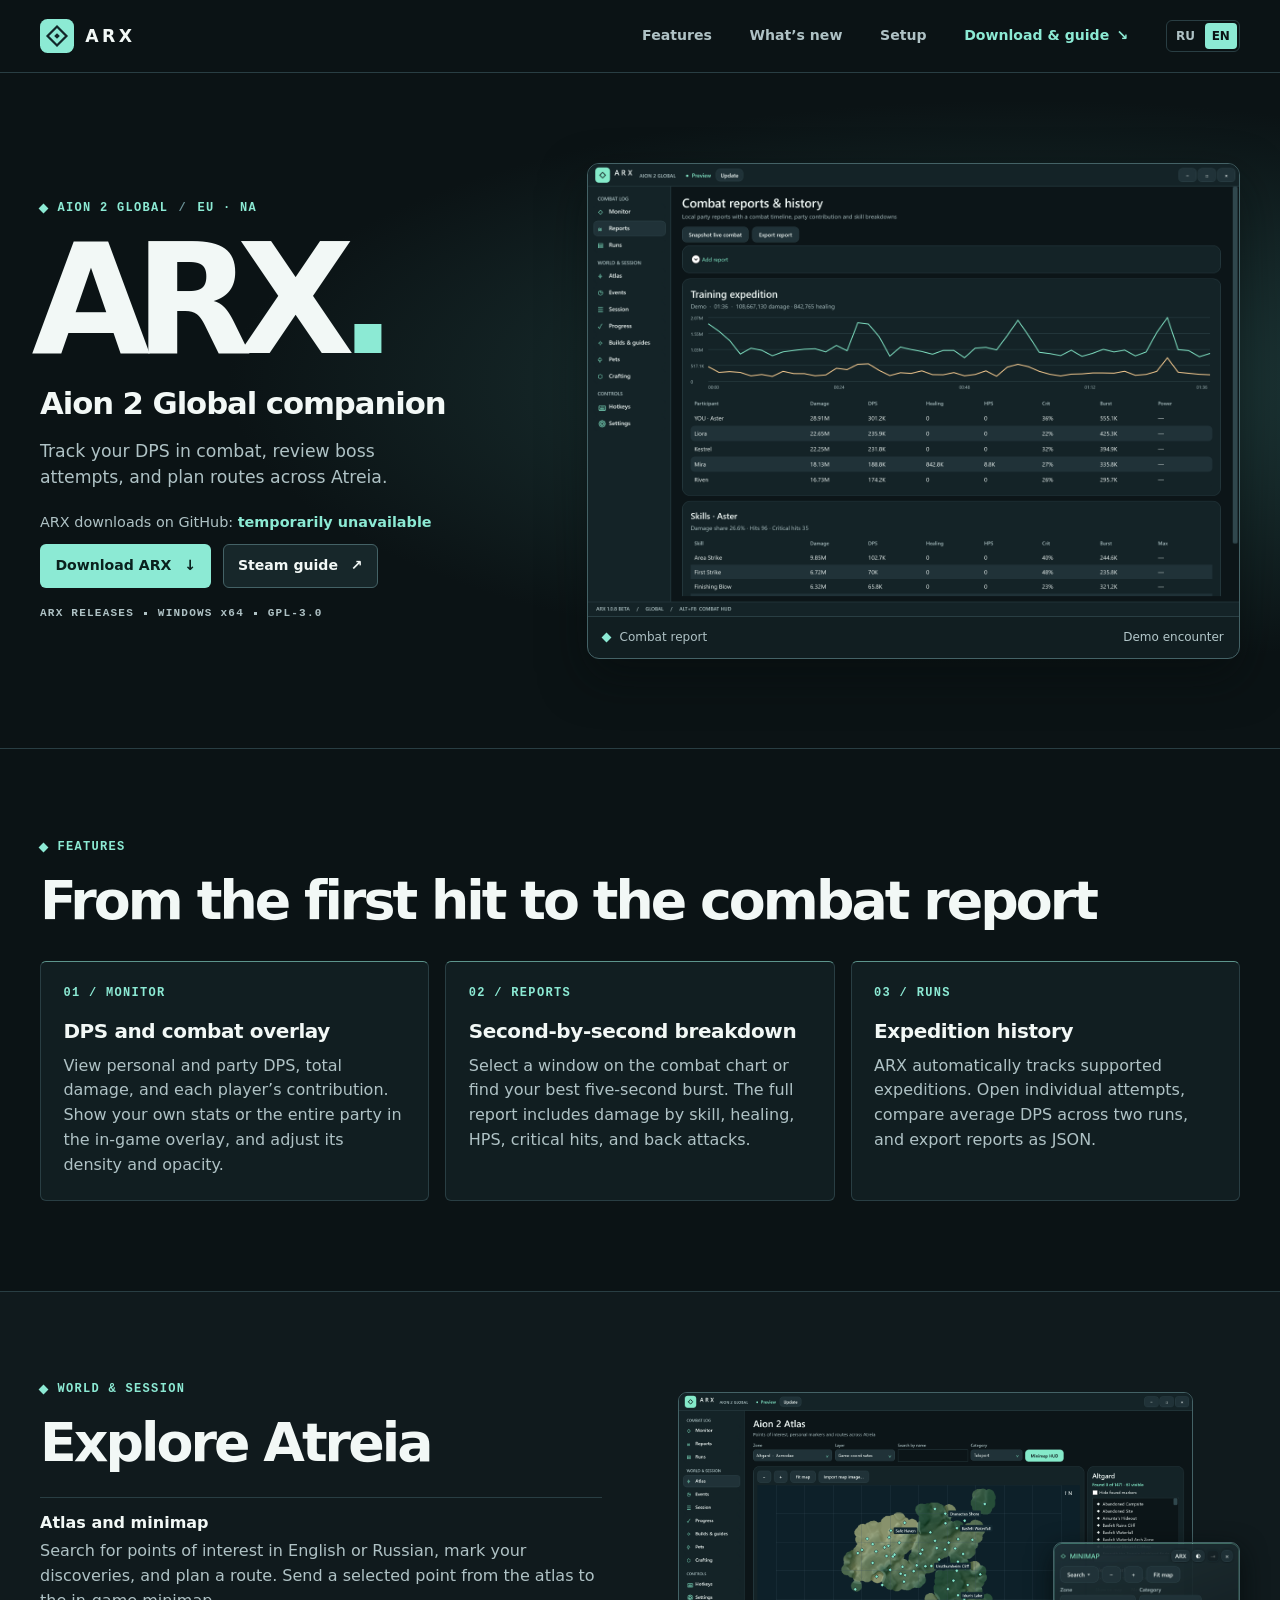
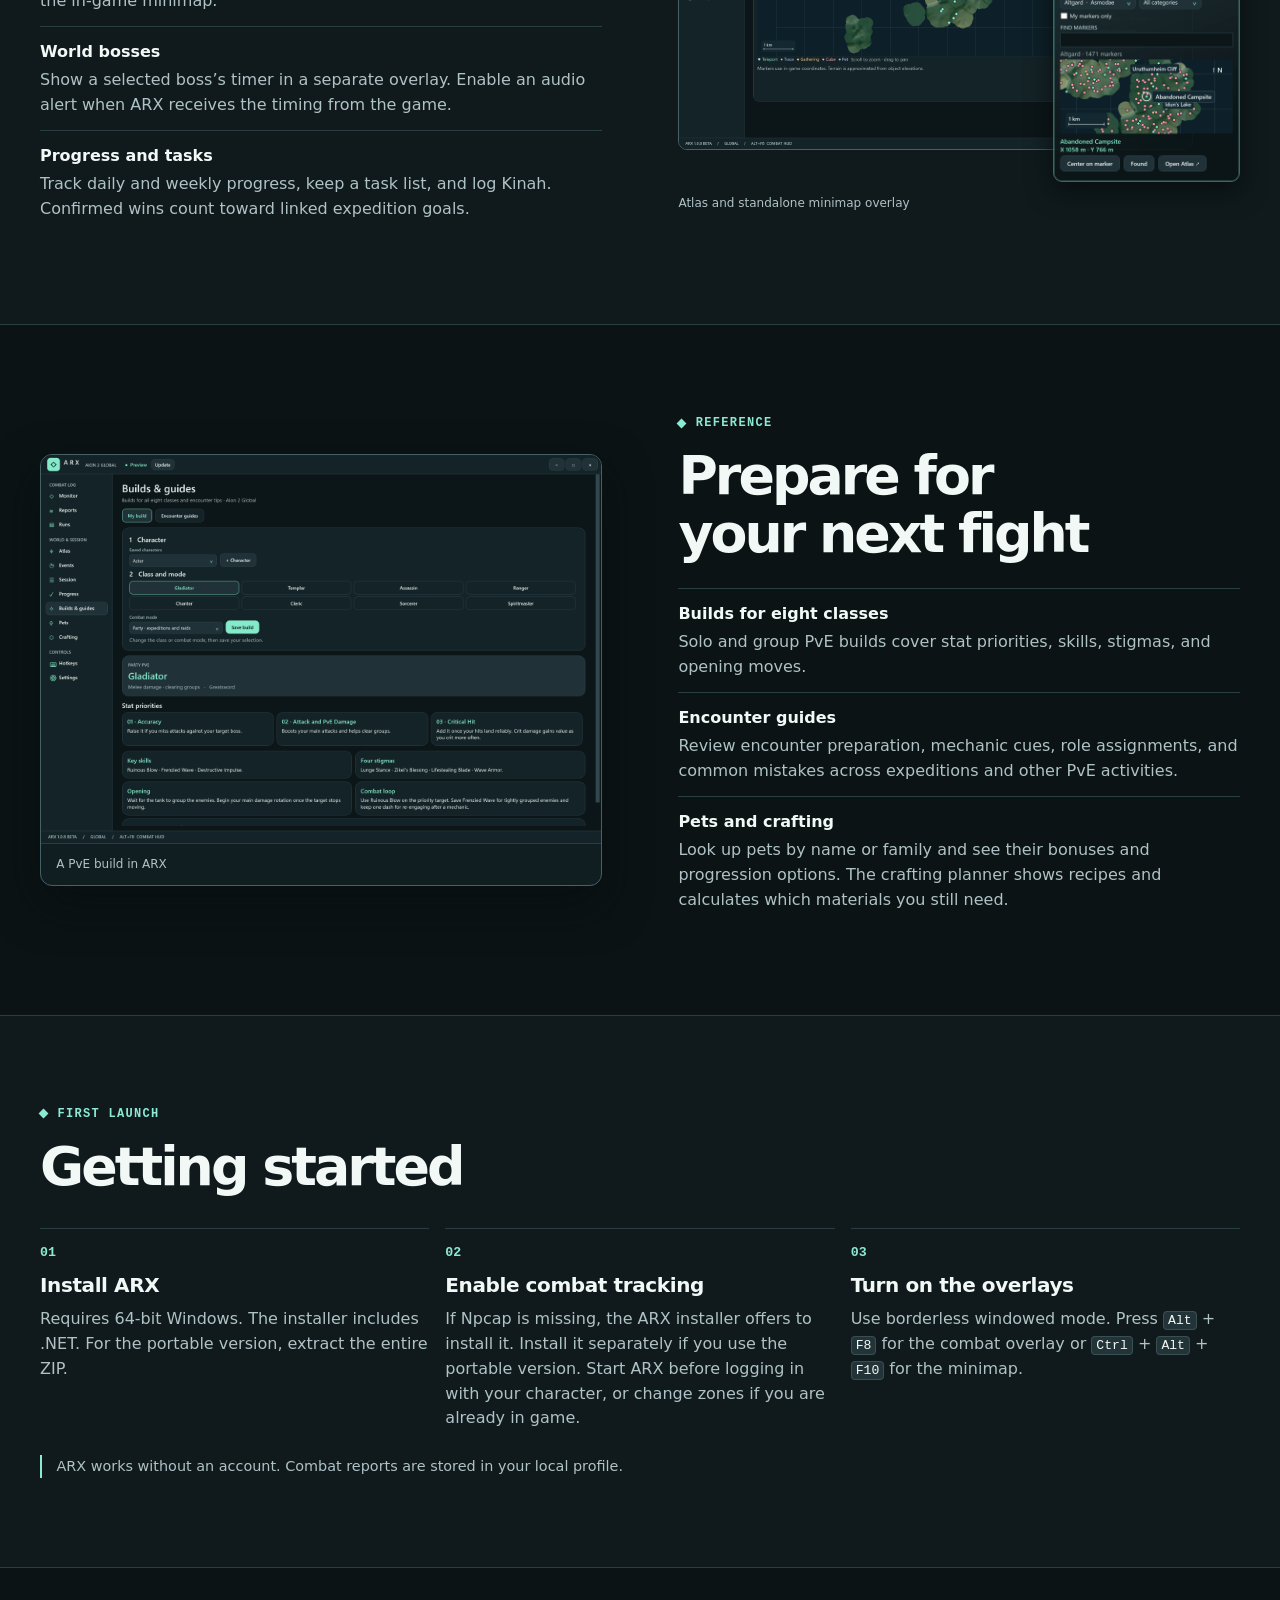
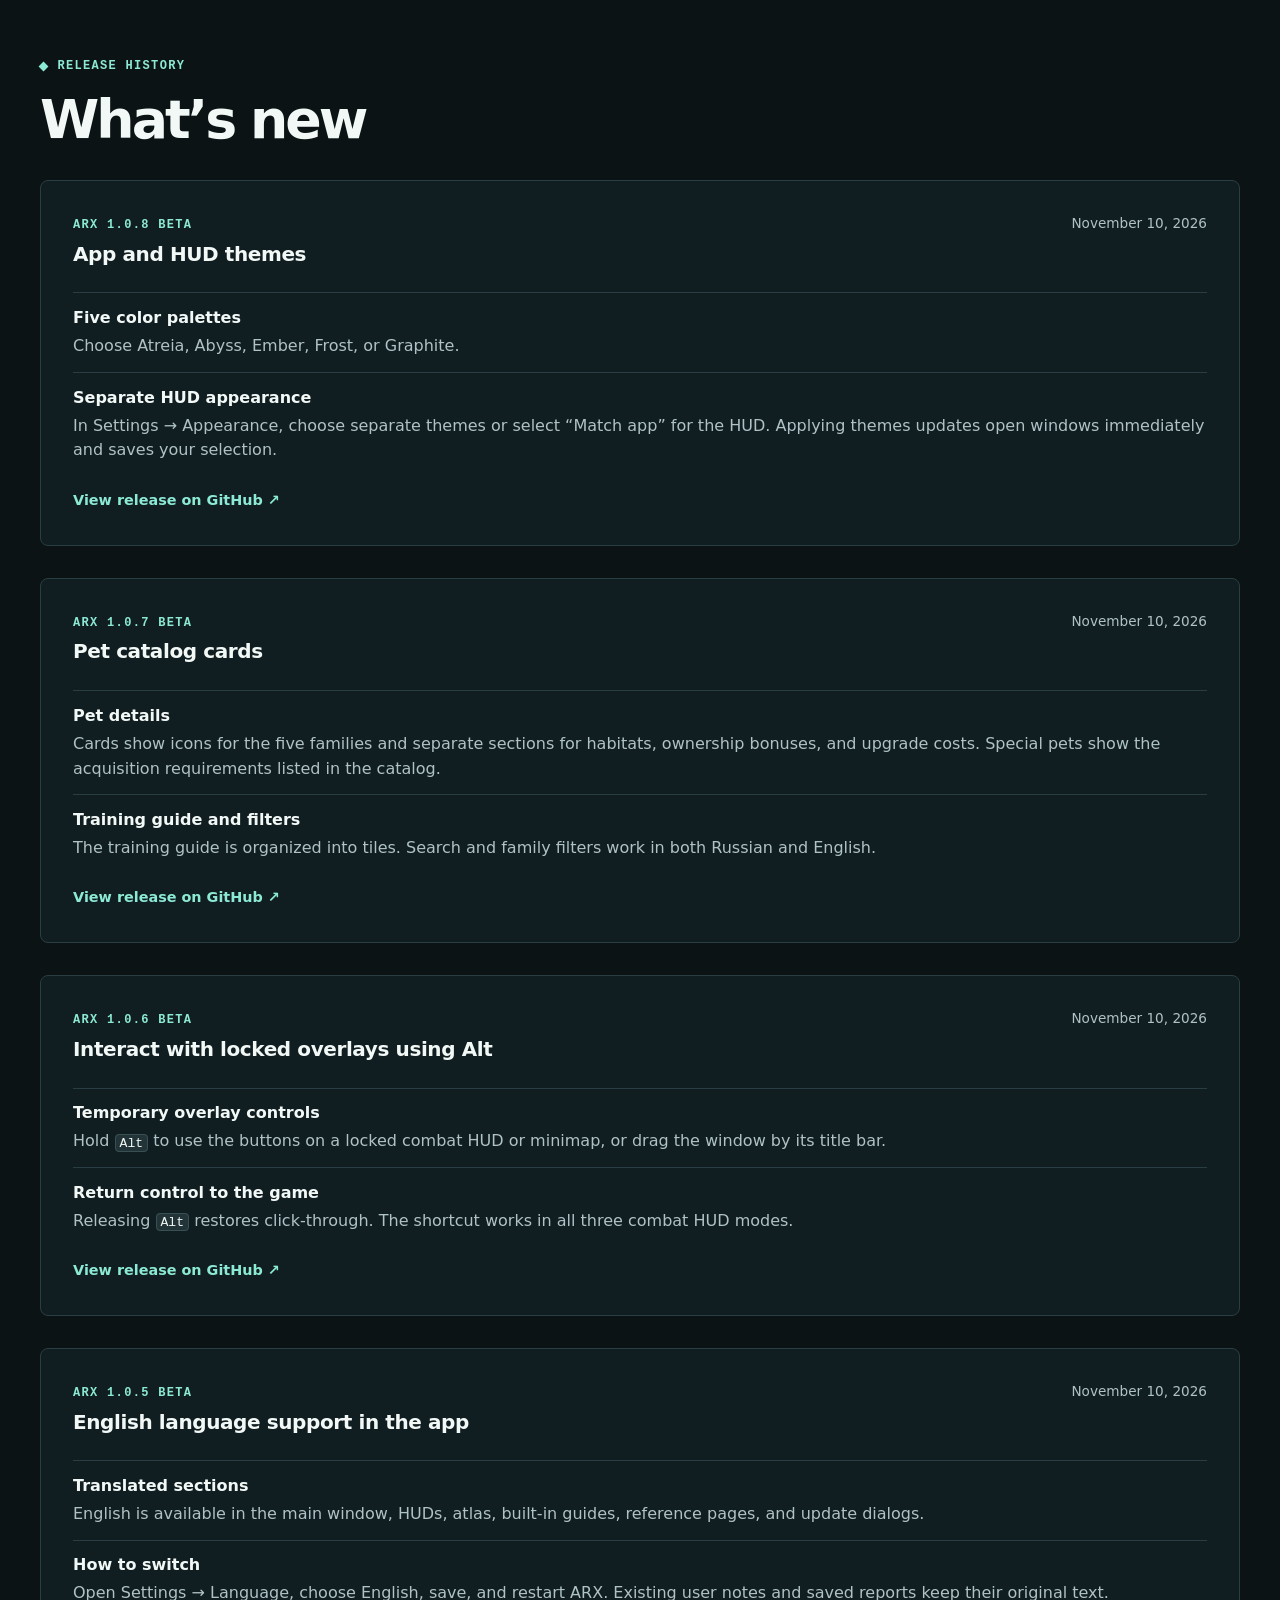
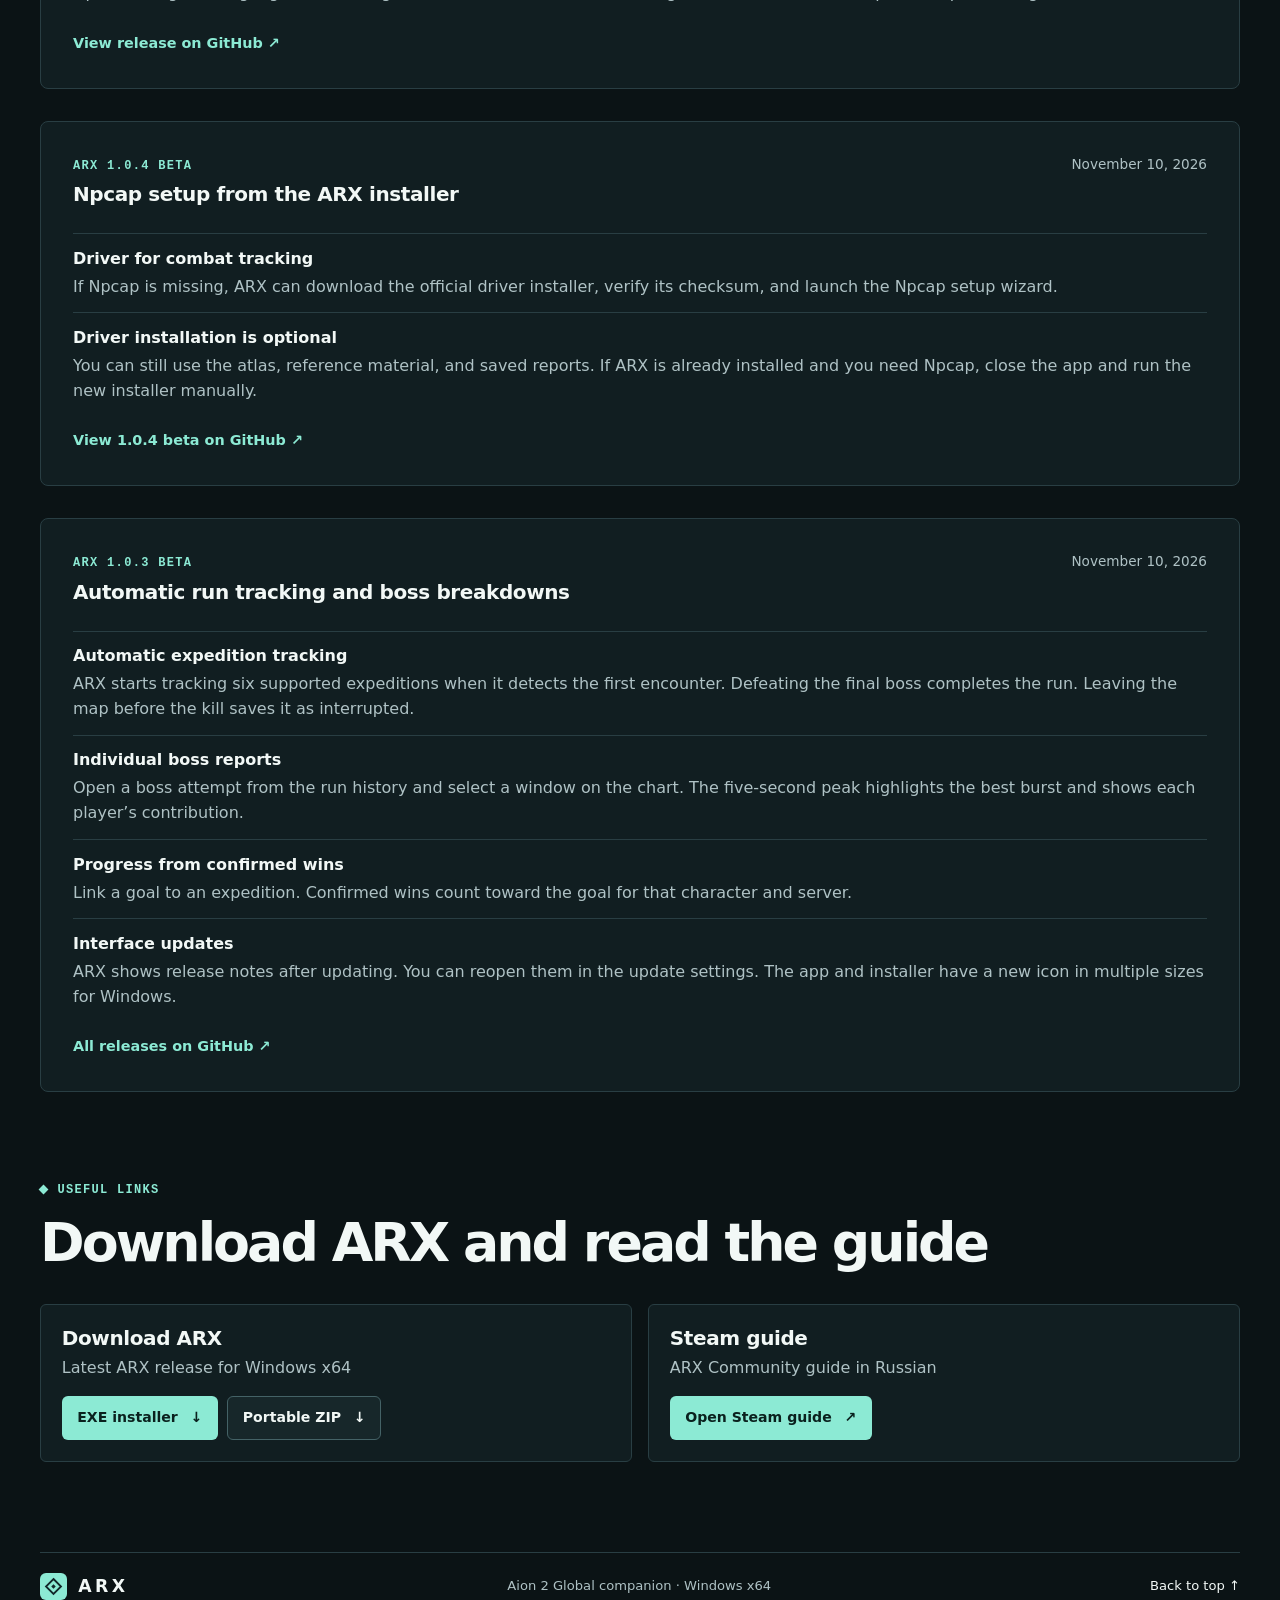
==== en.html @ 31dd521e "Use English ARX screenshots on the English site" ====
<!doctype html>
<html lang="en">
<head>
  <meta charset="utf-8">
  <meta name="viewport" content="width=device-width, initial-scale=1">
  <meta name="theme-color" content="#0b1315">
  <meta name="description" content="ARX is a Windows companion for Aion 2 Global with a DPS overlay, combat reports, expedition tracking, an atlas, boss timers, and character builds.">
  <title>ARX — Aion 2 Global Companion</title>
  <link rel="icon" href="assets/arx.svg" type="image/svg+xml">
  <link rel="alternate" hreflang="ru" href="./">
  <link rel="stylesheet" href="style.css?v=3">
  <script src="downloads.js?v=3" defer></script>
</head>
<body>
  <a class="skip-link" href="#main">Skip to content</a>
  <header class="site-header" id="top">
    <div class="wrap header-inner">
      <a class="brand" href="#top" aria-label="ARX home"><img src="assets/arx.svg" width="34" height="34" alt=""> ARX</a>
      <nav aria-label="Site navigation">
        <a href="#features">Features</a>
        <a href="#changelog">What’s new</a>
        <a href="#setup">Setup</a>
        <a class="nav-action" href="#links">Download &amp; guide <span aria-hidden="true">↘</span></a>
        <span class="language-switch" role="group" aria-label="Site language">
          <a href="./" hreflang="ru" lang="ru" aria-label="Русский">RU</a>
          <span aria-current="page">EN</span>
        </span>
      </nav>
    </div>
  </header>
  <main id="main">
    <section class="hero" aria-labelledby="hero-title">
      <div class="wrap hero-grid">
        <div>
          <p class="eyebrow"><span class="dot"></span> AION 2 GLOBAL <span class="slash">/</span> EU · NA</p>
          <h1 id="hero-title">ARX<span>.</span></h1>
          <p class="hero-subtitle">Aion 2 Global companion</p>
          <p class="hero-text">Track your DPS in combat, review boss attempts, and plan routes across Atreia.</p>
          <p class="download-count">ARX downloads on GitHub: <output id="download-count" data-unavailable="temporarily unavailable">checking…</output></p>
          <div class="actions">
            <a class="button primary" href="https://github.com/Kadjiru/ATX/releases" data-download="preferred">Download ARX <span aria-hidden="true">↓</span></a>
            <a class="button secondary" href="https://steamcommunity.com/sharedfiles/filedetails/?id=3837440685">Steam guide <span aria-hidden="true">↗</span></a>
          </div>
          <p class="platform"><strong id="hero-release">ARX RELEASES</strong> <span></span> WINDOWS x64 <span></span> GPL-3.0</p>
        </div>
        <figure class="hero-shot">
          <img src="assets/analysis-en.png" width="2880" height="2000" alt="ARX combat report with a damage timeline, party statistics, and skill breakdown.">
          <figcaption><span class="dot"></span> Combat report <span class="caption-note">Demo encounter</span></figcaption>
        </figure>
      </div>
    </section>
    <section class="features wrap" id="features" aria-labelledby="features-title">
      <p class="eyebrow"><span class="dot"></span> FEATURES</p>
      <h2 id="features-title">From the first hit to the combat report</h2>
      <div class="feature-grid">
        <article>
          <p class="feature-index">01 / MONITOR</p>
          <h3>DPS and combat overlay</h3>
          <p>View personal and party DPS, total damage, and each player’s contribution. Show your own stats or the entire party in the in-game overlay, and adjust its density and opacity.</p>
        </article>
        <article>
          <p class="feature-index">02 / REPORTS</p>
          <h3>Second-by-second breakdown</h3>
          <p>Select a window on the combat chart or find your best five-second burst. The full report includes damage by skill, healing, HPS, critical hits, and back attacks.</p>
        </article>
        <article>
          <p class="feature-index">03 / RUNS</p>
          <h3>Expedition history</h3>
          <p>ARX automatically tracks supported expeditions. Open individual attempts, compare average DPS across two runs, and export reports as JSON.</p>
        </article>
      </div>
    </section>
    <section class="world" aria-labelledby="world-title">
      <div class="wrap split">
        <div class="world-copy">
          <p class="eyebrow"><span class="dot"></span> WORLD &amp; SESSION</p>
          <h2 id="world-title">Explore Atreia</h2>
          <dl class="detail-list">
            <div><dt>Atlas and minimap</dt><dd>Search for points of interest in English or Russian, mark your discoveries, and plan a route. Send a selected point from the atlas to the in-game minimap.</dd></div>
            <div><dt>World bosses</dt><dd>Show a selected boss’s timer in a separate overlay. Enable an audio alert when ARX receives the timing from the game.</dd></div>
            <div><dt>Progress and tasks</dt><dd>Track daily and weekly progress, keep a task list, and log Kinah. Confirmed wins count toward linked expedition goals.</dd></div>
          </dl>
        </div>
        <figure class="map-shots">
          <img class="atlas" src="assets/atlas-en.png" width="2880" height="2000" loading="lazy" alt="The ARX atlas with teleport markers in Altgard">
          <img class="minimap" src="assets/minimap-en.png" width="776" height="1000" loading="lazy" alt="The minimap overlay with the Abandoned Campsite selected in Altgard">
          <figcaption>Atlas and standalone minimap overlay</figcaption>
        </figure>
      </div>
    </section>
    <section class="wrap split reference" aria-labelledby="reference-title">
      <figure class="reference-shot">
        <img src="assets/builds-en.png" width="2880" height="2000" loading="lazy" alt="A Gladiator PvE build in ARX showing stat priorities, skills, and stigmas">
        <figcaption>A PvE build in ARX</figcaption>
      </figure>
      <div>
        <p class="eyebrow"><span class="dot"></span> REFERENCE</p>
        <h2 id="reference-title">Prepare for your next fight</h2>
        <dl class="detail-list">
          <div><dt>Builds for eight classes</dt><dd>Solo and group PvE builds cover stat priorities, skills, stigmas, and opening moves.</dd></div>
          <div><dt>Encounter guides</dt><dd>Review encounter preparation, mechanic cues, role assignments, and common mistakes across expeditions and other PvE activities.</dd></div>
          <div><dt>Pets and crafting</dt><dd>Look up pets by name or family and see their bonuses and progression options. The crafting planner shows recipes and calculates which materials you still need.</dd></div>
        </dl>
      </div>
    </section>
    <section class="setup" id="setup" aria-labelledby="setup-title">
      <div class="wrap">
        <p class="eyebrow"><span class="dot"></span> FIRST LAUNCH</p>
        <h2 id="setup-title">Getting started</h2>
        <ol class="setup-list">
          <li><h3>Install ARX</h3><p>Requires 64-bit Windows. The installer includes .NET. For the portable version, extract the entire ZIP.</p></li>
          <li><h3>Enable combat tracking</h3><p>If Npcap is missing, the ARX installer offers to install it. Install it separately if you use the portable version. Start ARX before logging in with your character, or change zones if you are already in game.</p></li>
          <li><h3>Turn on the overlays</h3><p>Use borderless windowed mode. Press <kbd>Alt</kbd> + <kbd>F8</kbd> for the combat overlay or <kbd>Ctrl</kbd> + <kbd>Alt</kbd> + <kbd>F10</kbd> for the minimap.</p></li>
        </ol>
        <p class="setup-note">ARX works without an account. Combat reports are stored in your local profile.</p>
      </div>
    </section>
    <section class="wrap changelog" id="changelog" aria-labelledby="changelog-title">
      <p class="eyebrow"><span class="dot"></span> RELEASE HISTORY</p>
      <h2 id="changelog-title">What’s new</h2>
      <article class="release" id="release-1-0-8">
        <header class="release-header">
          <div>
            <p class="feature-index">ARX 1.0.8 BETA</p>
            <h3>App and HUD themes</h3>
          </div>
          <time datetime="2026-11-10">November 10, 2026</time>
        </header>
        <dl class="detail-list">
          <div><dt>Five color palettes</dt><dd>Choose Atreia, Abyss, Ember, Frost, or Graphite.</dd></div>
          <div><dt>Separate HUD appearance</dt><dd>In Settings → Appearance, choose separate themes or select “Match app” for the HUD. Applying themes updates open windows immediately and saves your selection.</dd></div>
        </dl>
        <a class="release-link" href="https://github.com/Kadjiru/ATX/releases/tag/v1.0.8-beta">View release on GitHub <span aria-hidden="true">↗</span></a>
      </article>
      <article class="release" id="release-1-0-7">
        <header class="release-header">
          <div>
            <p class="feature-index">ARX 1.0.7 BETA</p>
            <h3>Pet catalog cards</h3>
          </div>
          <time datetime="2026-11-10">November 10, 2026</time>
        </header>
        <dl class="detail-list">
          <div><dt>Pet details</dt><dd>Cards show icons for the five families and separate sections for habitats, ownership bonuses, and upgrade costs. Special pets show the acquisition requirements listed in the catalog.</dd></div>
          <div><dt>Training guide and filters</dt><dd>The training guide is organized into tiles. Search and family filters work in both Russian and English.</dd></div>
        </dl>
        <a class="release-link" href="https://github.com/Kadjiru/ATX/releases/tag/v1.0.7-beta">View release on GitHub <span aria-hidden="true">↗</span></a>
      </article>
      <article class="release" id="release-1-0-6">
        <header class="release-header">
          <div>
            <p class="feature-index">ARX 1.0.6 BETA</p>
            <h3>Interact with locked overlays using Alt</h3>
          </div>
          <time datetime="2026-11-10">November 10, 2026</time>
        </header>
        <dl class="detail-list">
          <div><dt>Temporary overlay controls</dt><dd>Hold <kbd>Alt</kbd> to use the buttons on a locked combat HUD or minimap, or drag the window by its title bar.</dd></div>
          <div><dt>Return control to the game</dt><dd>Releasing <kbd>Alt</kbd> restores click-through. The shortcut works in all three combat HUD modes.</dd></div>
        </dl>
        <a class="release-link" href="https://github.com/Kadjiru/ATX/releases/tag/v1.0.6-beta">View release on GitHub <span aria-hidden="true">↗</span></a>
      </article>
      <article class="release" id="release-1-0-5">
        <header class="release-header">
          <div>
            <p class="feature-index">ARX 1.0.5 BETA</p>
            <h3>English language support in the app</h3>
          </div>
          <time datetime="2026-11-10">November 10, 2026</time>
        </header>
        <dl class="detail-list">
          <div><dt>Translated sections</dt><dd>English is available in the main window, HUDs, atlas, built-in guides, reference pages, and update dialogs.</dd></div>
          <div><dt>How to switch</dt><dd>Open Settings → Language, choose English, save, and restart ARX. Existing user notes and saved reports keep their original text.</dd></div>
        </dl>
        <a class="release-link" href="https://github.com/Kadjiru/ATX/releases/tag/v1.0.5-beta">View release on GitHub <span aria-hidden="true">↗</span></a>
      </article>
      <article class="release" id="release-1-0-4">
        <header class="release-header">
          <div>
            <p class="feature-index">ARX 1.0.4 BETA</p>
            <h3>Npcap setup from the ARX installer</h3>
          </div>
          <time datetime="2026-11-10">November 10, 2026</time>
        </header>
        <dl class="detail-list">
          <div><dt>Driver for combat tracking</dt><dd>If Npcap is missing, ARX can download the official driver installer, verify its checksum, and launch the Npcap setup wizard.</dd></div>
          <div><dt>Driver installation is optional</dt><dd>You can still use the atlas, reference material, and saved reports. If ARX is already installed and you need Npcap, close the app and run the new installer manually.</dd></div>
        </dl>
        <a class="release-link" href="https://github.com/Kadjiru/ATX/releases/tag/v1.0.4-beta">View 1.0.4 beta on GitHub <span aria-hidden="true">↗</span></a>
      </article>
      <article class="release">
        <header class="release-header">
          <div>
            <p class="feature-index">ARX 1.0.3 BETA</p>
            <h3>Automatic run tracking and boss breakdowns</h3>
          </div>
          <time datetime="2026-11-10">November 10, 2026</time>
        </header>
        <dl class="detail-list">
          <div><dt>Automatic expedition tracking</dt><dd>ARX starts tracking six supported expeditions when it detects the first encounter. Defeating the final boss completes the run. Leaving the map before the kill saves it as interrupted.</dd></div>
          <div><dt>Individual boss reports</dt><dd>Open a boss attempt from the run history and select a window on the chart. The five-second peak highlights the best burst and shows each player’s contribution.</dd></div>
          <div><dt>Progress from confirmed wins</dt><dd>Link a goal to an expedition. Confirmed wins count toward the goal for that character and server.</dd></div>
          <div><dt>Interface updates</dt><dd>ARX shows release notes after updating. You can reopen them in the update settings. The app and installer have a new icon in multiple sizes for Windows.</dd></div>
        </dl>
        <a class="release-link" href="https://github.com/Kadjiru/ATX/releases">All releases on GitHub <span aria-hidden="true">↗</span></a>
      </article>
    </section>
    <section class="wrap downloads" id="links" aria-labelledby="links-title">
      <p class="eyebrow"><span class="dot"></span> USEFUL LINKS</p>
      <h2 id="links-title">Download ARX and read the guide</h2>
      <div class="download-grid">
        <article id="download">
          <div><h3>Download ARX</h3><p><span id="download-release">Latest ARX release</span> for Windows x64</p></div>
          <div class="download-actions">
            <a class="button primary" href="https://github.com/Kadjiru/ATX/releases" data-download="installer">EXE installer <span aria-hidden="true">↓</span></a>
            <a class="button secondary" href="https://github.com/Kadjiru/ATX/releases" data-download="portable">Portable ZIP <span aria-hidden="true">↓</span></a>
          </div>
        </article>
        <article id="steam">
          <div><h3>Steam guide</h3><p>ARX Community guide in Russian</p></div>
          <a class="button primary" href="https://steamcommunity.com/sharedfiles/filedetails/?id=3837440685">Open Steam guide <span aria-hidden="true">↗</span></a>
        </article>
      </div>
    </section>
  </main>
  <footer class="wrap footer">
    <a class="brand" href="#top" aria-label="ARX home"><img src="assets/arx.svg" width="27" height="27" alt=""> ARX</a>
    <p>Aion 2 Global companion · Windows x64</p>
    <a href="#top">Back to top ↑</a>
  </footer>
</body>
</html>
---- style.css ----
:root {
  color-scheme: dark;
  --bg: #0b1315;
  --panel: #111e21;
  --line: #293e43;
  --muted: #afc2c5;
  --text: #f2f8f6;
  --mint: #8cead4;
  --amber: #f5d38f;
  font-family: "Segoe UI", system-ui, sans-serif;
}
*, *::before, *::after { box-sizing: border-box; }
body { margin: 0; background: var(--bg); color: var(--text); font-size: 16px; line-height: 1.55; }
a { color: inherit; text-decoration: none; }
a:focus-visible { outline: 2px solid var(--amber); outline-offset: 5px; }
img { display: block; max-width: 100%; height: auto; }
h1, h2, h3, p, figure, dl, dd { margin: 0; }
h2 { font-size: clamp(2rem, 4.2vw, 3.65rem); font-weight: 720; letter-spacing: -.055em; line-height: 1.07; text-wrap: balance; }
h3 { font-size: 1.25rem; line-height: 1.25; letter-spacing: -.02em; }
.wrap { width: min(100% - 64px, 1200px); margin-inline: auto; }
.skip-link { position: absolute; top: 0; left: 1rem; background: var(--mint); color: var(--bg); padding: .5rem 1rem; transform: translateY(-150%); z-index: 2; }
.skip-link:focus { transform: translateY(0); }
.site-header { border-bottom: 1px solid var(--line); }
.header-inner, .footer { display: flex; justify-content: space-between; align-items: center; gap: 1.25rem; }
.header-inner { min-height: 72px; }
.brand { display: inline-flex; align-items: center; gap: .7rem; font-size: 1.08rem; font-weight: 750; letter-spacing: .2em; }
nav { display: flex; align-items: center; gap: clamp(.7rem, 3vw, 2.35rem); color: var(--muted); font-size: .88rem; font-weight: 600; }
nav a:hover, .footer a:hover { color: var(--mint); }
.nav-action { color: var(--mint); }
.nav-action span { margin-left: .15rem; }
.language-switch { display: inline-flex; align-items: center; gap: .2rem; padding: .15rem; border: 1px solid var(--line); border-radius: 6px; font-size: .75rem; }
.language-switch > * { padding: .22rem .42rem; border-radius: 4px; }
.language-switch [aria-current] { background: var(--mint); color: var(--bg); }
.hero { padding: clamp(3rem, 7vw, 6.8rem) 0; overflow: hidden; border-bottom: 1px solid var(--line); background: radial-gradient(ellipse at 80% 46%, #203d3d 0%, transparent 55%); }
.hero-grid { display: grid; grid-template-columns: .85fr 1.15fr; gap: clamp(1.8rem, 5vw, 5.5rem); align-items: center; }
.eyebrow, .platform, .feature-index { display: flex; align-items: center; gap: .65rem; color: var(--mint); font: 600 .75rem/1.4 ui-monospace, Consolas, monospace; letter-spacing: .11em; }
.eyebrow { margin-bottom: 1rem; }
.dot { width: 7px; height: 7px; flex: 0 0 7px; background: var(--mint); transform: rotate(45deg); }
.slash { color: #6b9297; }
.hero h1 { margin-left: -.055em; font-size: clamp(5.6rem, 12vw, 10.5rem); line-height: .87; font-weight: 850; letter-spacing: -.105em; }
.hero h1 span { color: var(--mint); }
.hero-subtitle { margin-top: 1.2rem; font-size: clamp(1.34rem, 2.4vw, 2.05rem); font-weight: 680; line-height: 1.16; letter-spacing: -.035em; }
.hero-text { max-width: 35ch; margin-top: 1rem; color: var(--muted); font-size: 1.08rem; }
.actions { display: flex; gap: .7rem; flex-wrap: wrap; margin-top: .65rem; }
.button { display: inline-flex; justify-content: center; align-items: center; gap: .8rem; width: fit-content; min-height: 44px; padding: .6rem .9rem; border: 1px solid transparent; border-radius: 6px; font-size: .88rem; font-weight: 720; }
.primary { background: var(--mint); color: #0a211e; }
.primary:hover { background: #b2f5e5; }
.secondary { border-color: #446266; background: #17272a; }
.secondary:hover { border-color: var(--mint); }
.platform { flex-wrap: wrap; margin-top: 1.1rem; color: var(--muted); font-size: .69rem; }
.platform span { width: 3px; height: 3px; background: var(--muted); }
.hero-shot, .reference-shot { overflow: hidden; border: 1px solid #446266; border-radius: 12px; background: var(--panel); box-shadow: 0 18px 45px #050b0b80; }
.hero-shot img, .reference-shot img { width: 100%; }
figcaption { display: flex; align-items: center; gap: .6rem; padding: .7rem .95rem; color: var(--muted); font-size: .75rem; }
.hero-shot figcaption, .reference-shot figcaption { border-top: 1px solid var(--line); }
.caption-note { margin-left: auto; color: #b3c7ca; text-align: right; }
.features, .downloads, .reference, .setup, .world { padding-block: clamp(3.3rem, 7vw, 6rem); }
.feature-grid, .setup-list { display: grid; grid-template-columns: repeat(3, minmax(0, 1fr)); gap: 1rem; margin-top: 2rem; }
.feature-grid article { border: 1px solid var(--line); border-top-color: #5d958c; padding: 1.4rem; background: var(--panel); border-radius: 6px; }
.feature-index { margin-bottom: 1.1rem; }
.feature-grid h3, .setup-list h3 { margin-bottom: .6rem; }
.feature-grid article > p:last-child, .detail-list dd, .setup p:not(.eyebrow), .download-grid p, .footer p { color: var(--muted); }
.world, .setup { background: #101a1d; border-block: 1px solid var(--line); }
.split { display: grid; grid-template-columns: 1fr 1fr; gap: clamp(2rem, 6vw, 5.25rem); align-items: center; }
.detail-list { margin-top: 1.6rem; }
.detail-list div { padding: .8rem 0; border-top: 1px solid var(--line); }
.detail-list dt { margin-bottom: .2rem; font-weight: 700; }
.map-shots { display: grid; grid-template-columns: repeat(12, minmax(0, 1fr)); align-items: end; }
.atlas, .minimap { grid-row: 1; width: 100%; border: 1px solid #446266; border-radius: 9px; }
.atlas { grid-column: 1 / 12; margin-bottom: 2rem; }
.minimap { grid-column: 9 / -1; z-index: 1; box-shadow: 0 9px 26px #050b0bd0; }
.map-shots figcaption { grid-column: 1 / -1; padding-inline: 0; }
.setup-list { list-style: none; padding: 0; counter-reset: setup; }
.setup-list li { border-top: 1px solid var(--line); padding-top: 1rem; }
.setup-list li::before { display: block; margin-bottom: .8rem; color: var(--mint); font: 600 .83rem Consolas, monospace; counter-increment: setup; content: "0" counter(setup); }
kbd { padding: .05rem .25rem; background: #233438; border: 1px solid #395053; border-radius: 4px; color: var(--text); font-size: .82em; }
.setup-note { border-left: 2px solid var(--mint); padding-left: .9rem; margin-top: 1.5rem; font-size: .9rem; }
.changelog { padding-top: clamp(3.3rem, 7vw, 6rem); }
.release { margin-top: 2rem; padding: clamp(1.1rem, 3vw, 2rem); border: 1px solid var(--line); border-radius: 8px; background: var(--panel); }
.release-header { display: flex; align-items: baseline; justify-content: space-between; flex-wrap: wrap; gap: .65rem 1rem; }
.release-header .feature-index { margin-bottom: .5rem; }
.release-header time { color: var(--muted); font-size: .85rem; }
.release-link { display: inline-block; margin-top: .8rem; color: var(--mint); font-size: .9rem; font-weight: 650; }
.release-link:hover { text-decoration: underline; }
.download-grid { display: grid; grid-template-columns: repeat(2, minmax(0, 1fr)); gap: 1rem; margin-top: 2rem; }
.download-grid article { display: flex; flex-direction: column; justify-content: space-between; align-items: flex-start; gap: 1rem; padding: 1.3rem; border: 1px solid var(--line); border-radius: 6px; background: var(--panel); }
.download-grid h3 { margin-bottom: .3rem; }
.download-actions { display: flex; flex-wrap: wrap; gap: .6rem; }
.download-count { margin-top: 1.25rem; color: var(--muted); font-size: .9rem; }
.download-count output { color: var(--mint); font-weight: 700; font-variant-numeric: tabular-nums; }
.footer { padding-block: 1.25rem; border-top: 1px solid var(--line); }
.footer p, .footer > a:last-child { font-size: .82rem; }
section[id], article[id] { scroll-margin-top: 1.25rem; }

@media (max-width: 900px) {
  .hero-grid { grid-template-columns: 1fr; }
  .hero-shot { max-width: 680px; }
  .hero-text { max-width: 50ch; }
}
@media (max-width: 680px) {
  .wrap { width: calc(100% - 36px); }
  .header-inner { flex-wrap: wrap; padding-block: .8rem; gap: .6rem 1rem; }
  nav { flex-wrap: wrap; }
  .split, .feature-grid, .setup-list, .download-grid { grid-template-columns: 1fr; }
  .reference > div { order: -1; }
  .footer { flex-wrap: wrap; }
  .footer p { order: 2; width: 100%; }
}
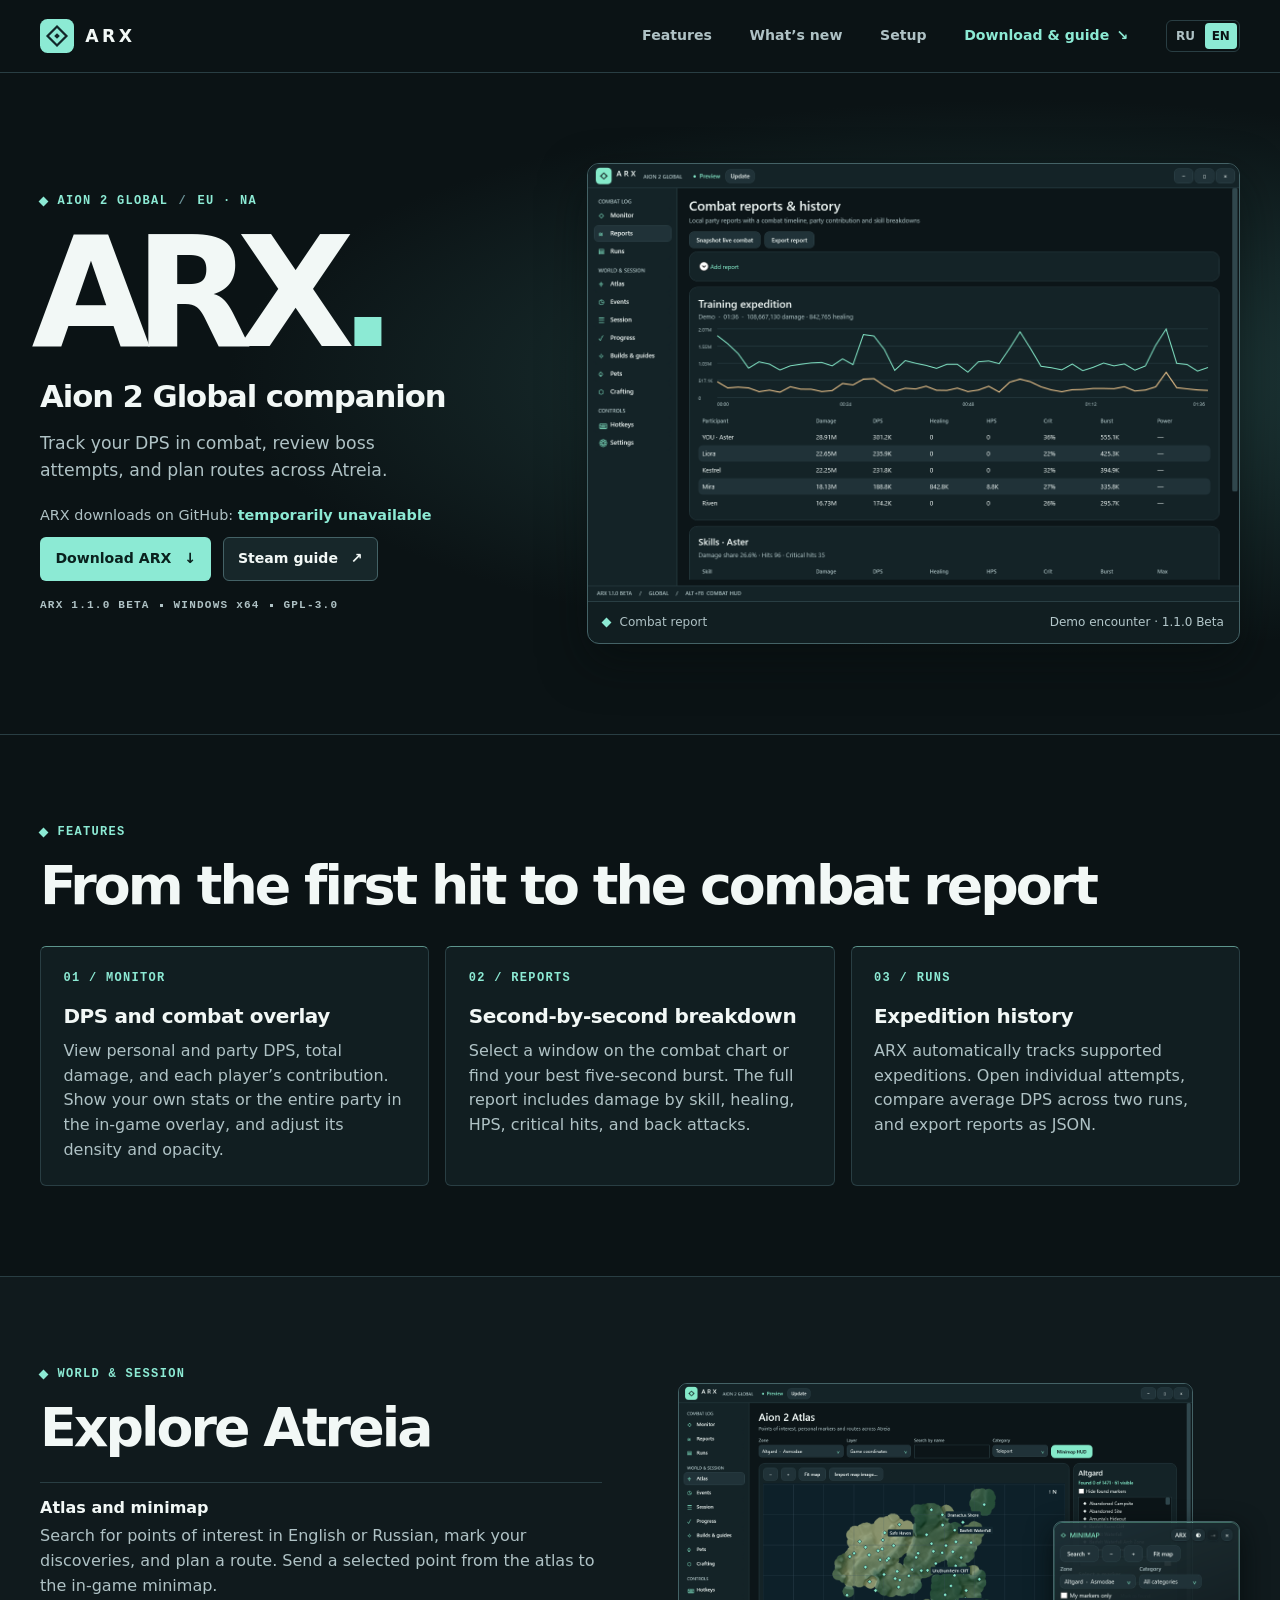
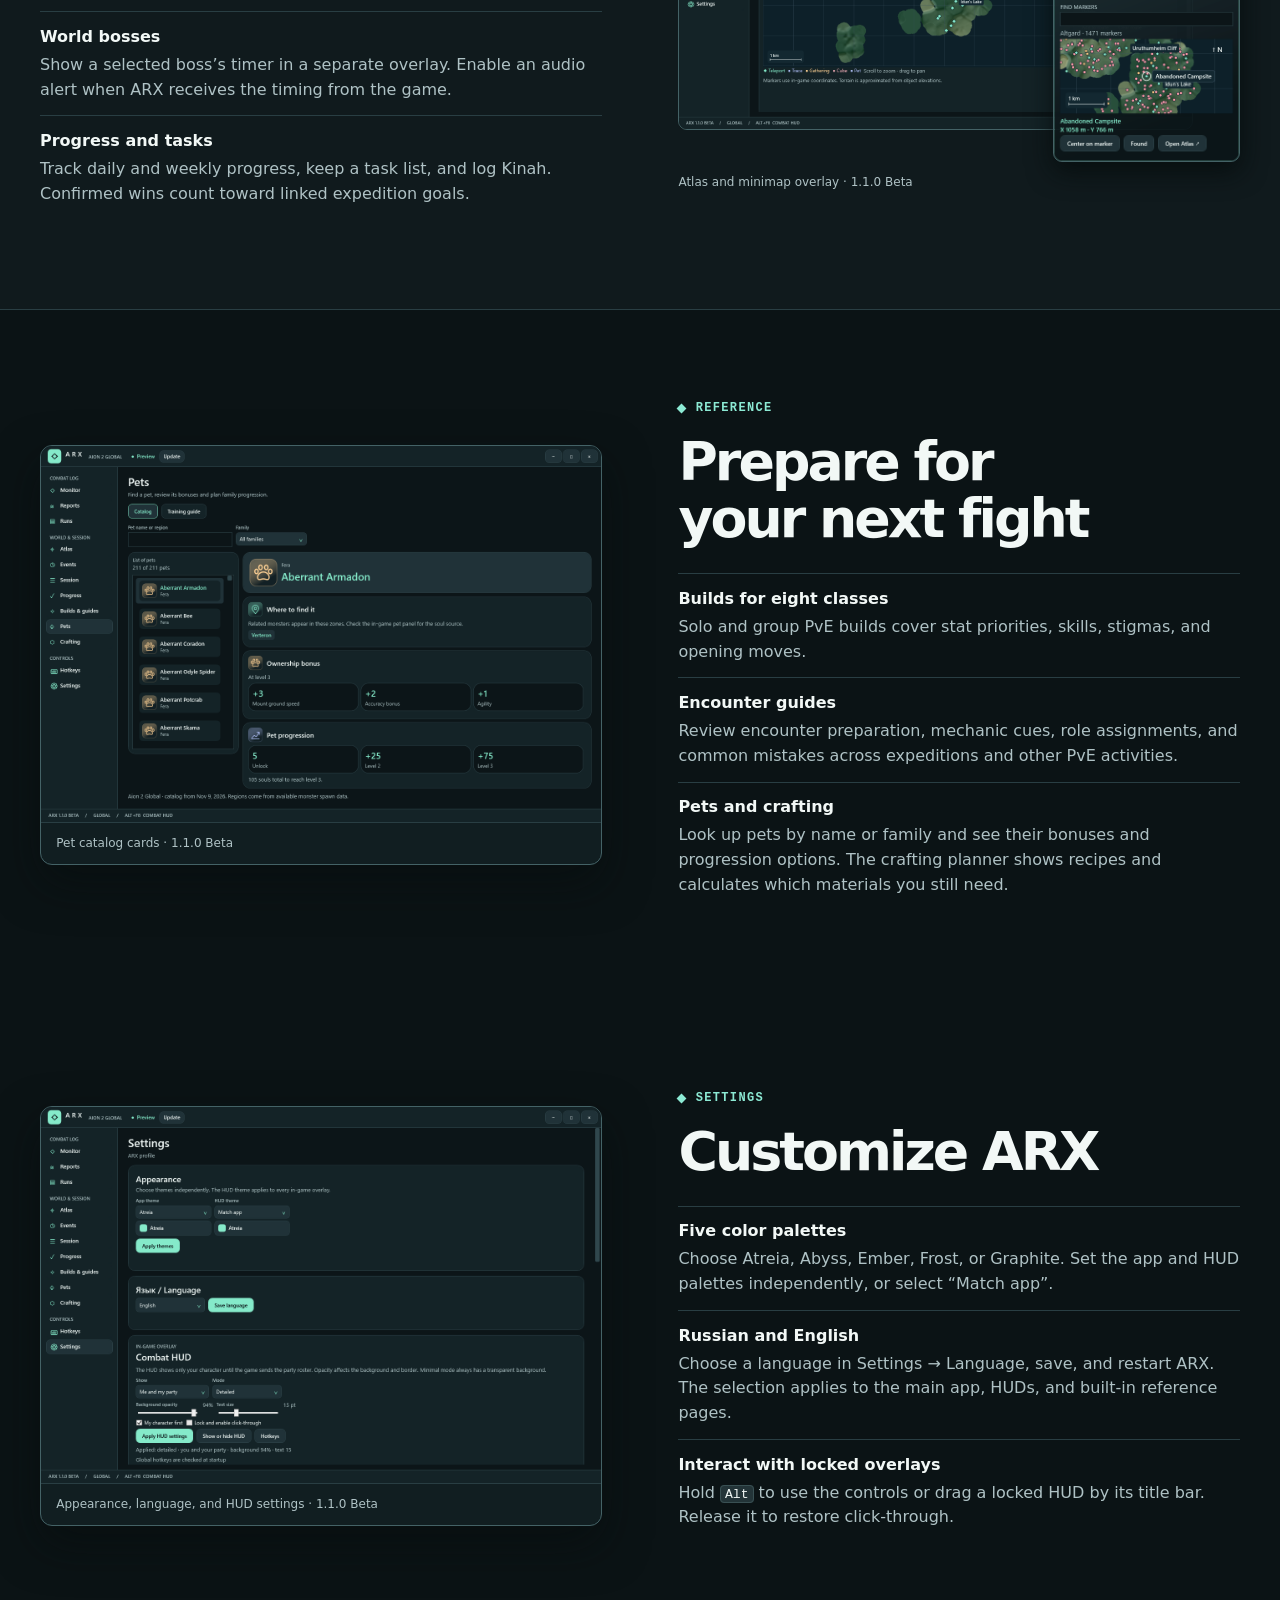
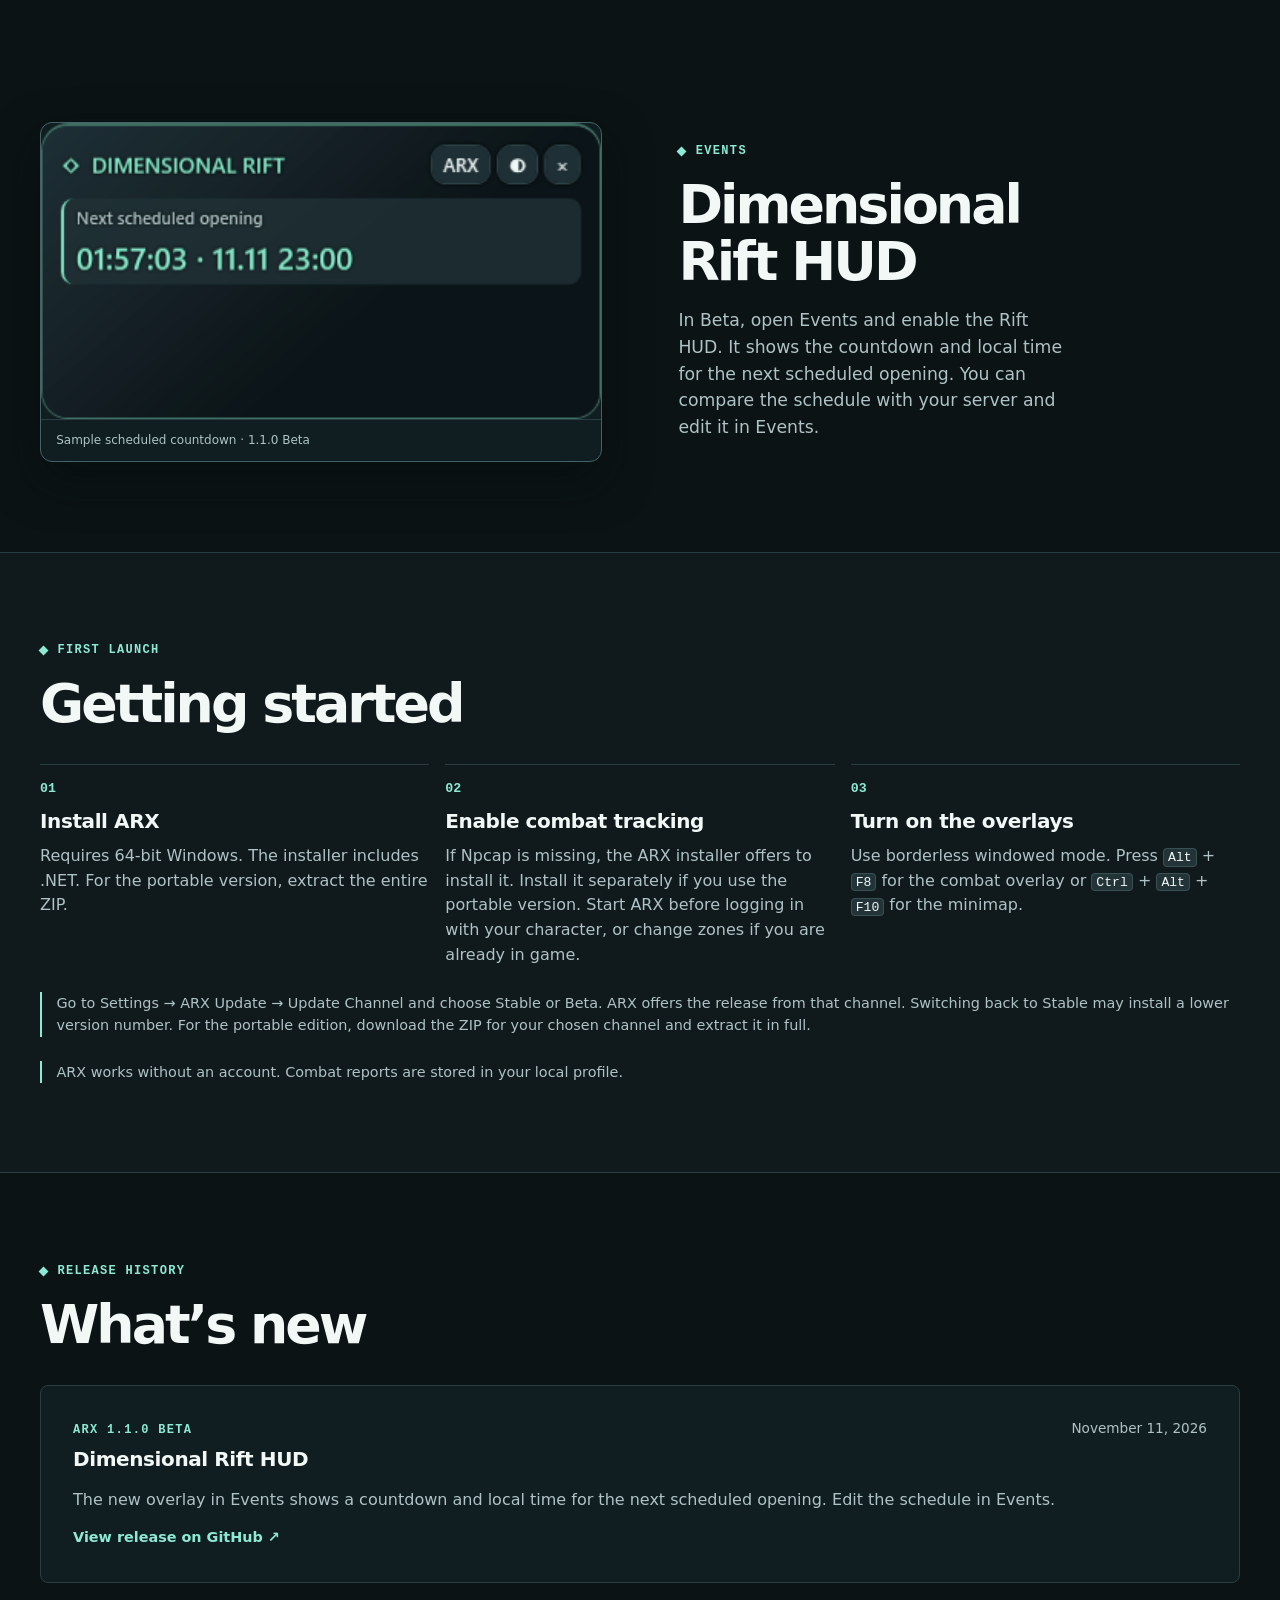
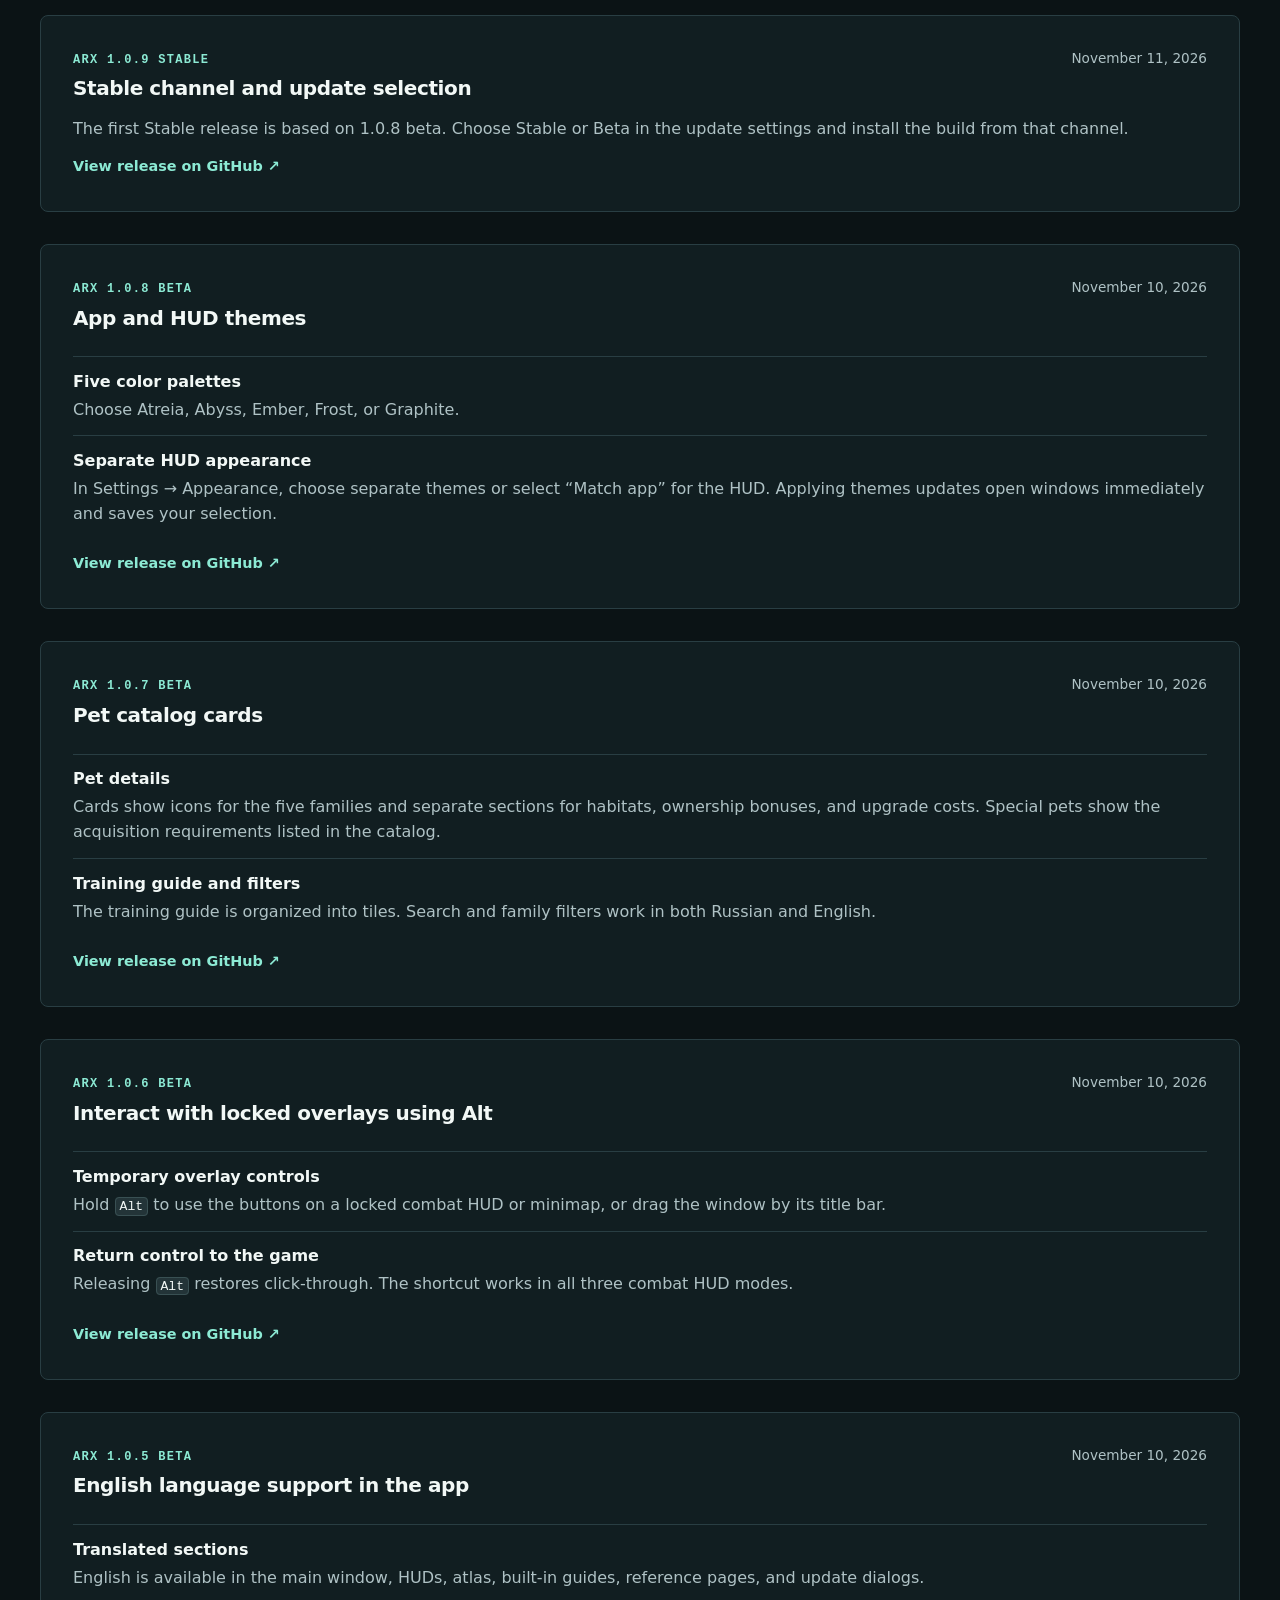
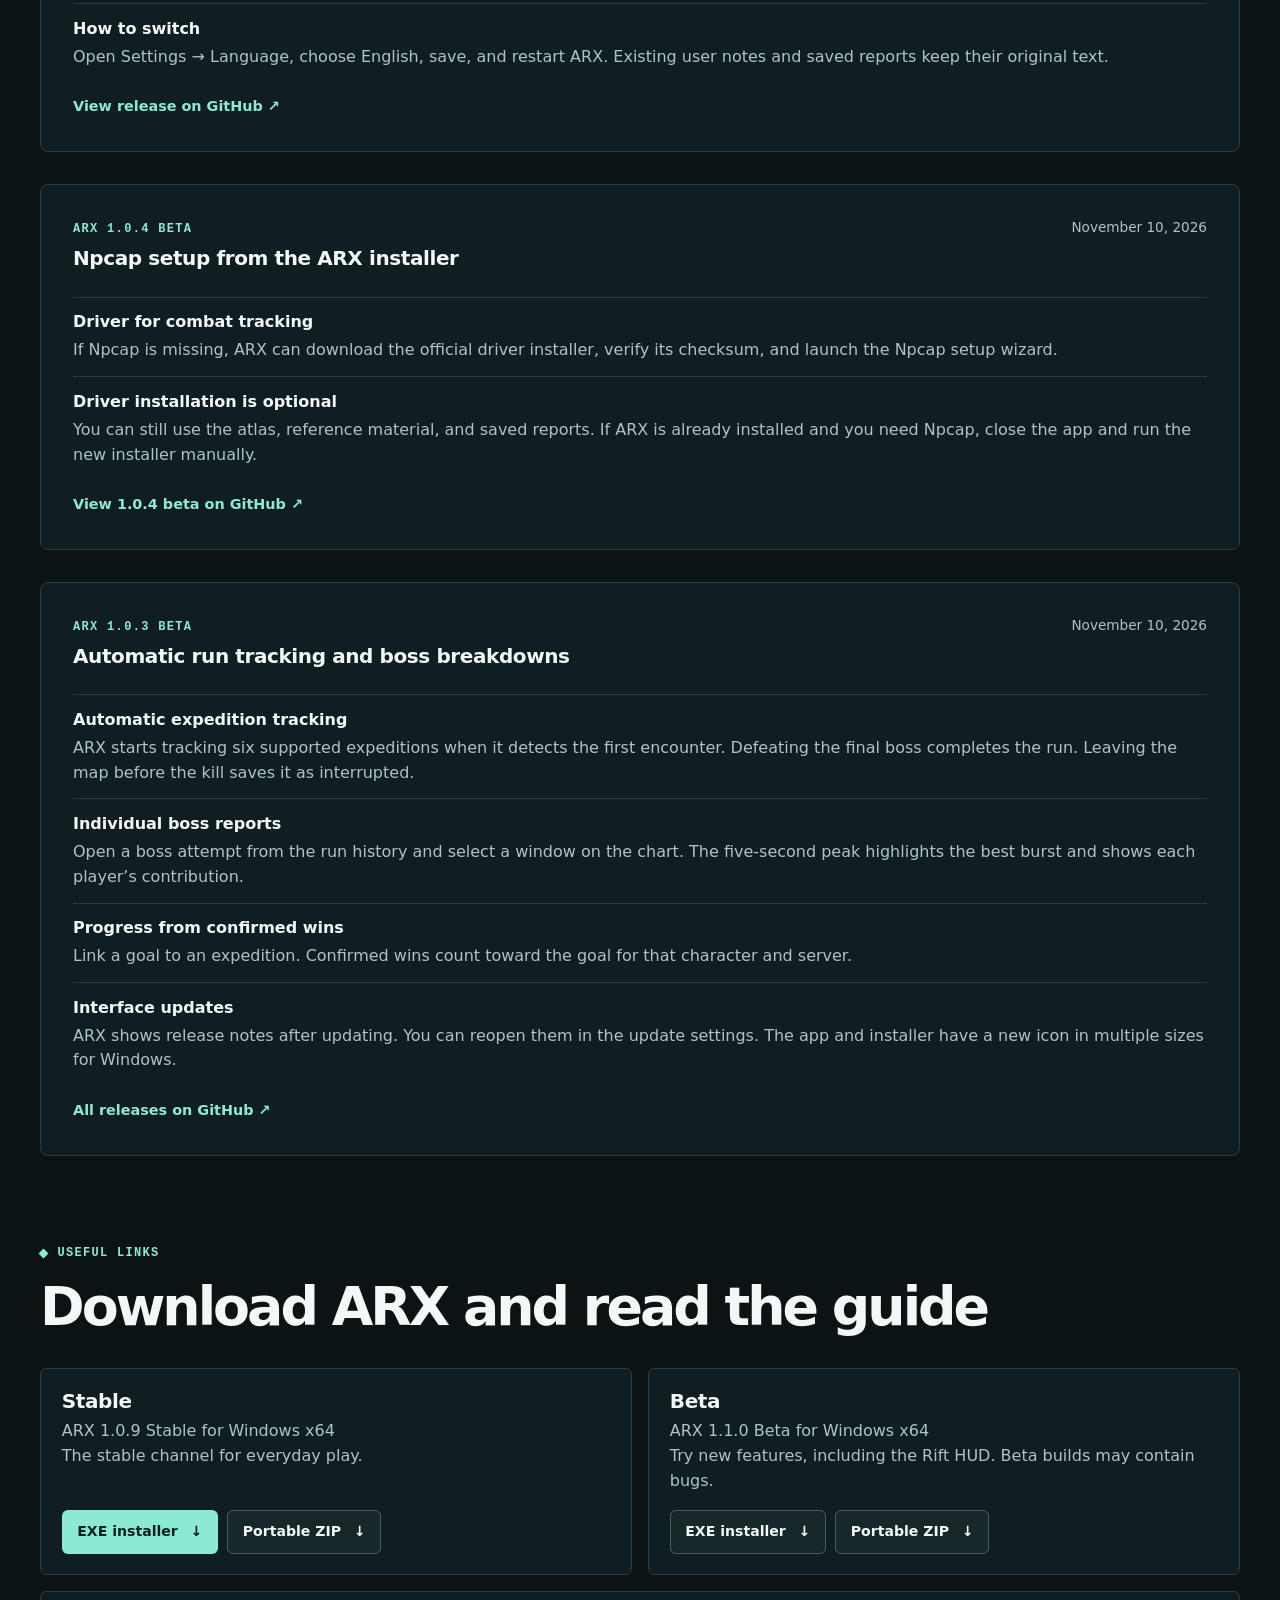
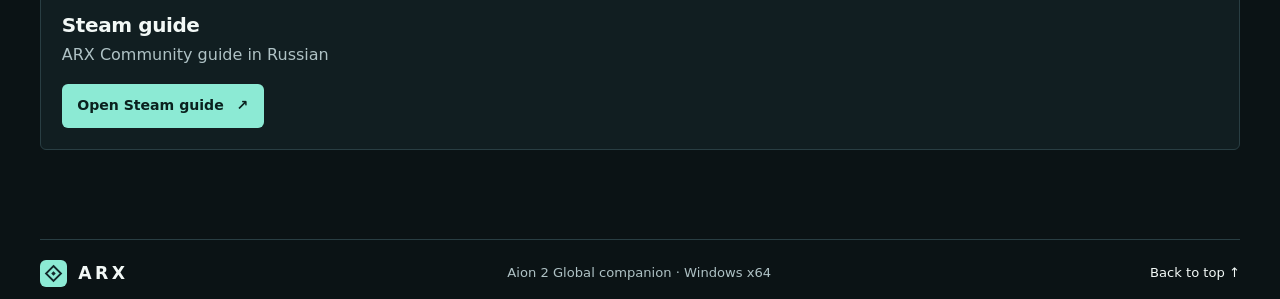
==== commit 43a25fc9: "Update ARX website for Stable 1.0.9 and Beta 1.1.0" ====
--- a/en.html
+++ b/en.html
@@ -8,8 +8,8 @@
   <title>ARX — Aion 2 Global Companion</title>
   <link rel="icon" href="assets/arx.svg" type="image/svg+xml">
   <link rel="alternate" hreflang="ru" href="./">
-  <link rel="stylesheet" href="style.css?v=3">
-  <script src="downloads.js?v=3" defer></script>
+  <link rel="stylesheet" href="style.css?v=4">
+  <script src="downloads.js?v=4" defer></script>
 </head>
 <body>
   <a class="skip-link" href="#main">Skip to content</a>
@@ -38,14 +38,14 @@
           <p class="hero-text">Track your DPS in combat, review boss attempts, and plan routes across Atreia.</p>
           <p class="download-count">ARX downloads on GitHub: <output id="download-count" data-unavailable="temporarily unavailable">checking…</output></p>
           <div class="actions">
-            <a class="button primary" href="https://github.com/Kadjiru/ATX/releases" data-download="preferred">Download ARX <span aria-hidden="true">↓</span></a>
+            <a class="button primary" href="https://github.com/Kadjiru/ATX/releases/download/v1.1.0-beta/ARX-Beta-Setup-1.1.0-beta.exe" data-channel="latest" data-download="preferred">Download ARX <span aria-hidden="true">↓</span></a>
             <a class="button secondary" href="https://steamcommunity.com/sharedfiles/filedetails/?id=3837440685">Steam guide <span aria-hidden="true">↗</span></a>
           </div>
-          <p class="platform"><strong id="hero-release">ARX RELEASES</strong> <span></span> WINDOWS x64 <span></span> GPL-3.0</p>
+          <p class="platform"><strong data-release-version="latest">ARX 1.1.0 BETA</strong> <span></span> WINDOWS x64 <span></span> GPL-3.0</p>
         </div>
         <figure class="hero-shot">
-          <img src="assets/analysis-en.png" width="2880" height="2000" alt="ARX combat report with a damage timeline, party statistics, and skill breakdown.">
-          <figcaption><span class="dot"></span> Combat report <span class="caption-note">Demo encounter</span></figcaption>
+          <img src="assets/analysis-110-en.png" width="1340" height="900" alt="ARX combat report with a damage timeline and party statistics">
+          <figcaption><span class="dot"></span> Combat report <span class="caption-note">Demo encounter · 1.1.0 Beta</span></figcaption>
         </figure>
       </div>
     </section>
@@ -82,16 +82,16 @@
           </dl>
         </div>
         <figure class="map-shots">
-          <img class="atlas" src="assets/atlas-en.png" width="2880" height="2000" loading="lazy" alt="The ARX atlas with teleport markers in Altgard">
-          <img class="minimap" src="assets/minimap-en.png" width="776" height="1000" loading="lazy" alt="The minimap overlay with the Abandoned Campsite selected in Altgard">
-          <figcaption>Atlas and standalone minimap overlay</figcaption>
+          <img class="atlas" src="assets/atlas-110-en.png" width="1340" height="900" loading="lazy" alt="The ARX atlas with teleport markers in Altgard">
+          <img class="minimap" src="assets/hud-atlas-110-en.png" width="388" height="500" loading="lazy" alt="The minimap overlay with a selected marker in Altgard">
+          <figcaption>Atlas and minimap overlay · 1.1.0 Beta</figcaption>
         </figure>
       </div>
     </section>
     <section class="wrap split reference" aria-labelledby="reference-title">
       <figure class="reference-shot">
-        <img src="assets/builds-en.png" width="2880" height="2000" loading="lazy" alt="A Gladiator PvE build in ARX showing stat priorities, skills, and stigmas">
-        <figcaption>A PvE build in ARX</figcaption>
+        <img src="assets/pets-110-en.png" width="1340" height="900" loading="lazy" alt="ARX pet card with habitats, ownership bonuses, and upgrade costs">
+        <figcaption>Pet catalog cards · 1.1.0 Beta</figcaption>
       </figure>
       <div>
         <p class="eyebrow"><span class="dot"></span> REFERENCE</p>
@@ -101,6 +101,32 @@
           <div><dt>Encounter guides</dt><dd>Review encounter preparation, mechanic cues, role assignments, and common mistakes across expeditions and other PvE activities.</dd></div>
           <div><dt>Pets and crafting</dt><dd>Look up pets by name or family and see their bonuses and progression options. The crafting planner shows recipes and calculates which materials you still need.</dd></div>
         </dl>
+      </div>
+    </section>
+    <section class="wrap split reference" aria-labelledby="appearance-title">
+      <figure class="reference-shot">
+        <img src="assets/settings-110-en.png" width="1340" height="900" loading="lazy" alt="ARX settings with appearance, language, and combat HUD controls">
+        <figcaption>Appearance, language, and HUD settings · 1.1.0 Beta</figcaption>
+      </figure>
+      <div>
+        <p class="eyebrow"><span class="dot"></span> SETTINGS</p>
+        <h2 id="appearance-title">Customize ARX</h2>
+        <dl class="detail-list">
+          <div><dt>Five color palettes</dt><dd>Choose Atreia, Abyss, Ember, Frost, or Graphite. Set the app and HUD palettes independently, or select “Match app”.</dd></div>
+          <div><dt>Russian and English</dt><dd>Choose a language in Settings → Language, save, and restart ARX. The selection applies to the main app, HUDs, and built-in reference pages.</dd></div>
+          <div><dt>Interact with locked overlays</dt><dd>Hold <kbd>Alt</kbd> to use the controls or drag a locked HUD by its title bar. Release it to restore click-through.</dd></div>
+        </dl>
+      </div>
+    </section>
+    <section class="wrap split reference" aria-labelledby="rift-title">
+      <figure class="reference-shot">
+        <img src="assets/hud-rift-110-en.png" width="365" height="193" loading="lazy" alt="Dimensional Rift HUD showing a sample countdown and opening time">
+        <figcaption>Sample scheduled countdown · 1.1.0 Beta</figcaption>
+      </figure>
+      <div>
+        <p class="eyebrow"><span class="dot"></span> EVENTS</p>
+        <h2 id="rift-title">Dimensional Rift HUD</h2>
+        <p class="hero-text">In Beta, open Events and enable the Rift HUD. It shows the countdown and local time for the next scheduled opening. You can compare the schedule with your server and edit it in Events.</p>
       </div>
     </section>
     <section class="setup" id="setup" aria-labelledby="setup-title">
@@ -112,12 +138,35 @@
           <li><h3>Enable combat tracking</h3><p>If Npcap is missing, the ARX installer offers to install it. Install it separately if you use the portable version. Start ARX before logging in with your character, or change zones if you are already in game.</p></li>
           <li><h3>Turn on the overlays</h3><p>Use borderless windowed mode. Press <kbd>Alt</kbd> + <kbd>F8</kbd> for the combat overlay or <kbd>Ctrl</kbd> + <kbd>Alt</kbd> + <kbd>F10</kbd> for the minimap.</p></li>
         </ol>
+        <p class="setup-note">Go to Settings → ARX Update → Update Channel and choose Stable or Beta. ARX offers the release from that channel. Switching back to Stable may install a lower version number. For the portable edition, download the ZIP for your chosen channel and extract it in full.</p>
         <p class="setup-note">ARX works without an account. Combat reports are stored in your local profile.</p>
       </div>
     </section>
     <section class="wrap changelog" id="changelog" aria-labelledby="changelog-title">
       <p class="eyebrow"><span class="dot"></span> RELEASE HISTORY</p>
       <h2 id="changelog-title">What’s new</h2>
+      <article class="release" id="release-1-1-0">
+        <header class="release-header">
+          <div>
+            <p class="feature-index">ARX 1.1.0 BETA</p>
+            <h3>Dimensional Rift HUD</h3>
+          </div>
+          <time datetime="2026-11-11">November 11, 2026</time>
+        </header>
+        <p>The new overlay in Events shows a countdown and local time for the next scheduled opening. Edit the schedule in Events.</p>
+        <a class="release-link" href="https://github.com/Kadjiru/ATX/releases/tag/v1.1.0-beta">View release on GitHub <span aria-hidden="true">↗</span></a>
+      </article>
+      <article class="release" id="release-1-0-9">
+        <header class="release-header">
+          <div>
+            <p class="feature-index">ARX 1.0.9 STABLE</p>
+            <h3>Stable channel and update selection</h3>
+          </div>
+          <time datetime="2026-11-11">November 11, 2026</time>
+        </header>
+        <p>The first Stable release is based on 1.0.8 beta. Choose Stable or Beta in the update settings and install the build from that channel.</p>
+        <a class="release-link" href="https://github.com/Kadjiru/ATX/releases/tag/v1.0.9">View release on GitHub <span aria-hidden="true">↗</span></a>
+      </article>
       <article class="release" id="release-1-0-8">
         <header class="release-header">
           <div>
@@ -210,10 +259,25 @@
       <h2 id="links-title">Download ARX and read the guide</h2>
       <div class="download-grid">
         <article id="download">
-          <div><h3>Download ARX</h3><p><span id="download-release">Latest ARX release</span> for Windows x64</p></div>
+          <div>
+            <h3>Stable</h3>
+            <p><span data-release-version="stable">ARX 1.0.9 Stable</span> for Windows x64</p>
+            <p>The stable channel for everyday play.</p>
+          </div>
           <div class="download-actions">
-            <a class="button primary" href="https://github.com/Kadjiru/ATX/releases" data-download="installer">EXE installer <span aria-hidden="true">↓</span></a>
-            <a class="button secondary" href="https://github.com/Kadjiru/ATX/releases" data-download="portable">Portable ZIP <span aria-hidden="true">↓</span></a>
+            <a class="button primary" href="https://github.com/Kadjiru/ATX/releases/download/v1.0.9/ARX-Setup-1.0.9.exe" data-channel="stable" data-download="installer">EXE installer <span aria-hidden="true">↓</span></a>
+            <a class="button secondary" href="https://github.com/Kadjiru/ATX/releases/download/v1.0.9/ARX-1.0.9-win-x64.zip" data-channel="stable" data-download="portable">Portable ZIP <span aria-hidden="true">↓</span></a>
+          </div>
+        </article>
+        <article>
+          <div>
+            <h3>Beta</h3>
+            <p><span data-release-version="beta">ARX 1.1.0 Beta</span> for Windows x64</p>
+            <p>Try new features, including the Rift HUD. Beta builds may contain bugs.</p>
+          </div>
+          <div class="download-actions">
+            <a class="button secondary" href="https://github.com/Kadjiru/ATX/releases/download/v1.1.0-beta/ARX-Beta-Setup-1.1.0-beta.exe" data-channel="beta" data-download="installer">EXE installer <span aria-hidden="true">↓</span></a>
+            <a class="button secondary" href="https://github.com/Kadjiru/ATX/releases/download/v1.1.0-beta/ARX-1.1.0-beta-win-x64.zip" data-channel="beta" data-download="portable">Portable ZIP <span aria-hidden="true">↓</span></a>
           </div>
         </article>
         <article id="steam">
--- a/style.css
+++ b/style.css
@@ -80,11 +80,13 @@
 .release-header { display: flex; align-items: baseline; justify-content: space-between; flex-wrap: wrap; gap: .65rem 1rem; }
 .release-header .feature-index { margin-bottom: .5rem; }
 .release-header time { color: var(--muted); font-size: .85rem; }
+.release > p { margin-top: 1rem; color: var(--muted); }
 .release-link { display: inline-block; margin-top: .8rem; color: var(--mint); font-size: .9rem; font-weight: 650; }
 .release-link:hover { text-decoration: underline; }
 .download-grid { display: grid; grid-template-columns: repeat(2, minmax(0, 1fr)); gap: 1rem; margin-top: 2rem; }
 .download-grid article { display: flex; flex-direction: column; justify-content: space-between; align-items: flex-start; gap: 1rem; padding: 1.3rem; border: 1px solid var(--line); border-radius: 6px; background: var(--panel); }
 .download-grid h3 { margin-bottom: .3rem; }
+#steam { grid-column: 1 / -1; }
 .download-actions { display: flex; flex-wrap: wrap; gap: .6rem; }
 .download-count { margin-top: 1.25rem; color: var(--muted); font-size: .9rem; }
 .download-count output { color: var(--mint); font-weight: 700; font-variant-numeric: tabular-nums; }
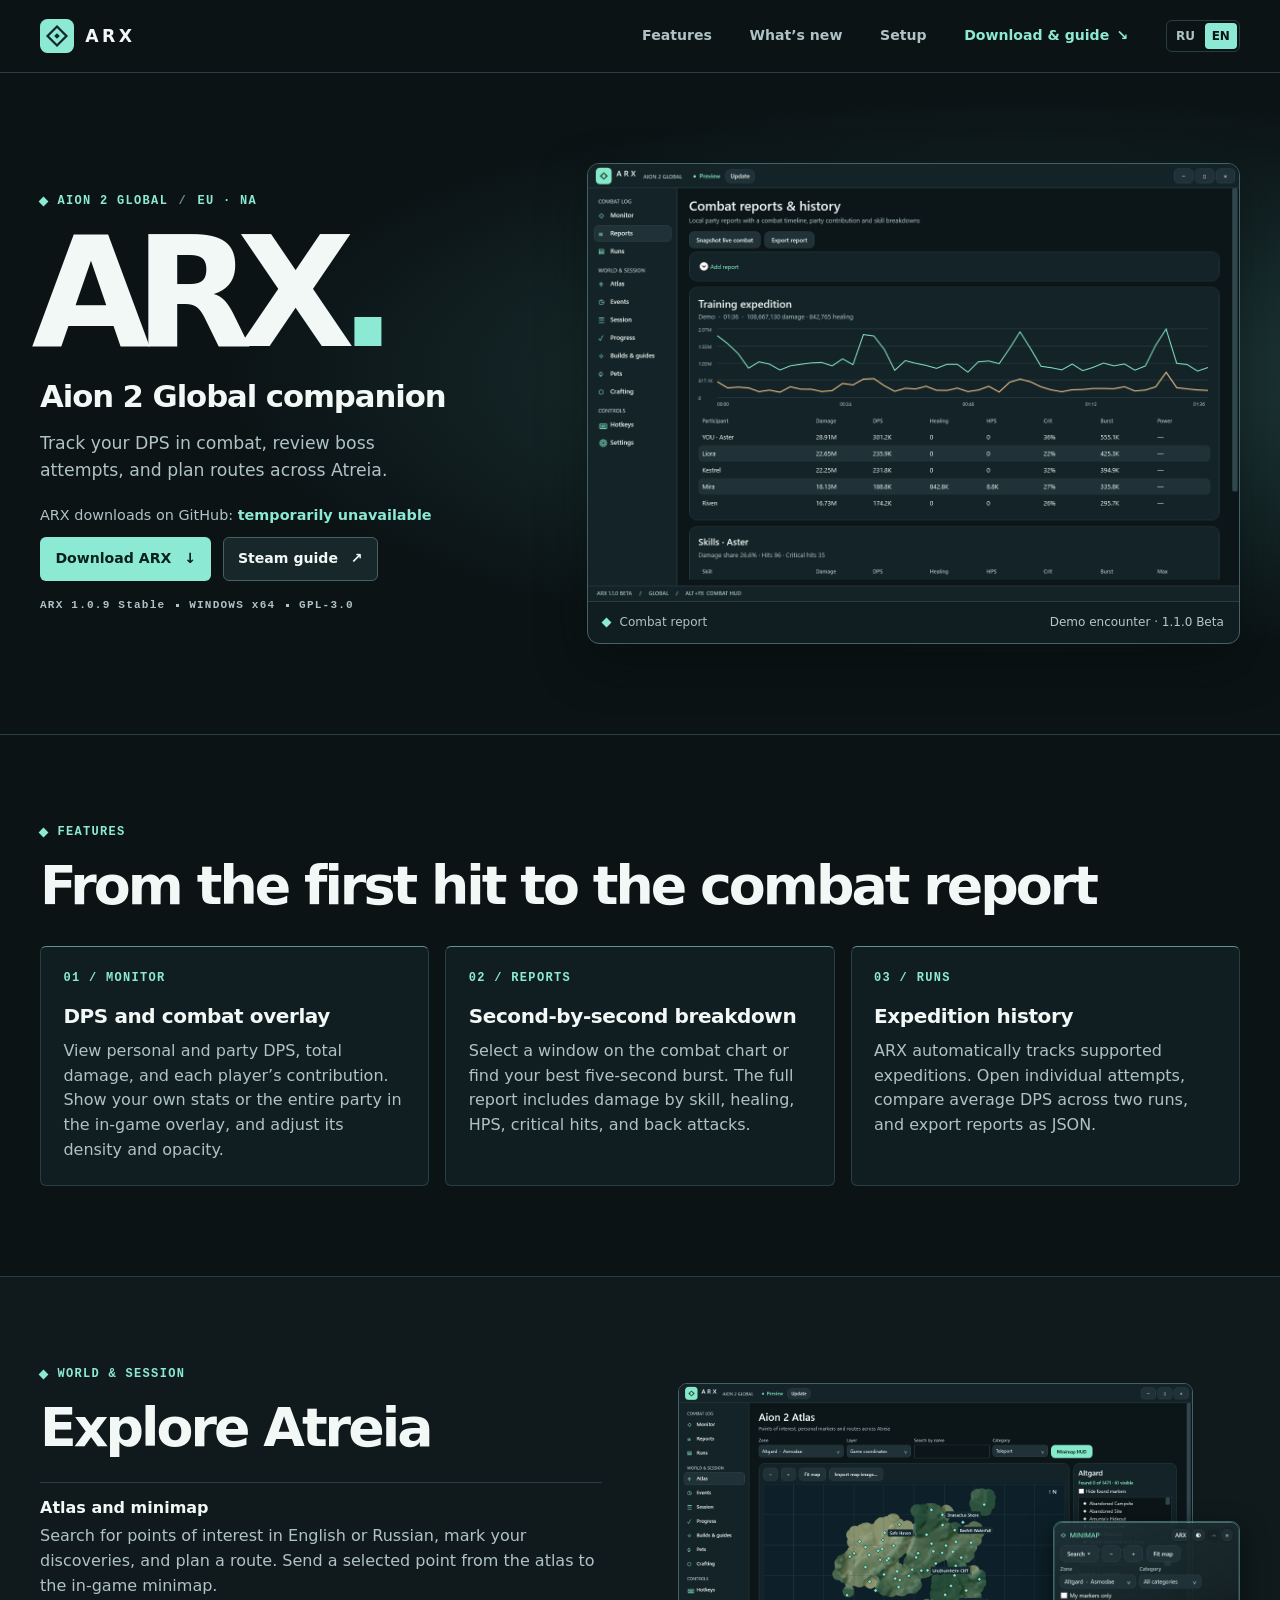
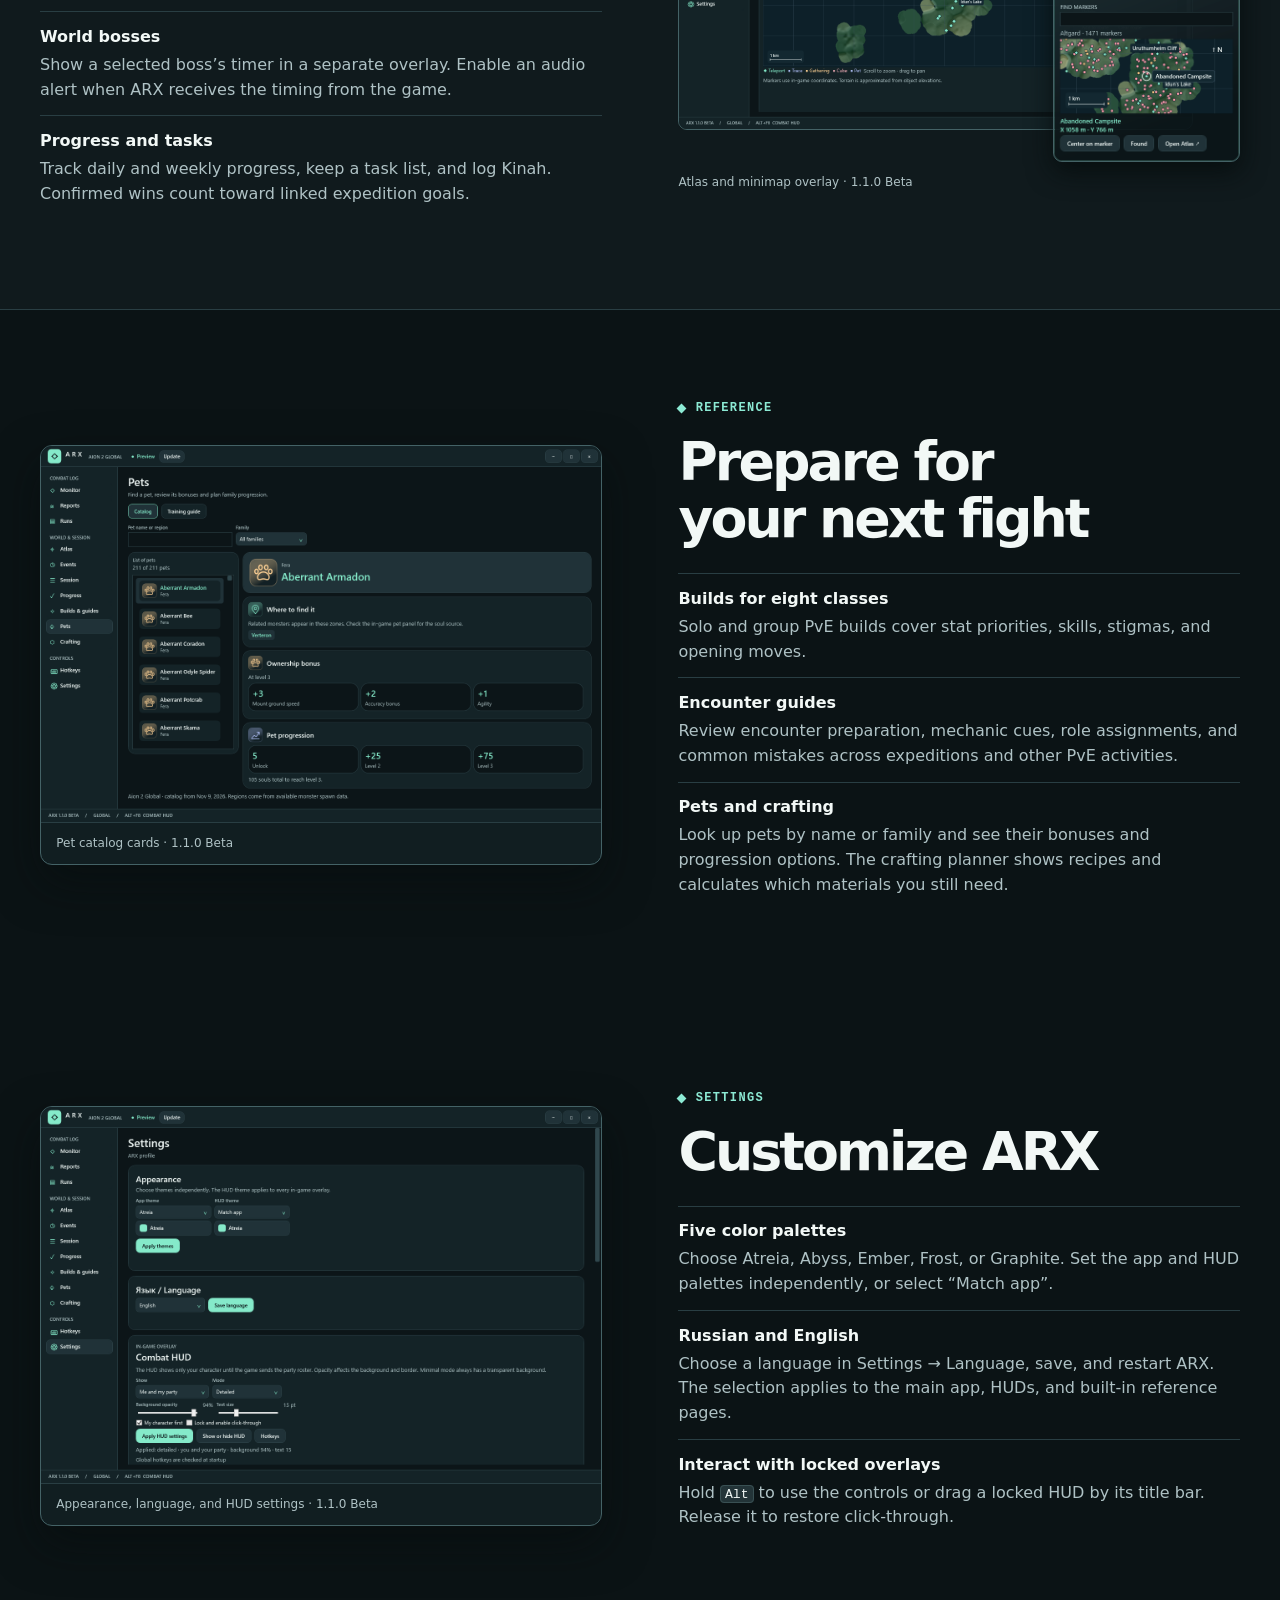
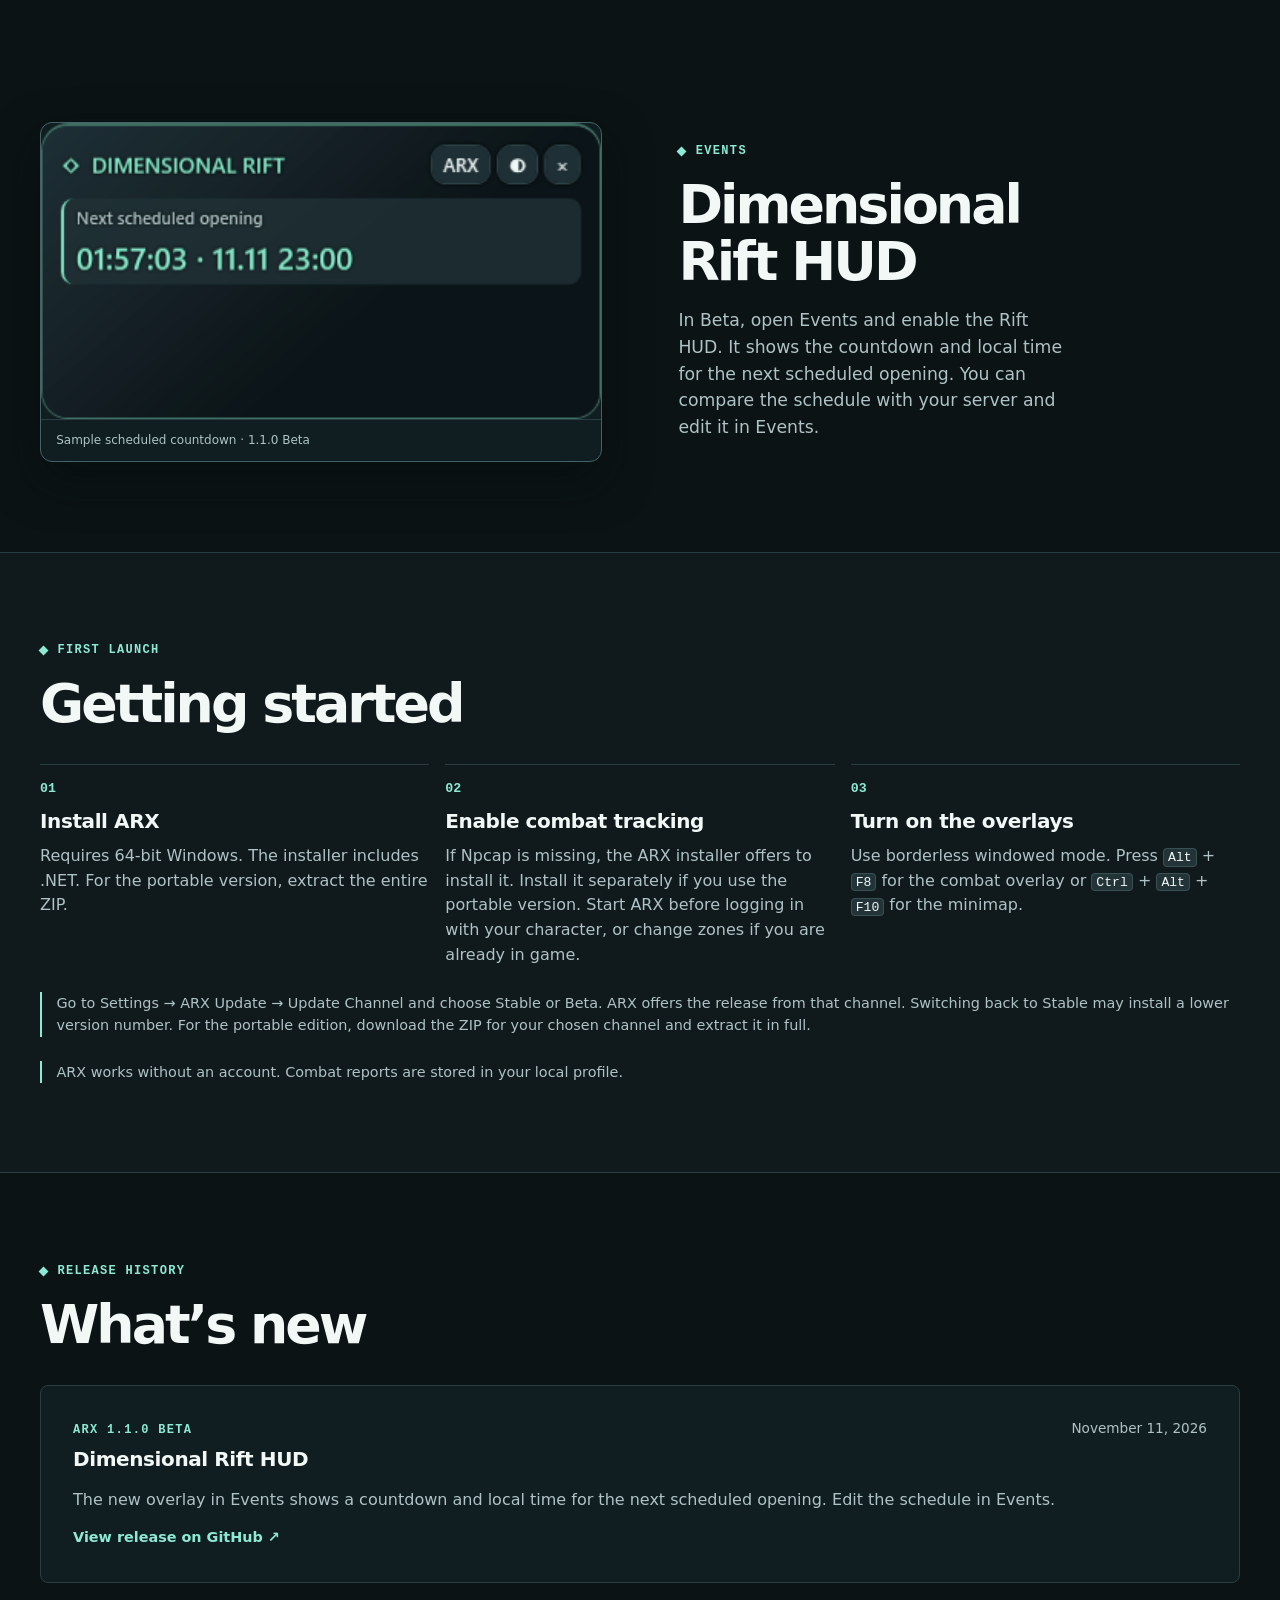
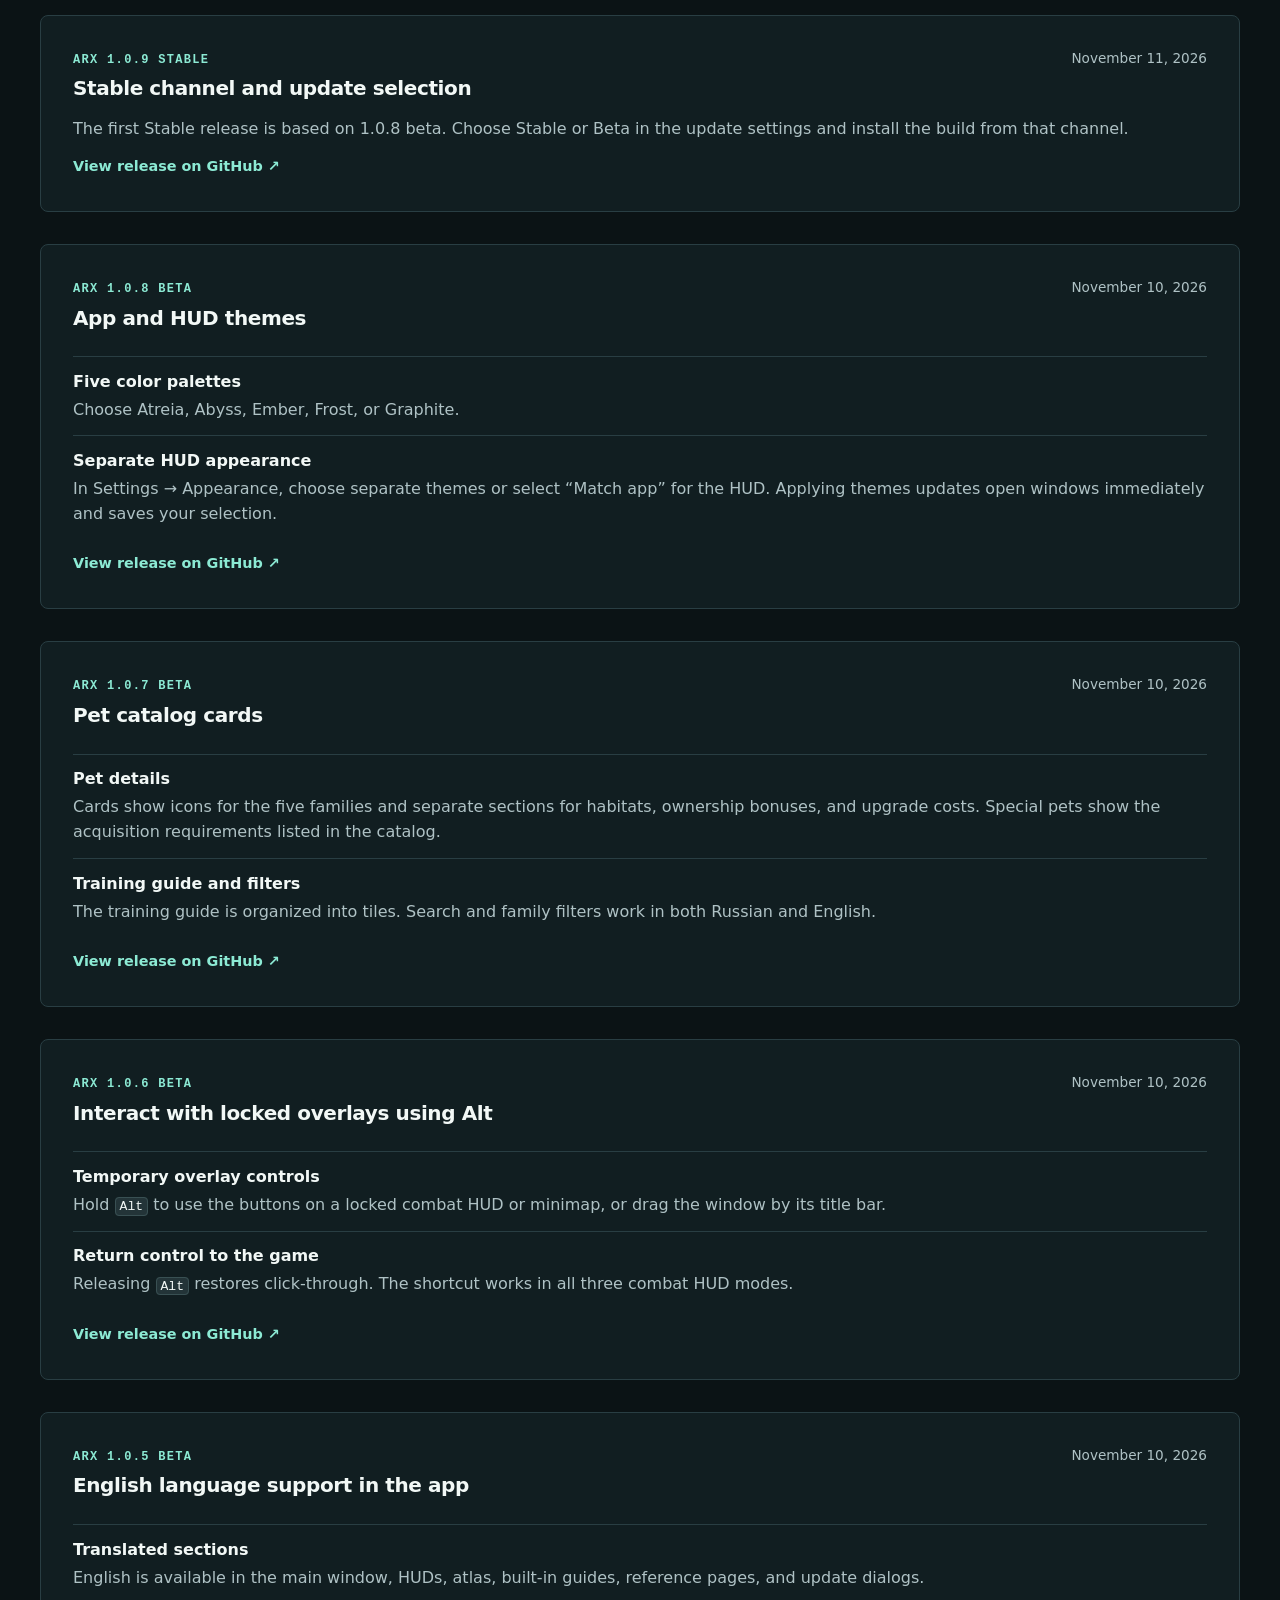
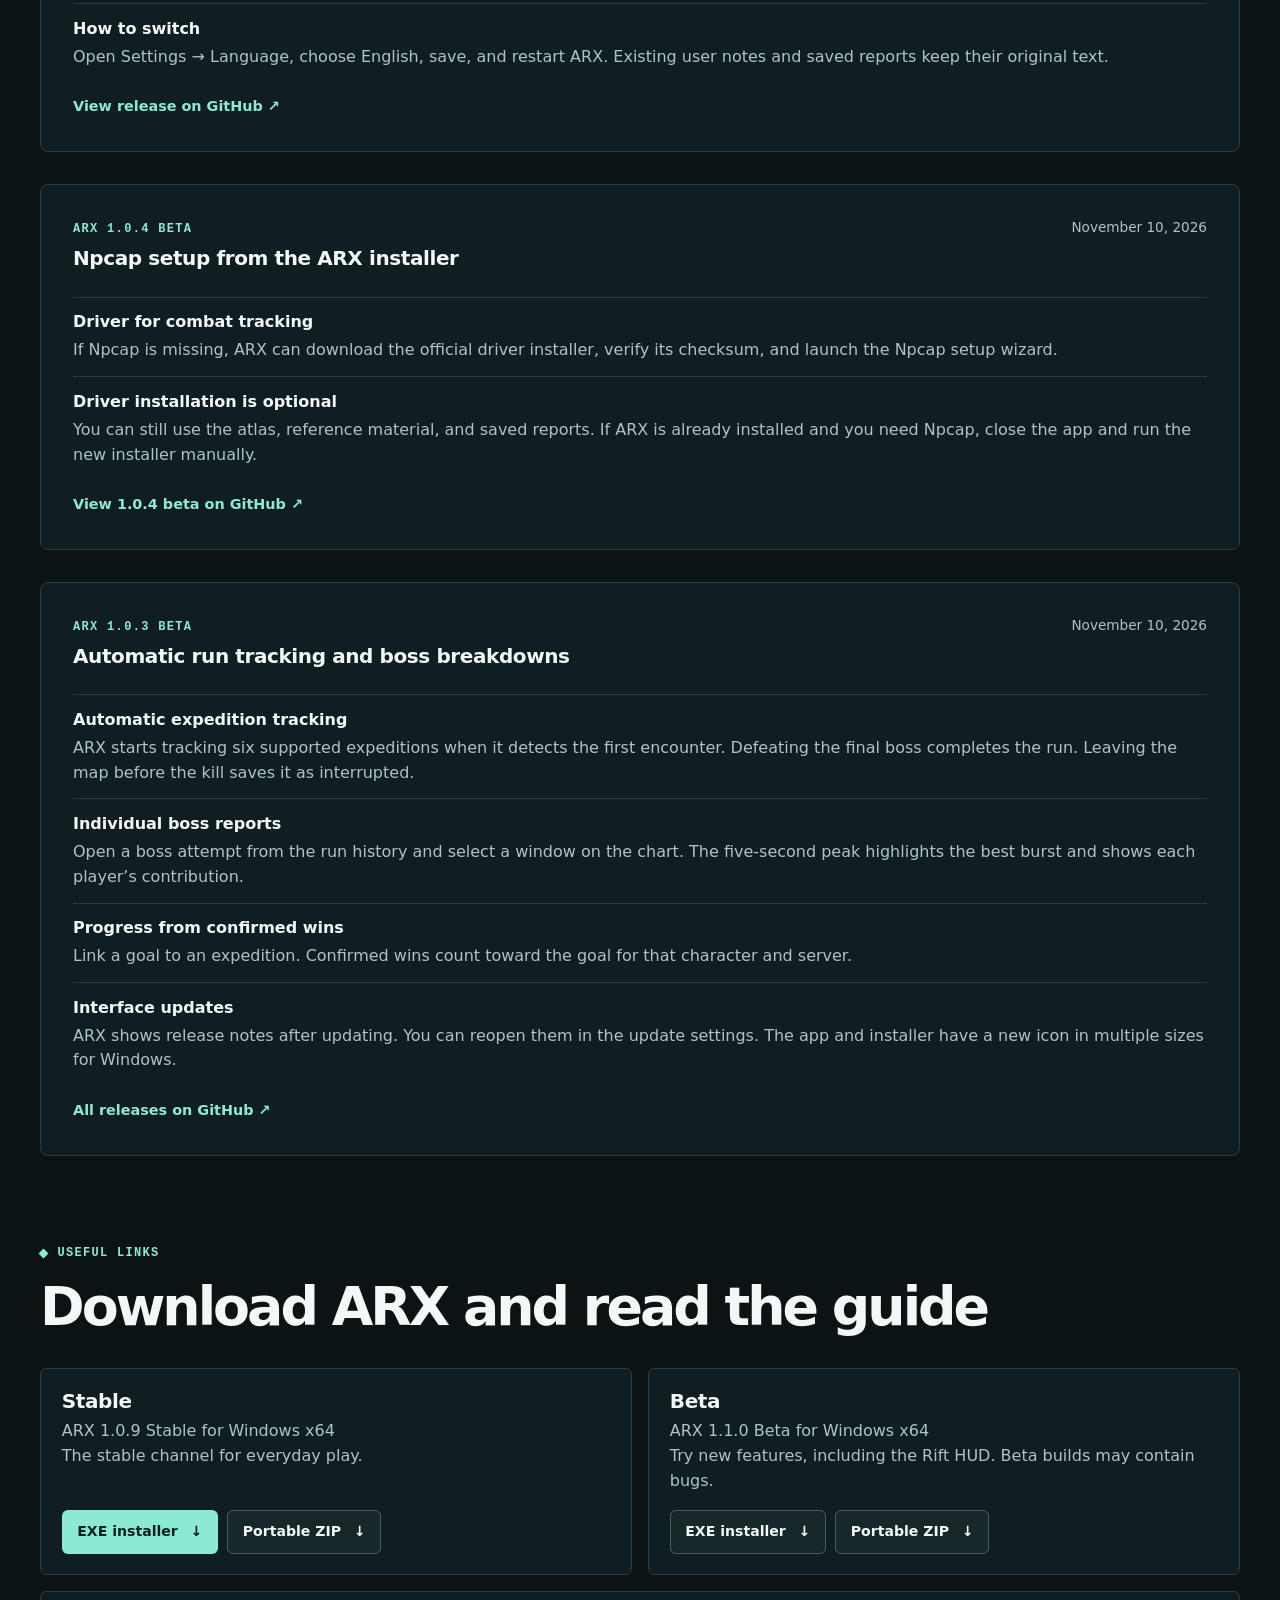
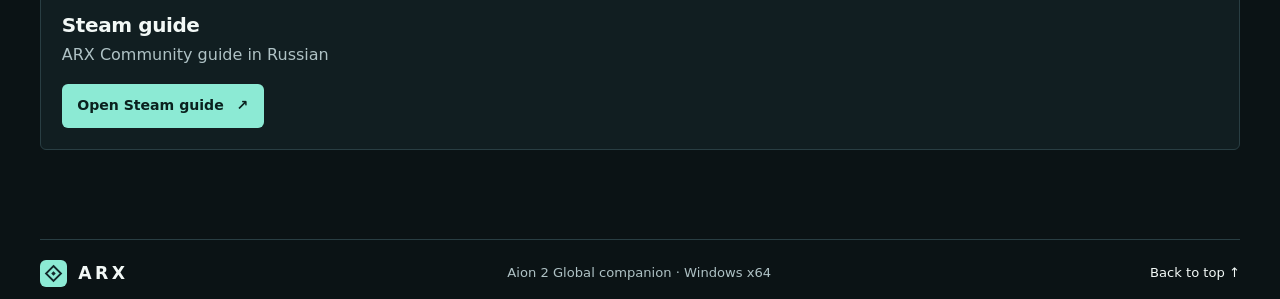
==== commit 7794d2b0: "Download Stable from the primary ARX button" ====
--- a/en.html
+++ b/en.html
@@ -9,7 +9,7 @@
   <link rel="icon" href="assets/arx.svg" type="image/svg+xml">
   <link rel="alternate" hreflang="ru" href="./">
   <link rel="stylesheet" href="style.css?v=4">
-  <script src="downloads.js?v=4" defer></script>
+  <script src="downloads.js?v=5" defer></script>
 </head>
 <body>
   <a class="skip-link" href="#main">Skip to content</a>
@@ -38,10 +38,10 @@
           <p class="hero-text">Track your DPS in combat, review boss attempts, and plan routes across Atreia.</p>
           <p class="download-count">ARX downloads on GitHub: <output id="download-count" data-unavailable="temporarily unavailable">checking…</output></p>
           <div class="actions">
-            <a class="button primary" href="https://github.com/Kadjiru/ATX/releases/download/v1.1.0-beta/ARX-Beta-Setup-1.1.0-beta.exe" data-channel="latest" data-download="preferred">Download ARX <span aria-hidden="true">↓</span></a>
+            <a class="button primary" href="https://github.com/Kadjiru/ATX/releases/download/v1.0.9/ARX-Setup-1.0.9.exe" data-channel="stable" data-download="installer">Download ARX <span aria-hidden="true">↓</span></a>
             <a class="button secondary" href="https://steamcommunity.com/sharedfiles/filedetails/?id=3837440685">Steam guide <span aria-hidden="true">↗</span></a>
           </div>
-          <p class="platform"><strong data-release-version="latest">ARX 1.1.0 BETA</strong> <span></span> WINDOWS x64 <span></span> GPL-3.0</p>
+          <p class="platform"><strong data-release-version="stable">ARX 1.0.9 Stable</strong> <span></span> WINDOWS x64 <span></span> GPL-3.0</p>
         </div>
         <figure class="hero-shot">
           <img src="assets/analysis-110-en.png" width="1340" height="900" alt="ARX combat report with a damage timeline and party statistics">
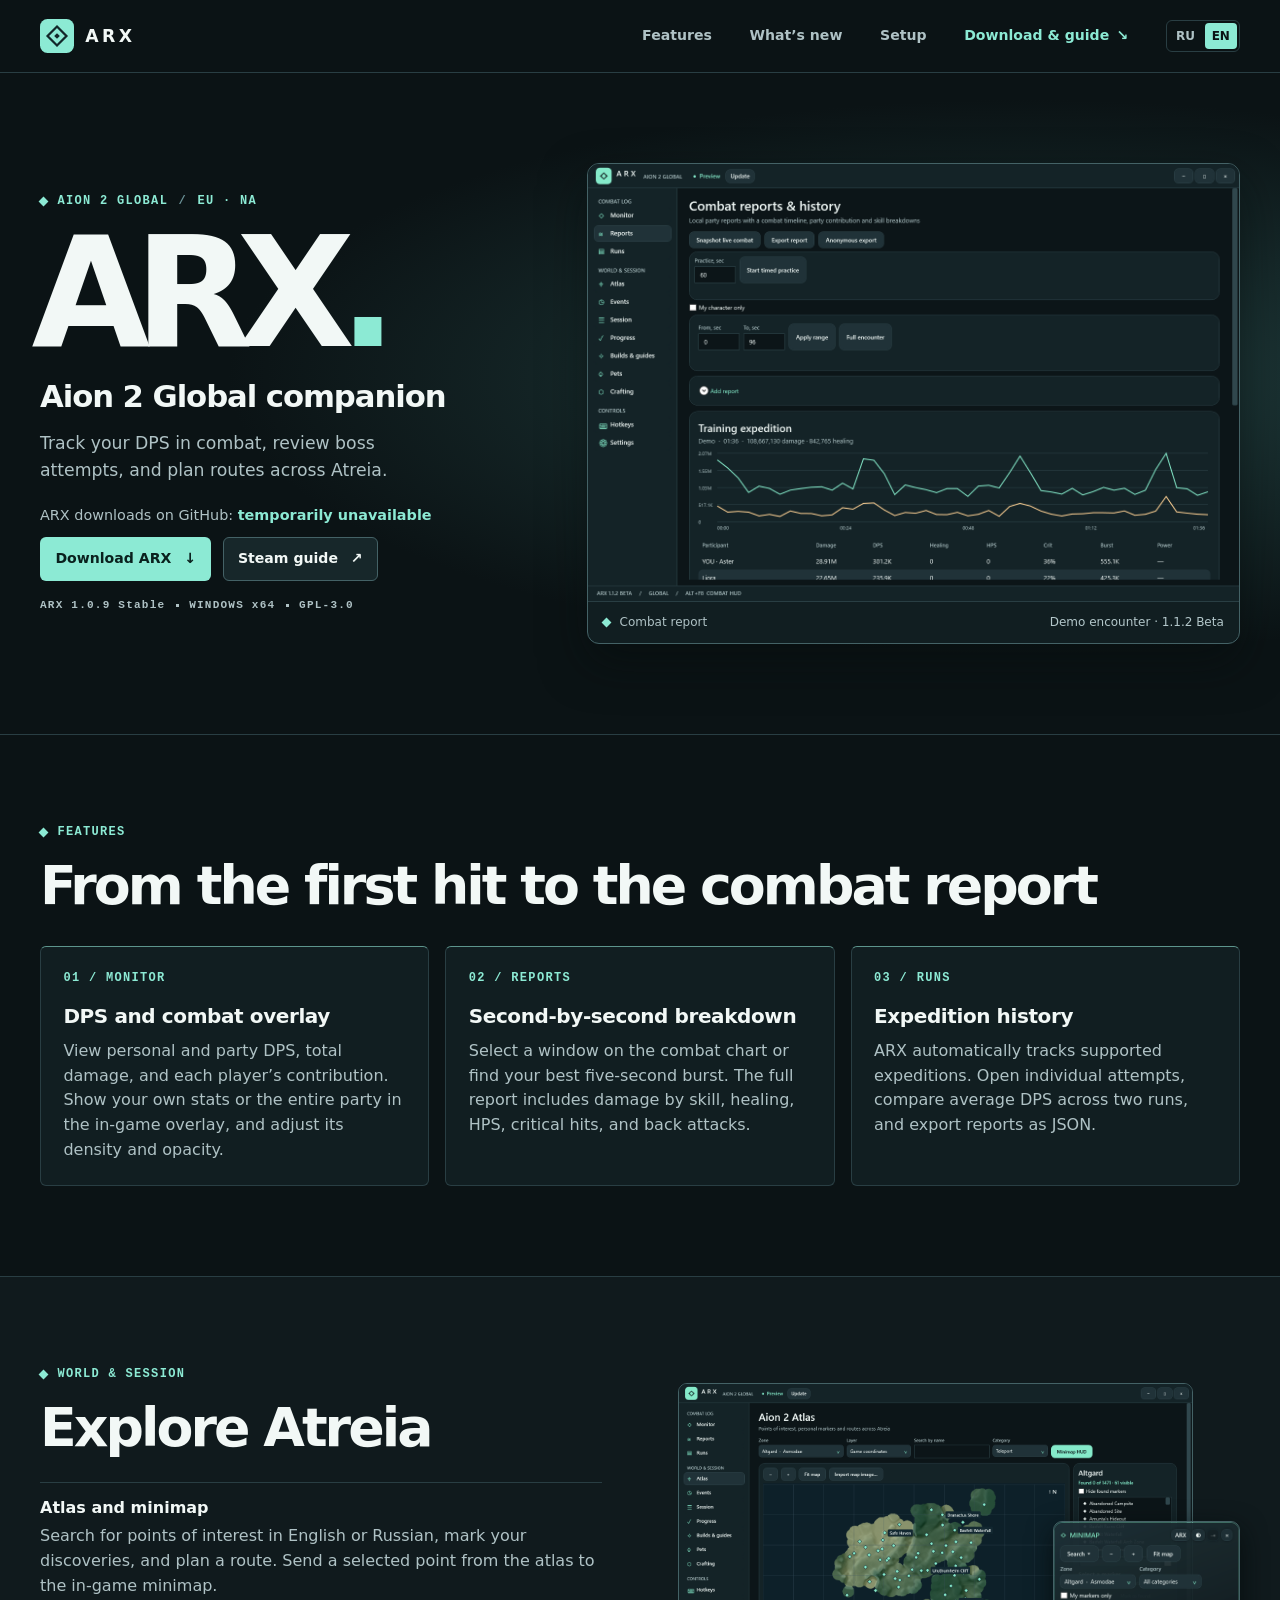
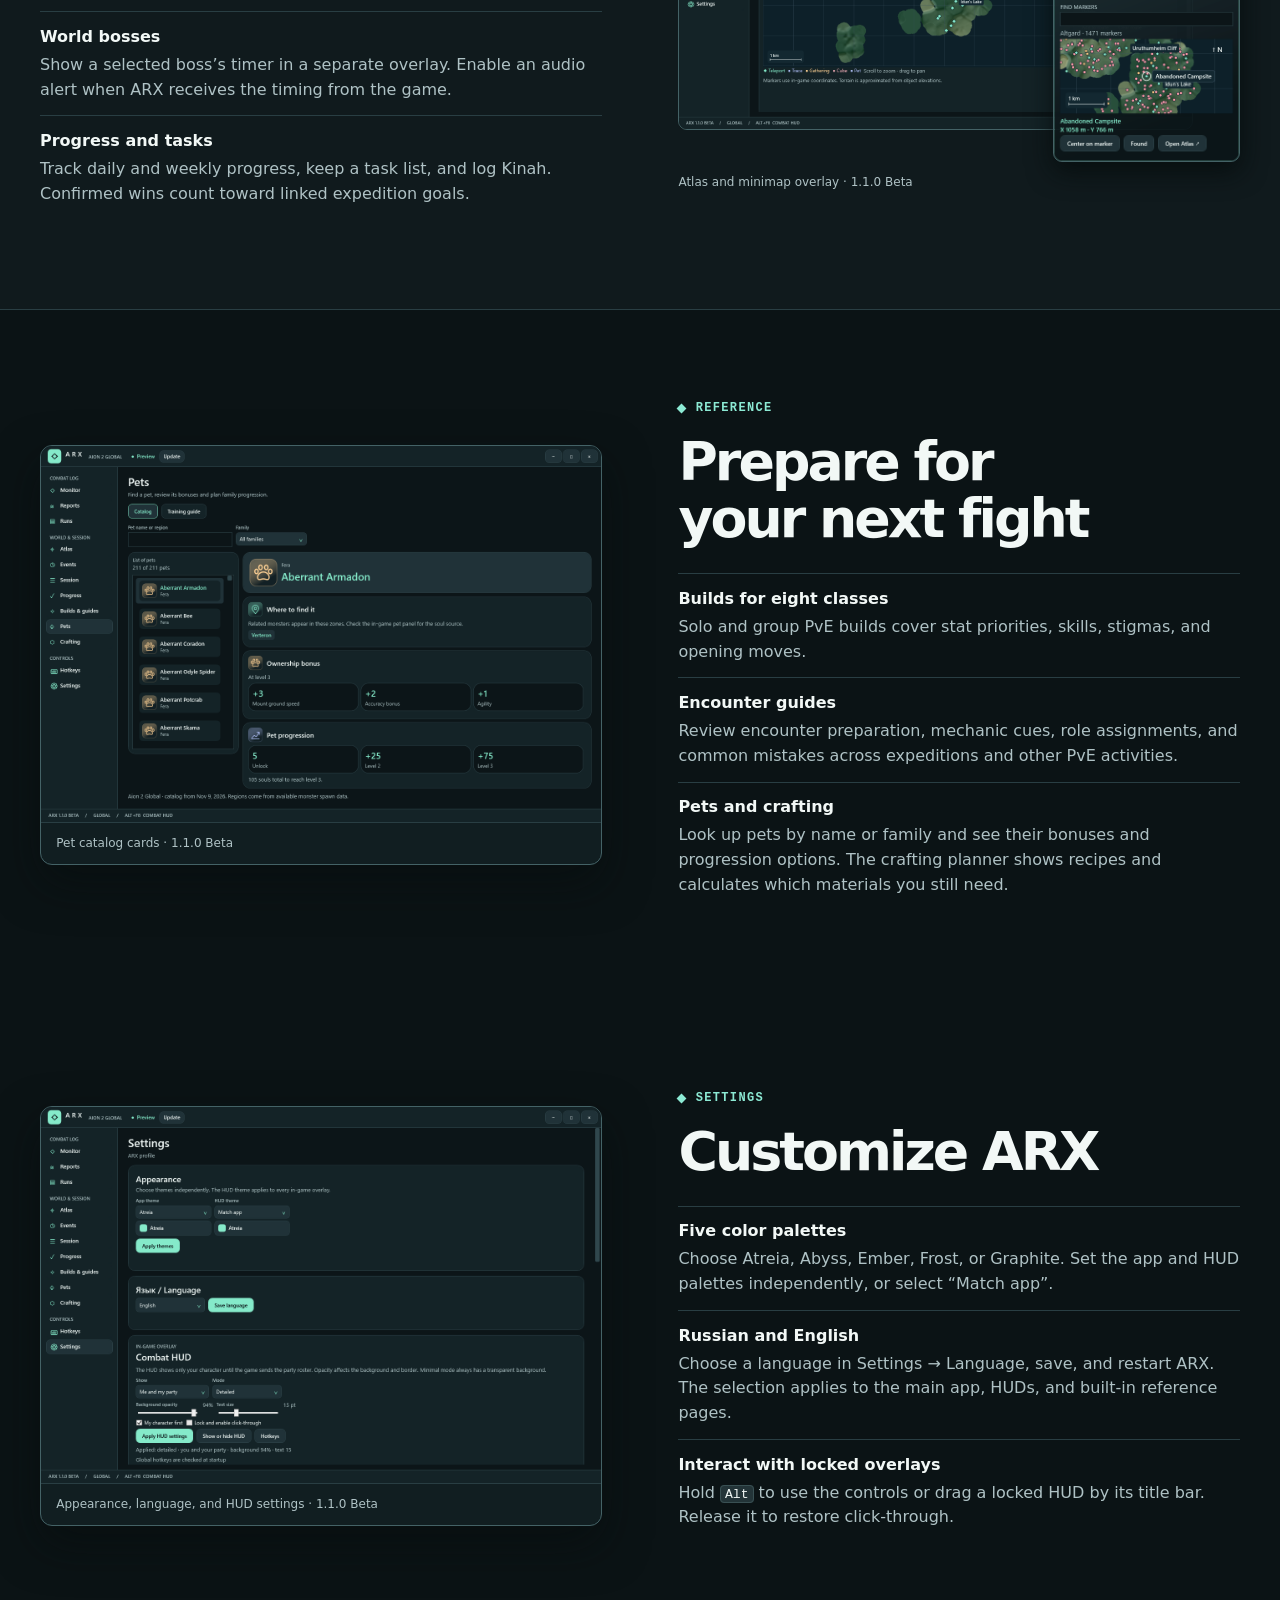
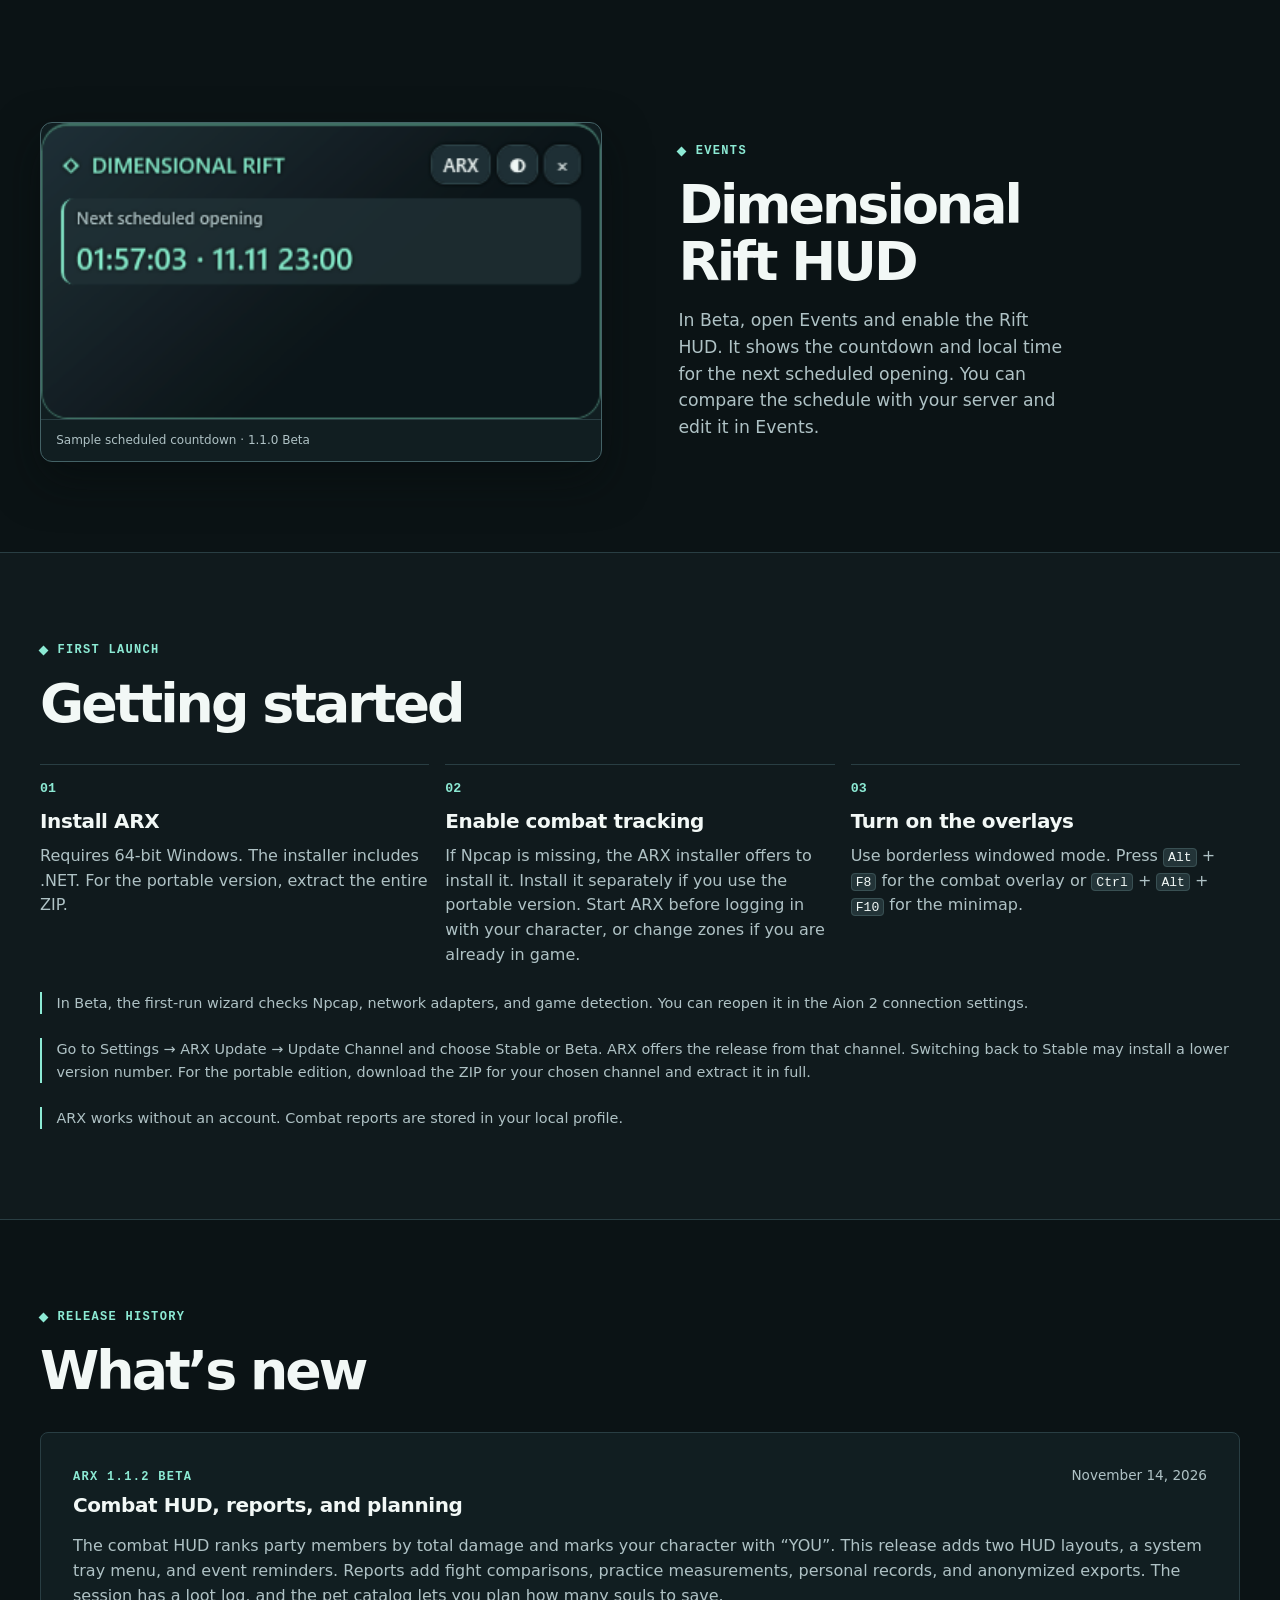
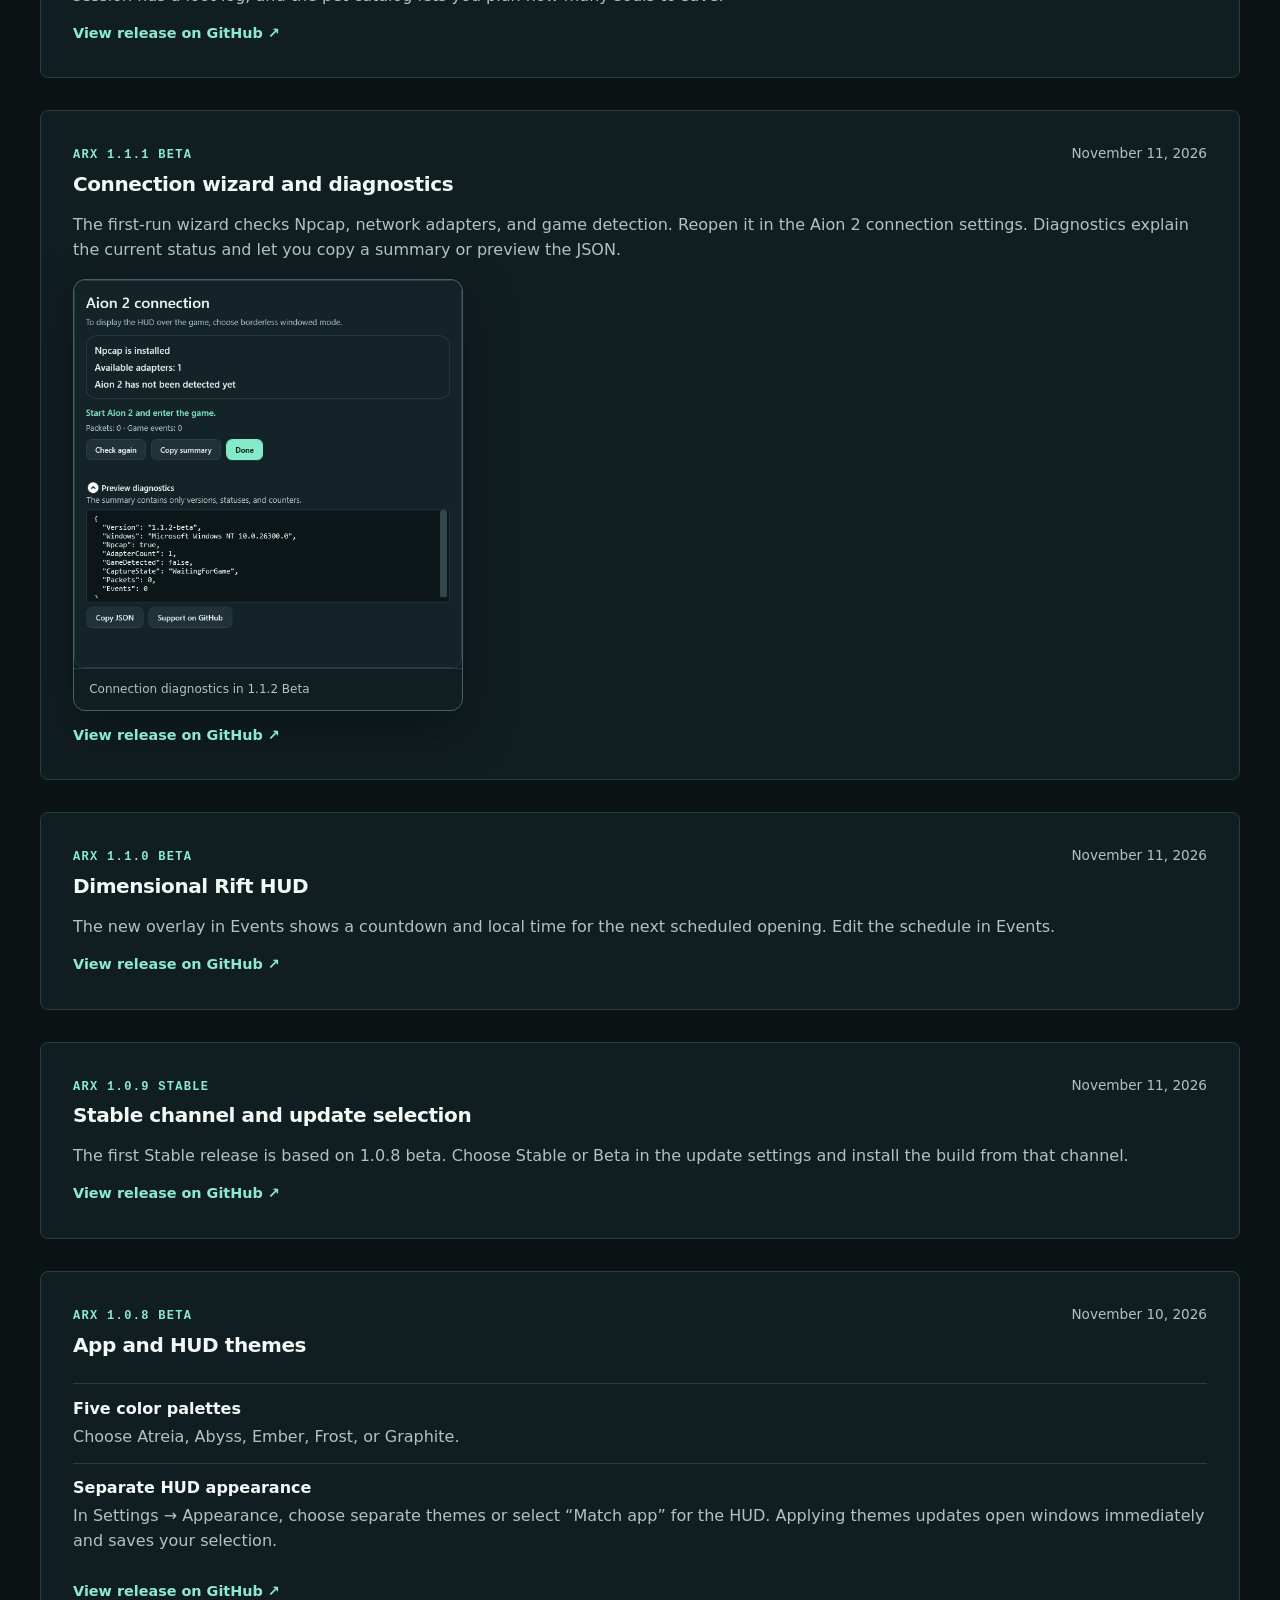
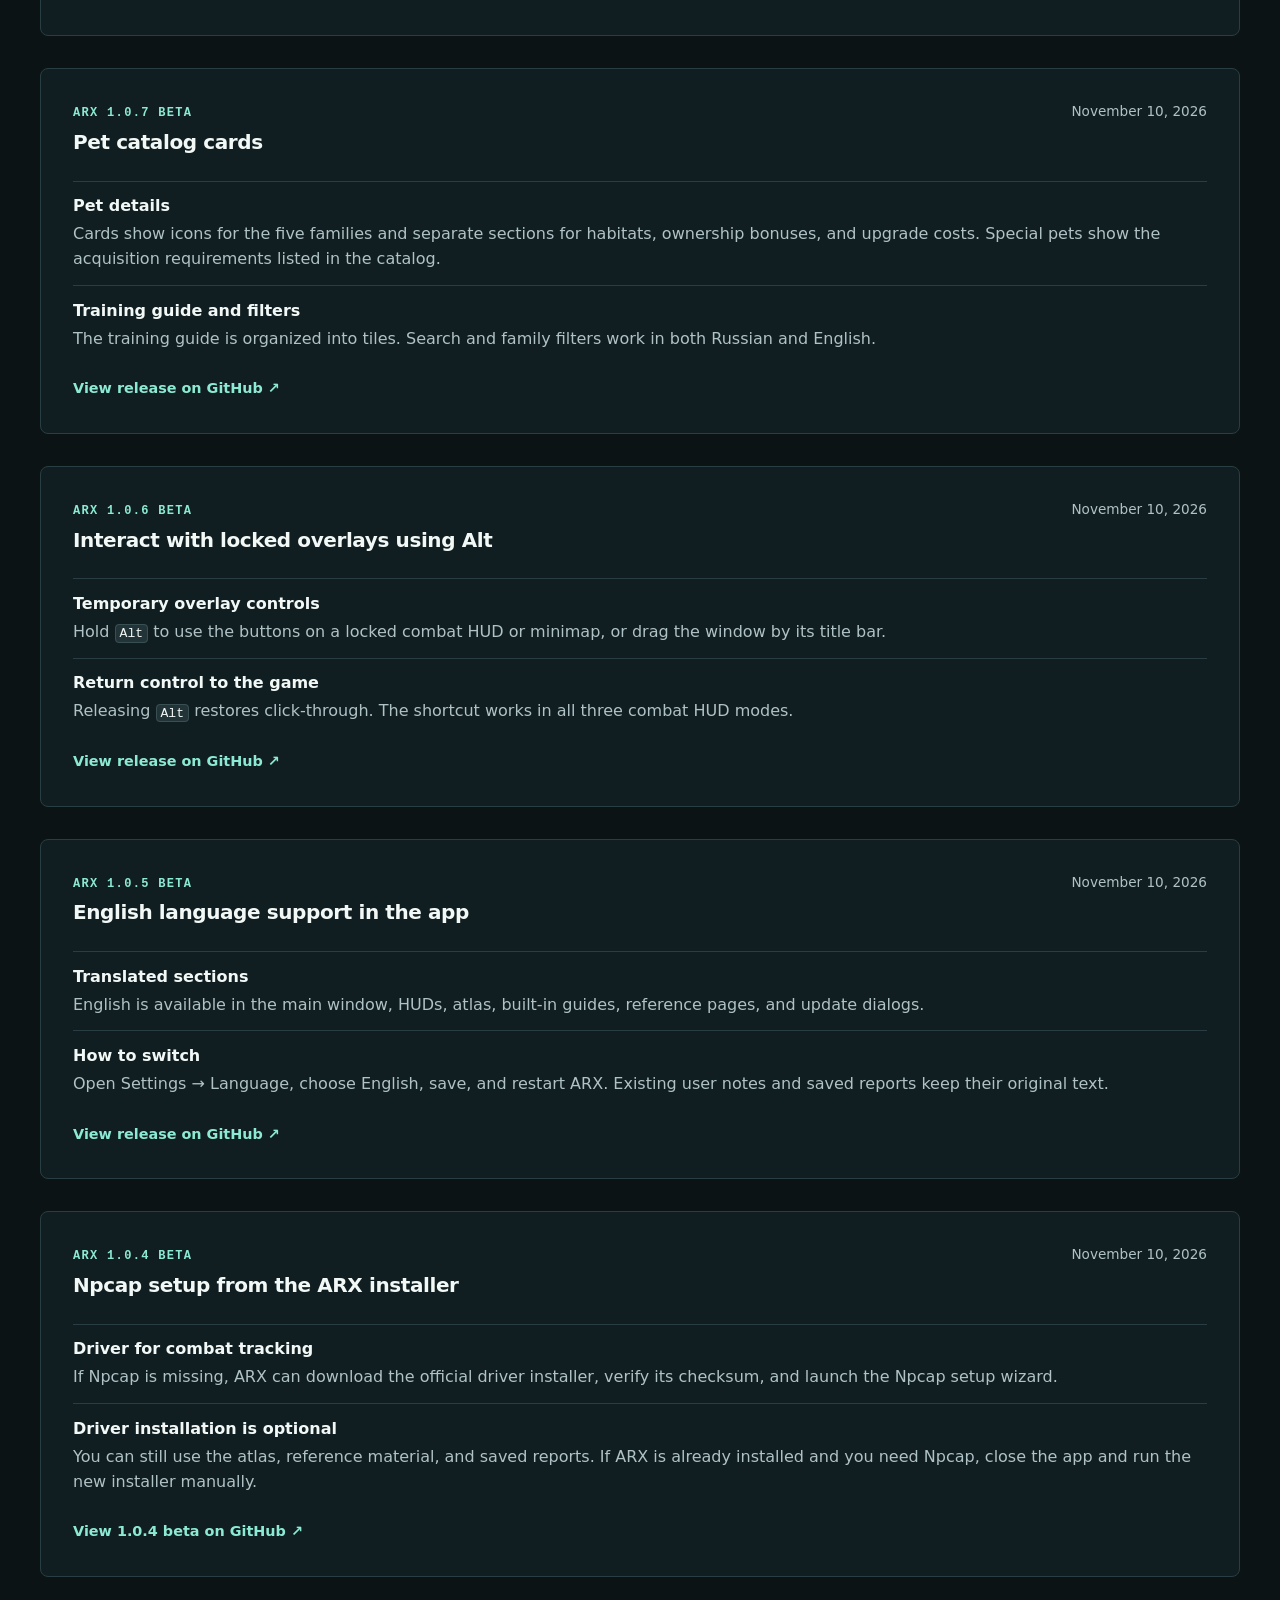
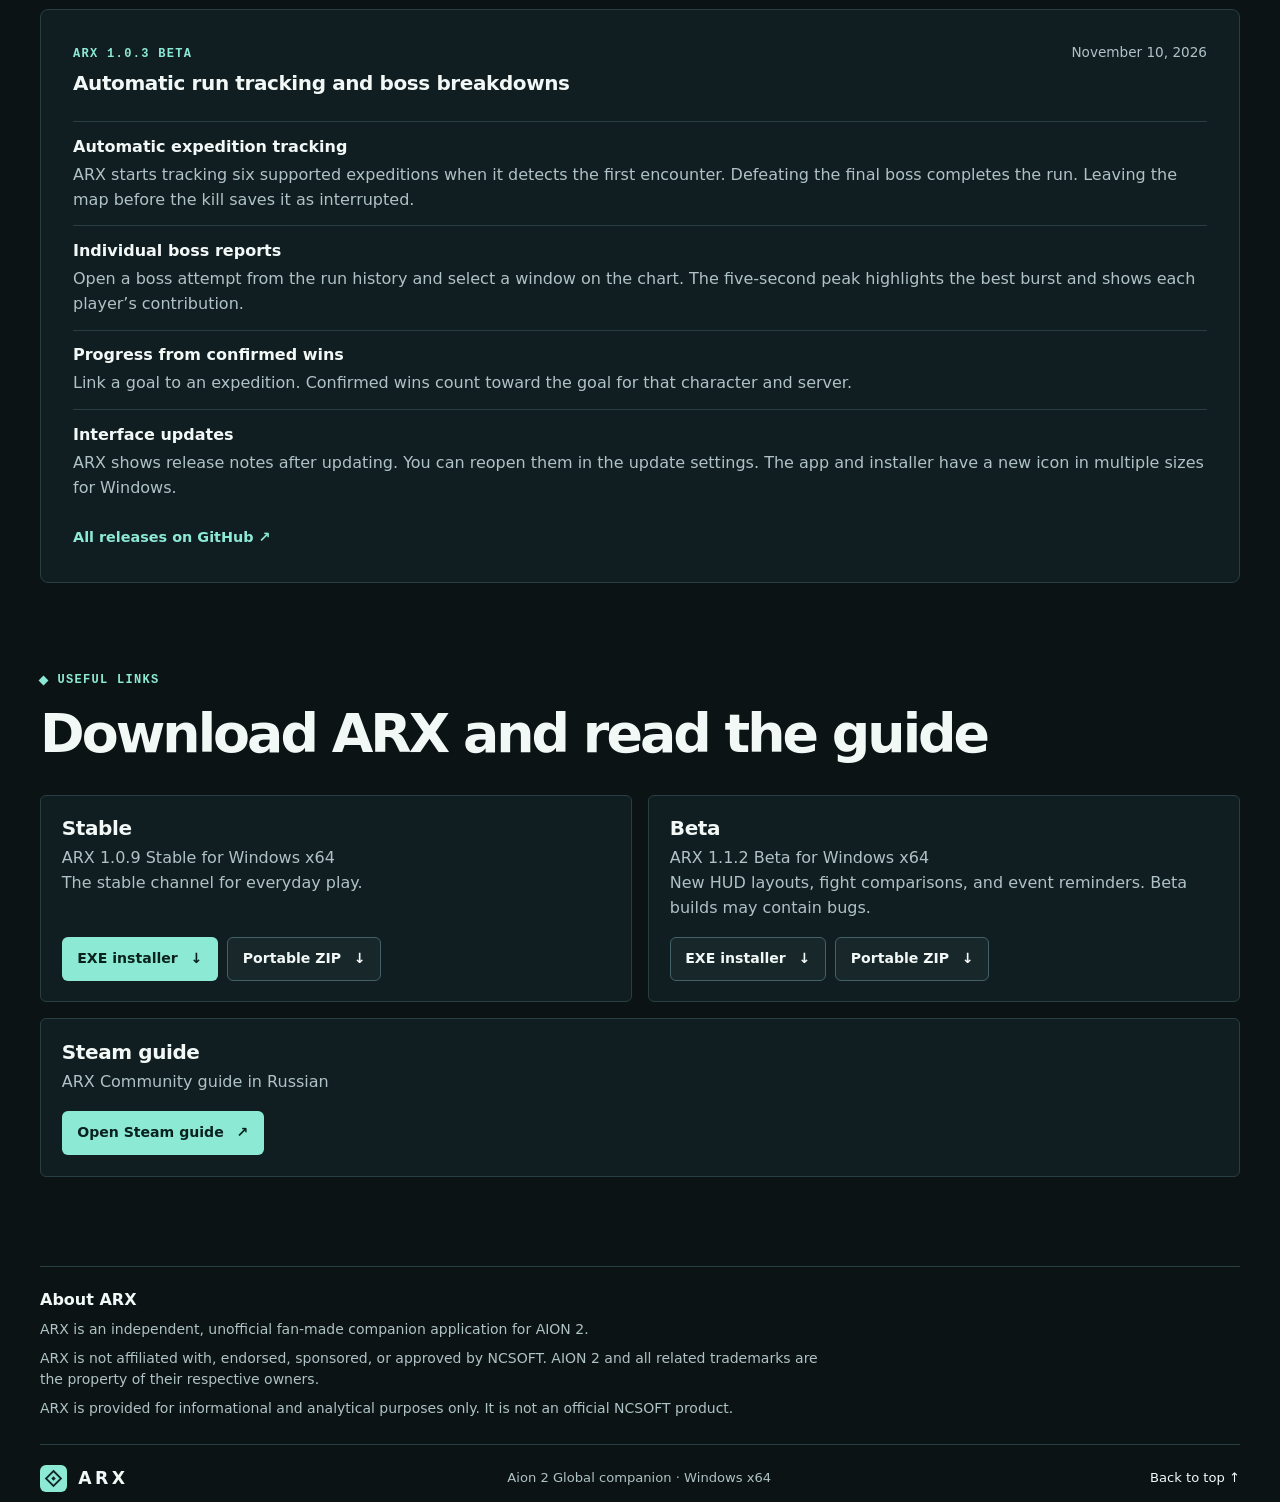
==== commit 9083c428: "Update ARX website for Beta 1.1.2 and add project notice" ====
--- a/en.html
+++ b/en.html
@@ -8,7 +8,7 @@
   <title>ARX — Aion 2 Global Companion</title>
   <link rel="icon" href="assets/arx.svg" type="image/svg+xml">
   <link rel="alternate" hreflang="ru" href="./">
-  <link rel="stylesheet" href="style.css?v=4">
+  <link rel="stylesheet" href="style.css?v=5">
   <script src="downloads.js?v=5" defer></script>
 </head>
 <body>
@@ -44,8 +44,8 @@
           <p class="platform"><strong data-release-version="stable">ARX 1.0.9 Stable</strong> <span></span> WINDOWS x64 <span></span> GPL-3.0</p>
         </div>
         <figure class="hero-shot">
-          <img src="assets/analysis-110-en.png" width="1340" height="900" alt="ARX combat report with a damage timeline and party statistics">
-          <figcaption><span class="dot"></span> Combat report <span class="caption-note">Demo encounter · 1.1.0 Beta</span></figcaption>
+          <img src="assets/analysis-112-en.png" width="1340" height="900" alt="ARX combat report with a damage timeline and party statistics">
+          <figcaption><span class="dot"></span> Combat report <span class="caption-note">Demo encounter · 1.1.2 Beta</span></figcaption>
         </figure>
       </div>
     </section>
@@ -138,6 +138,7 @@
           <li><h3>Enable combat tracking</h3><p>If Npcap is missing, the ARX installer offers to install it. Install it separately if you use the portable version. Start ARX before logging in with your character, or change zones if you are already in game.</p></li>
           <li><h3>Turn on the overlays</h3><p>Use borderless windowed mode. Press <kbd>Alt</kbd> + <kbd>F8</kbd> for the combat overlay or <kbd>Ctrl</kbd> + <kbd>Alt</kbd> + <kbd>F10</kbd> for the minimap.</p></li>
         </ol>
+        <p class="setup-note">In Beta, the first-run wizard checks Npcap, network adapters, and game detection. You can reopen it in the Aion 2 connection settings.</p>
         <p class="setup-note">Go to Settings → ARX Update → Update Channel and choose Stable or Beta. ARX offers the release from that channel. Switching back to Stable may install a lower version number. For the portable edition, download the ZIP for your chosen channel and extract it in full.</p>
         <p class="setup-note">ARX works without an account. Combat reports are stored in your local profile.</p>
       </div>
@@ -145,6 +146,32 @@
     <section class="wrap changelog" id="changelog" aria-labelledby="changelog-title">
       <p class="eyebrow"><span class="dot"></span> RELEASE HISTORY</p>
       <h2 id="changelog-title">What’s new</h2>
+      <article class="release" id="release-1-1-2">
+        <header class="release-header">
+          <div>
+            <p class="feature-index">ARX 1.1.2 BETA</p>
+            <h3>Combat HUD, reports, and planning</h3>
+          </div>
+          <time datetime="2026-11-14">November 14, 2026</time>
+        </header>
+        <p>The combat HUD ranks party members by total damage and marks your character with “YOU”. This release adds two HUD layouts, a system tray menu, and event reminders. Reports add fight comparisons, practice measurements, personal records, and anonymized exports. The session has a loot log, and the pet catalog lets you plan how many souls to save.</p>
+        <a class="release-link" href="https://github.com/Kadjiru/ATX/releases/tag/v1.1.2-beta">View release on GitHub <span aria-hidden="true">↗</span></a>
+      </article>
+      <article class="release" id="release-1-1-1">
+        <header class="release-header">
+          <div>
+            <p class="feature-index">ARX 1.1.1 BETA</p>
+            <h3>Connection wizard and diagnostics</h3>
+          </div>
+          <time datetime="2026-11-11">November 11, 2026</time>
+        </header>
+        <p>The first-run wizard checks Npcap, network adapters, and game detection. Reopen it in the Aion 2 connection settings. Diagnostics explain the current status and let you copy a summary or preview the JSON.</p>
+        <figure class="reference-shot release-preview">
+          <img src="assets/connection-112-en.png" width="620" height="620" loading="lazy" alt="Aion 2 connection wizard with the diagnostics preview open">
+          <figcaption>Connection diagnostics in 1.1.2 Beta</figcaption>
+        </figure>
+        <a class="release-link" href="https://github.com/Kadjiru/ATX/releases/tag/v1.1.1-beta">View release on GitHub <span aria-hidden="true">↗</span></a>
+      </article>
       <article class="release" id="release-1-1-0">
         <header class="release-header">
           <div>
@@ -272,12 +299,12 @@
         <article>
           <div>
             <h3>Beta</h3>
-            <p><span data-release-version="beta">ARX 1.1.0 Beta</span> for Windows x64</p>
-            <p>Try new features, including the Rift HUD. Beta builds may contain bugs.</p>
+            <p><span data-release-version="beta">ARX 1.1.2 Beta</span> for Windows x64</p>
+            <p>New HUD layouts, fight comparisons, and event reminders. Beta builds may contain bugs.</p>
           </div>
           <div class="download-actions">
-            <a class="button secondary" href="https://github.com/Kadjiru/ATX/releases/download/v1.1.0-beta/ARX-Beta-Setup-1.1.0-beta.exe" data-channel="beta" data-download="installer">EXE installer <span aria-hidden="true">↓</span></a>
-            <a class="button secondary" href="https://github.com/Kadjiru/ATX/releases/download/v1.1.0-beta/ARX-1.1.0-beta-win-x64.zip" data-channel="beta" data-download="portable">Portable ZIP <span aria-hidden="true">↓</span></a>
+            <a class="button secondary" href="https://github.com/Kadjiru/ATX/releases/download/v1.1.2-beta/ARX-Beta-Setup-1.1.2-beta.exe" data-channel="beta" data-download="installer">EXE installer <span aria-hidden="true">↓</span></a>
+            <a class="button secondary" href="https://github.com/Kadjiru/ATX/releases/download/v1.1.2-beta/ARX-1.1.2-beta-win-x64.zip" data-channel="beta" data-download="portable">Portable ZIP <span aria-hidden="true">↓</span></a>
           </div>
         </article>
         <article id="steam">
@@ -287,10 +314,18 @@
       </div>
     </section>
   </main>
-  <footer class="wrap footer">
+  <footer class="wrap">
+    <section class="site-notice" id="about" aria-labelledby="about-title">
+      <h2 id="about-title">About ARX</h2>
+      <p>ARX is an independent, unofficial fan-made companion application for AION 2.</p>
+      <p>ARX is not affiliated with, endorsed, sponsored, or approved by NCSOFT. AION 2 and all related trademarks are the property of their respective owners.</p>
+      <p>ARX is provided for informational and analytical purposes only. It is not an official NCSOFT product.</p>
+    </section>
+    <div class="footer">
     <a class="brand" href="#top" aria-label="ARX home"><img src="assets/arx.svg" width="27" height="27" alt=""> ARX</a>
     <p>Aion 2 Global companion · Windows x64</p>
     <a href="#top">Back to top ↑</a>
+    </div>
   </footer>
 </body>
 </html>
--- a/style.css
+++ b/style.css
@@ -81,6 +81,7 @@
 .release-header .feature-index { margin-bottom: .5rem; }
 .release-header time { color: var(--muted); font-size: .85rem; }
 .release > p { margin-top: 1rem; color: var(--muted); }
+.release-preview { max-width: 390px; margin-top: 1rem; }
 .release-link { display: inline-block; margin-top: .8rem; color: var(--mint); font-size: .9rem; font-weight: 650; }
 .release-link:hover { text-decoration: underline; }
 .download-grid { display: grid; grid-template-columns: repeat(2, minmax(0, 1fr)); gap: 1rem; margin-top: 2rem; }
@@ -91,6 +92,10 @@
 .download-count { margin-top: 1.25rem; color: var(--muted); font-size: .9rem; }
 .download-count output { color: var(--mint); font-weight: 700; font-variant-numeric: tabular-nums; }
 .footer { padding-block: 1.25rem; border-top: 1px solid var(--line); }
+.site-notice { padding-block: 1.5rem; border-top: 1px solid var(--line); }
+.site-notice h2 { margin-bottom: .65rem; font-size: 1rem; letter-spacing: normal; }
+.site-notice p { max-width: 90ch; color: var(--muted); font-size: .875rem; }
+.site-notice p + p { margin-top: .45rem; }
 .footer p, .footer > a:last-child { font-size: .82rem; }
 section[id], article[id] { scroll-margin-top: 1.25rem; }
 
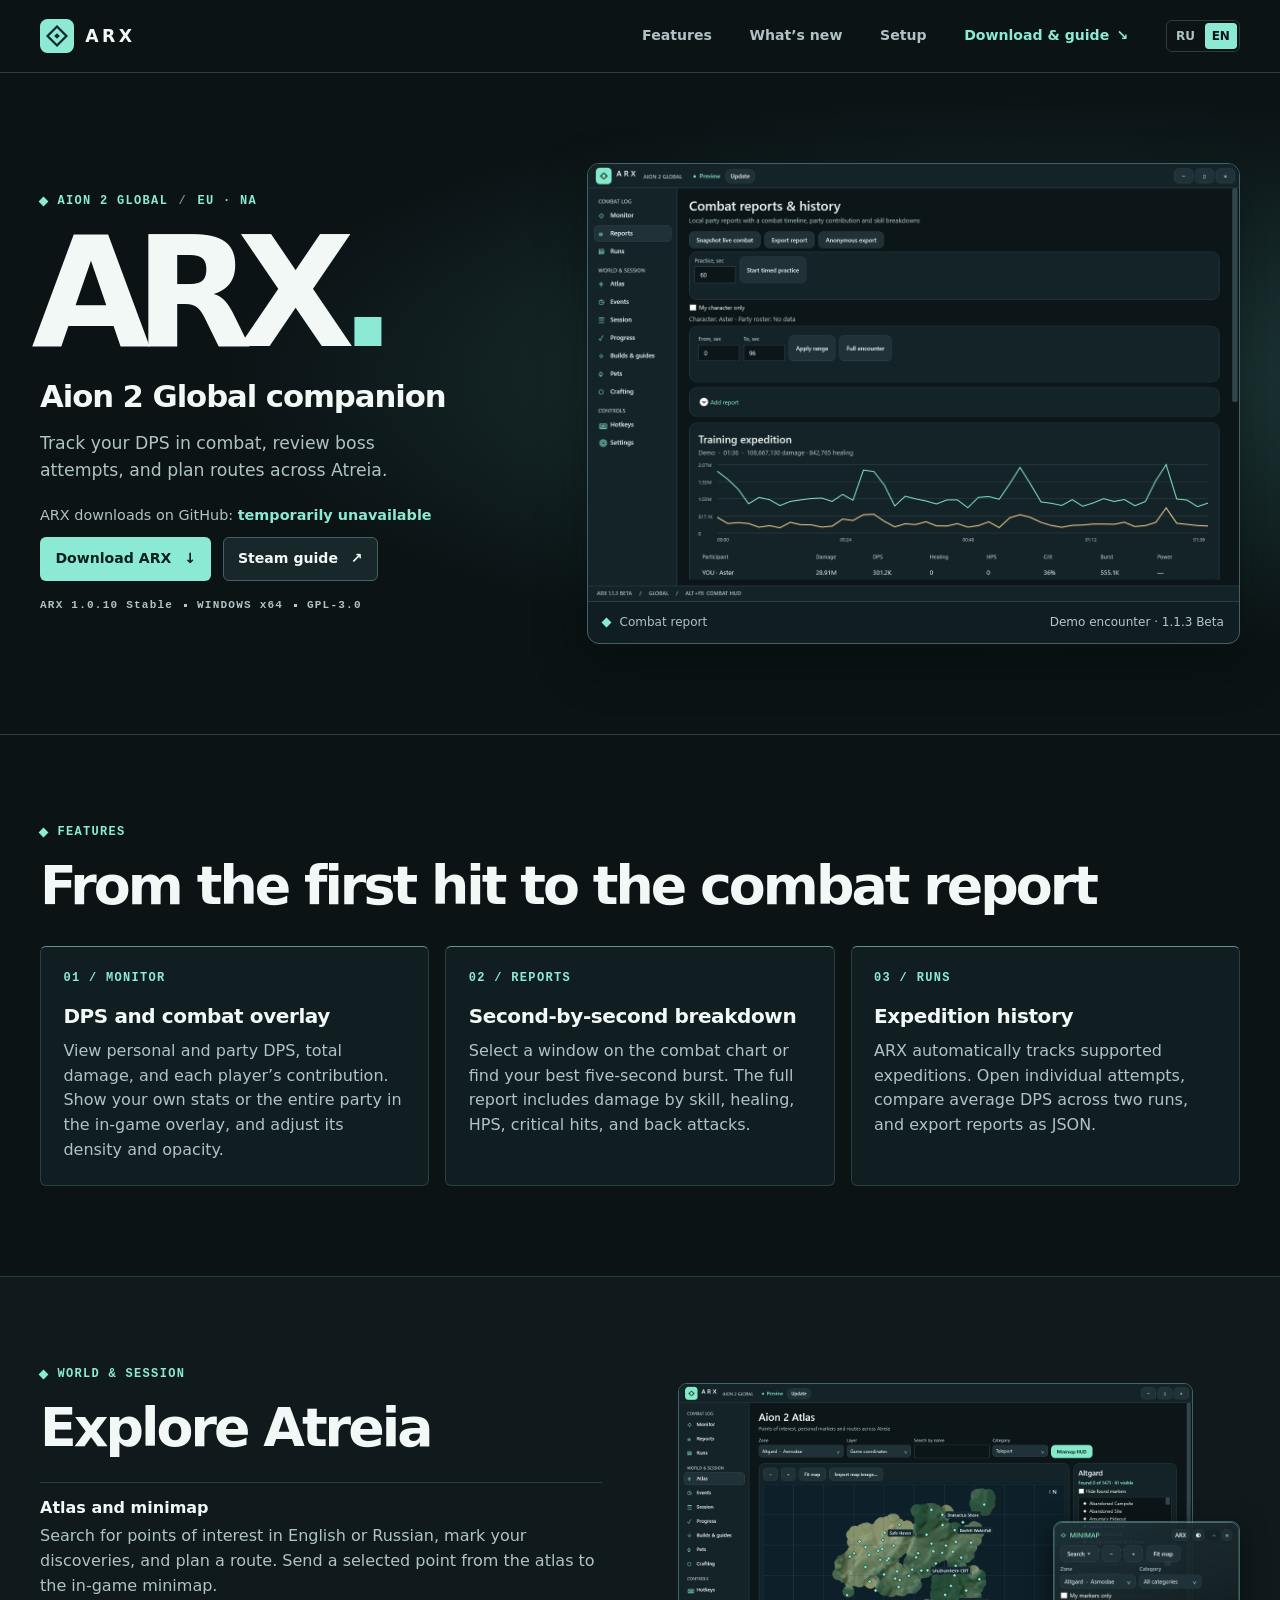
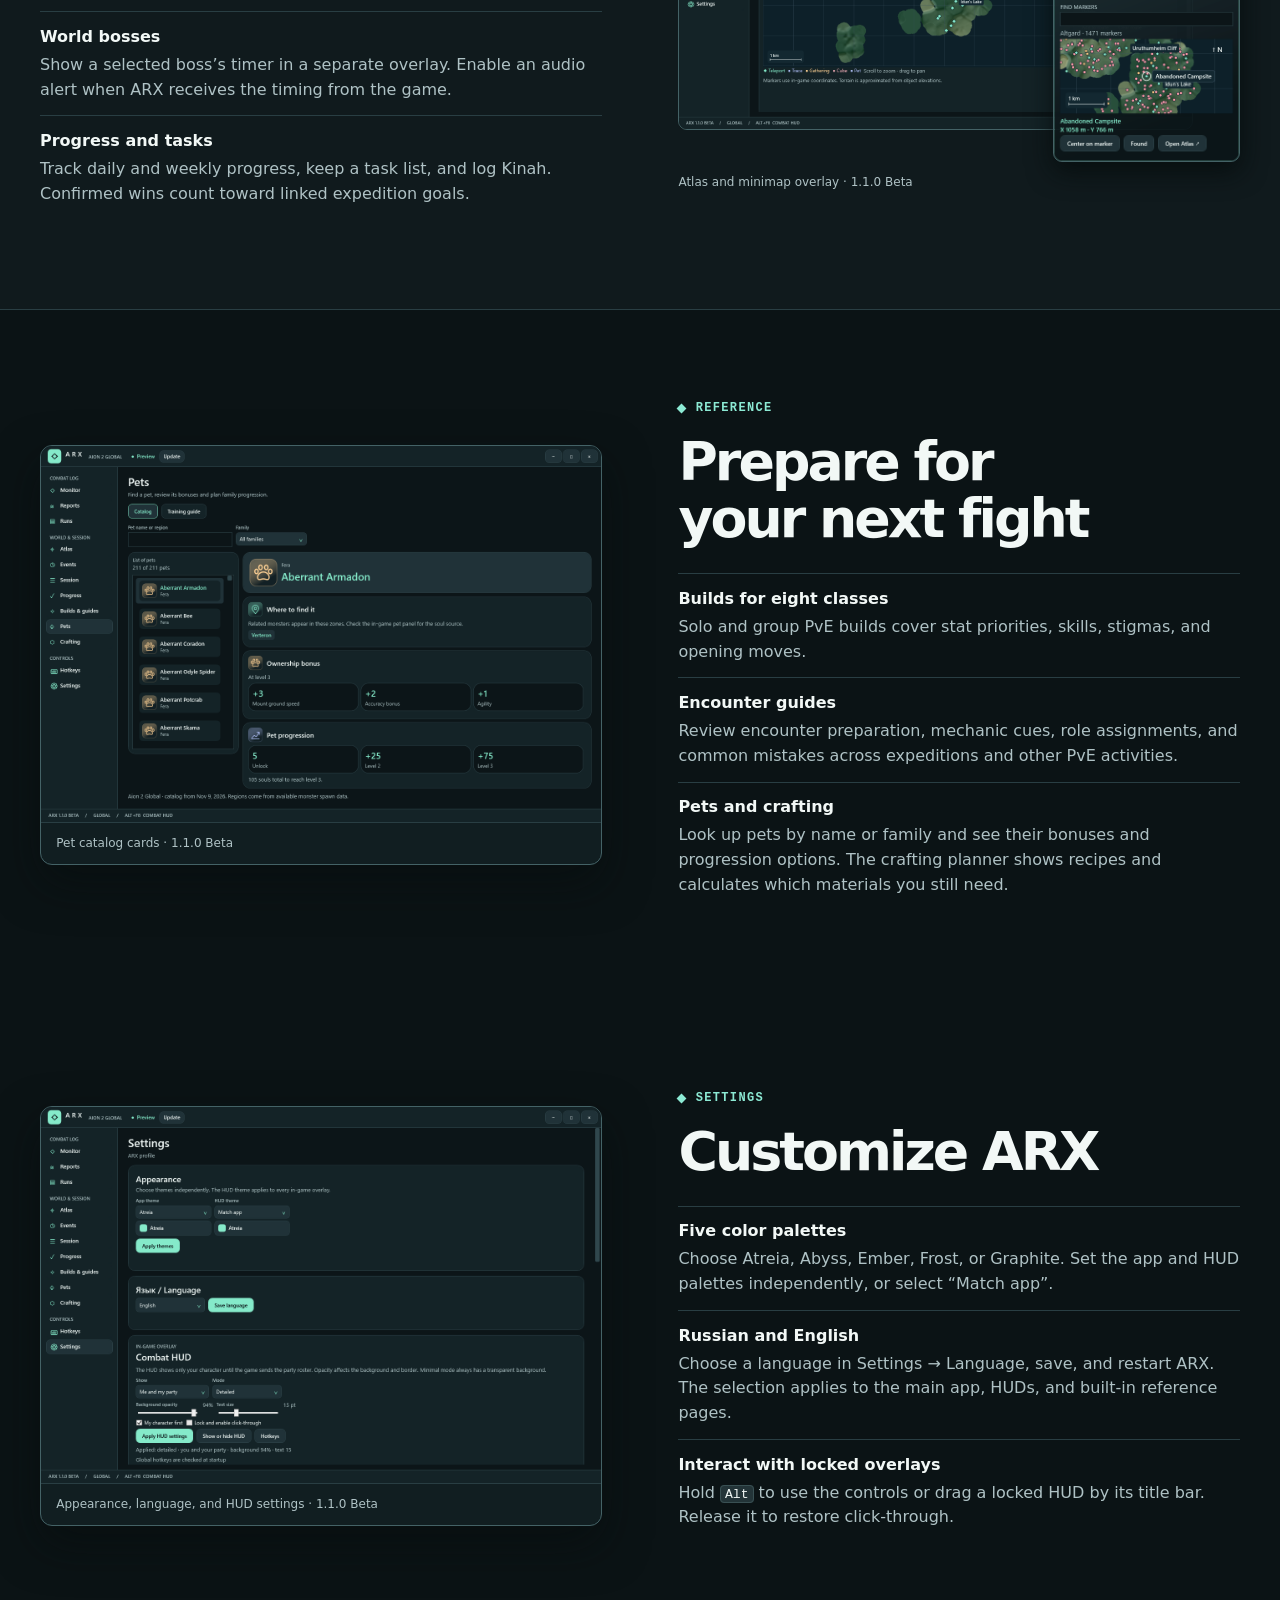
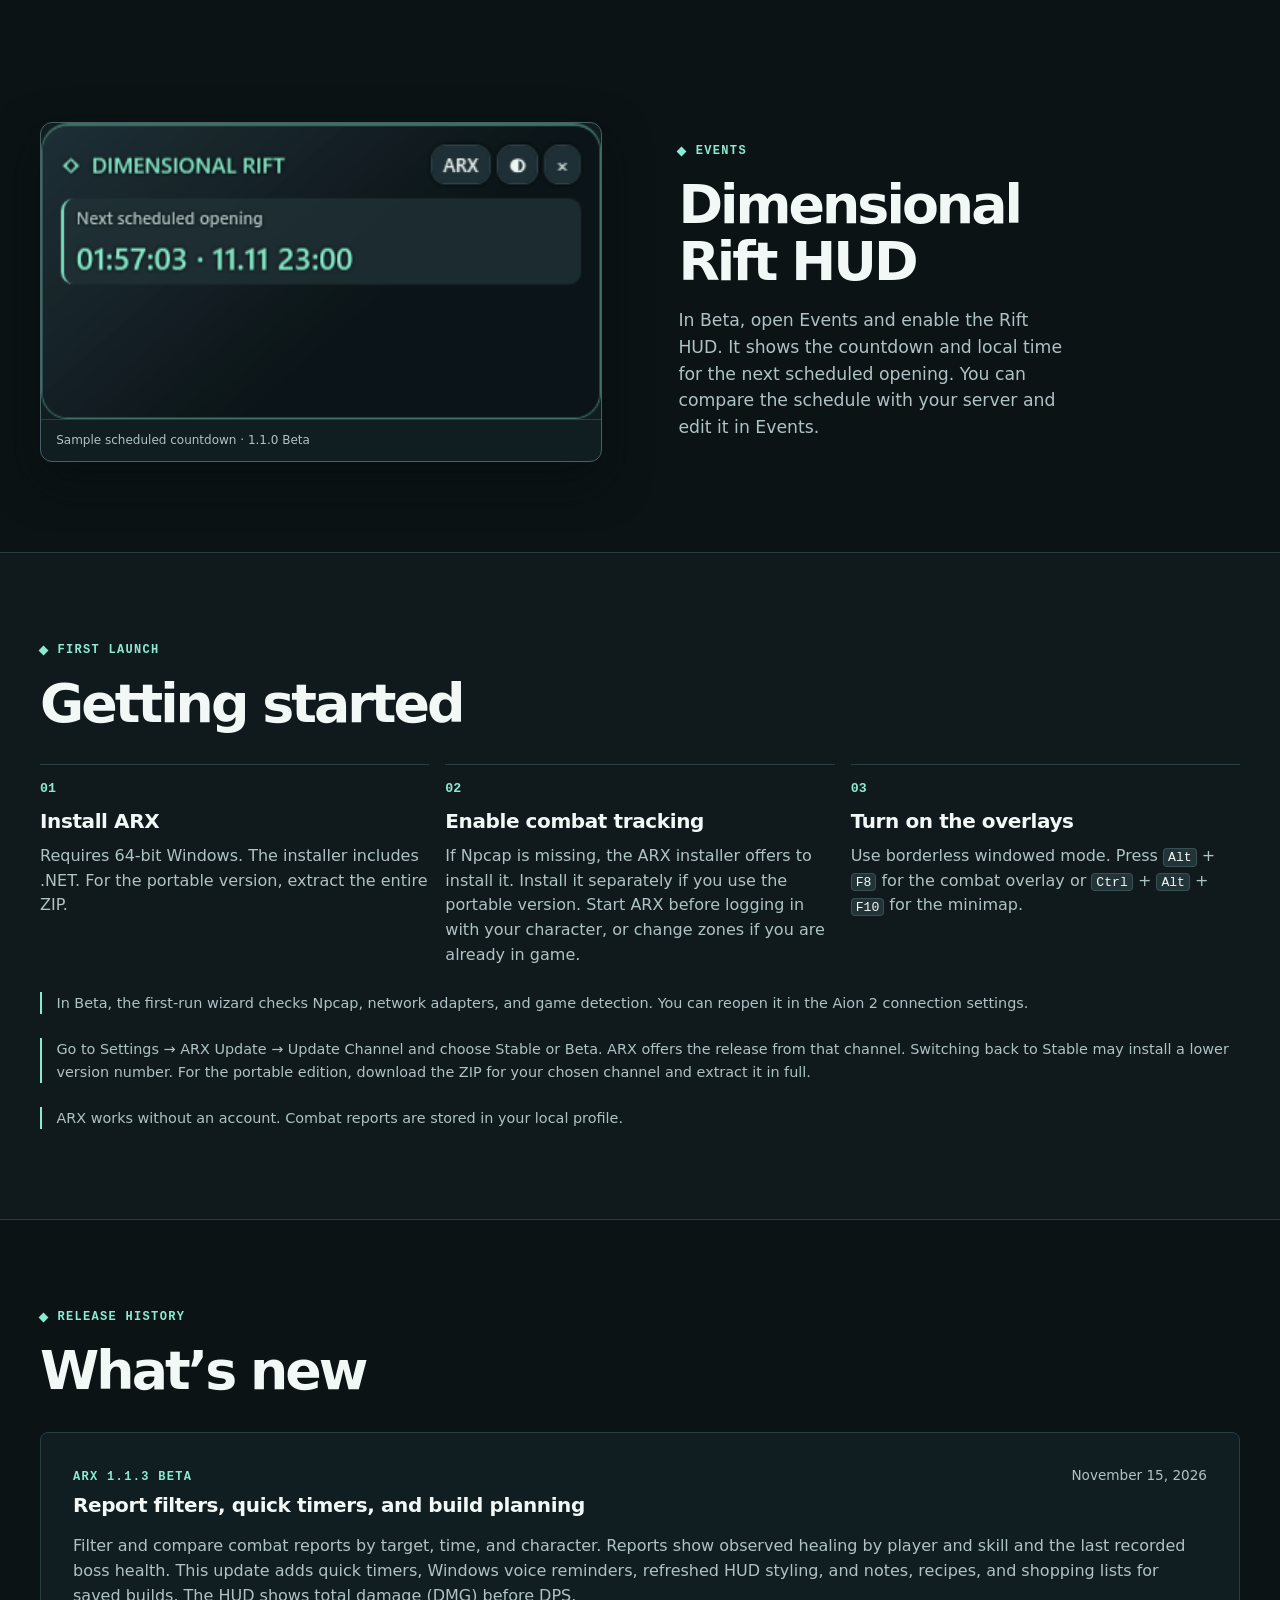
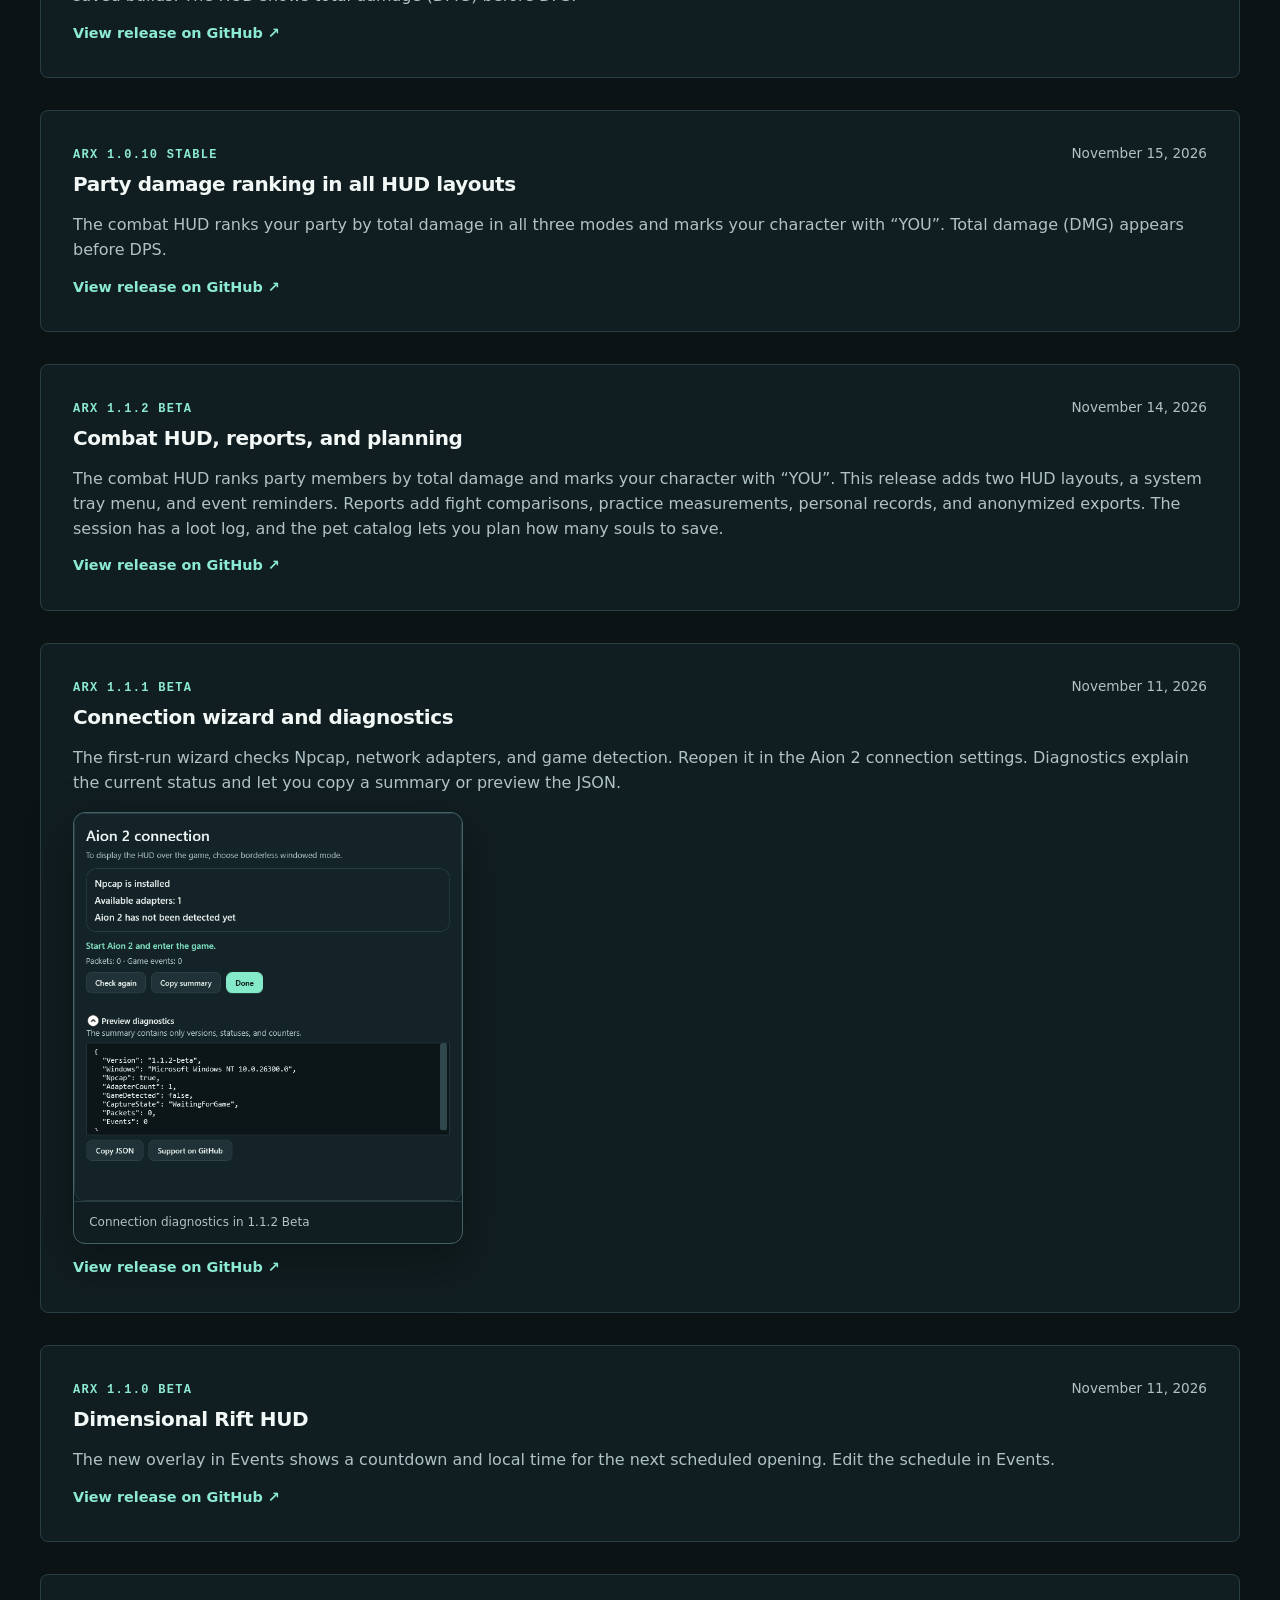
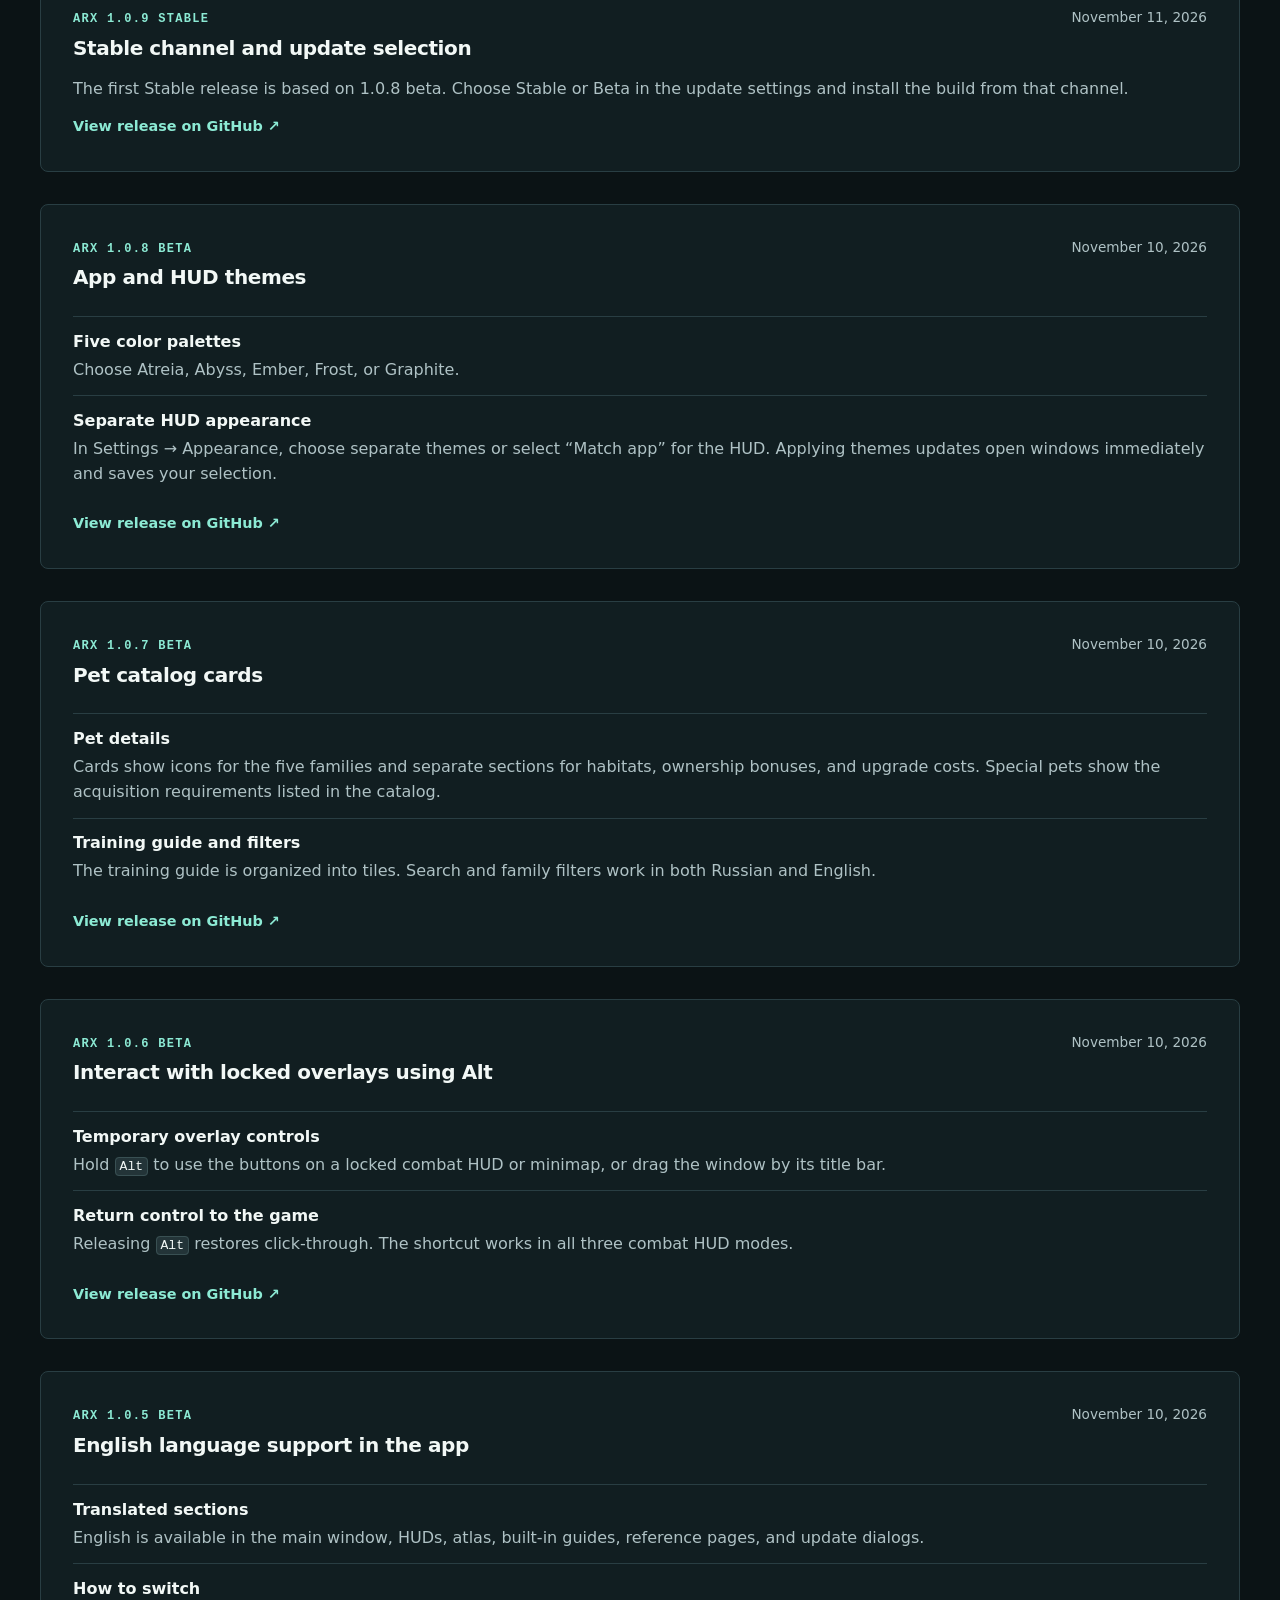
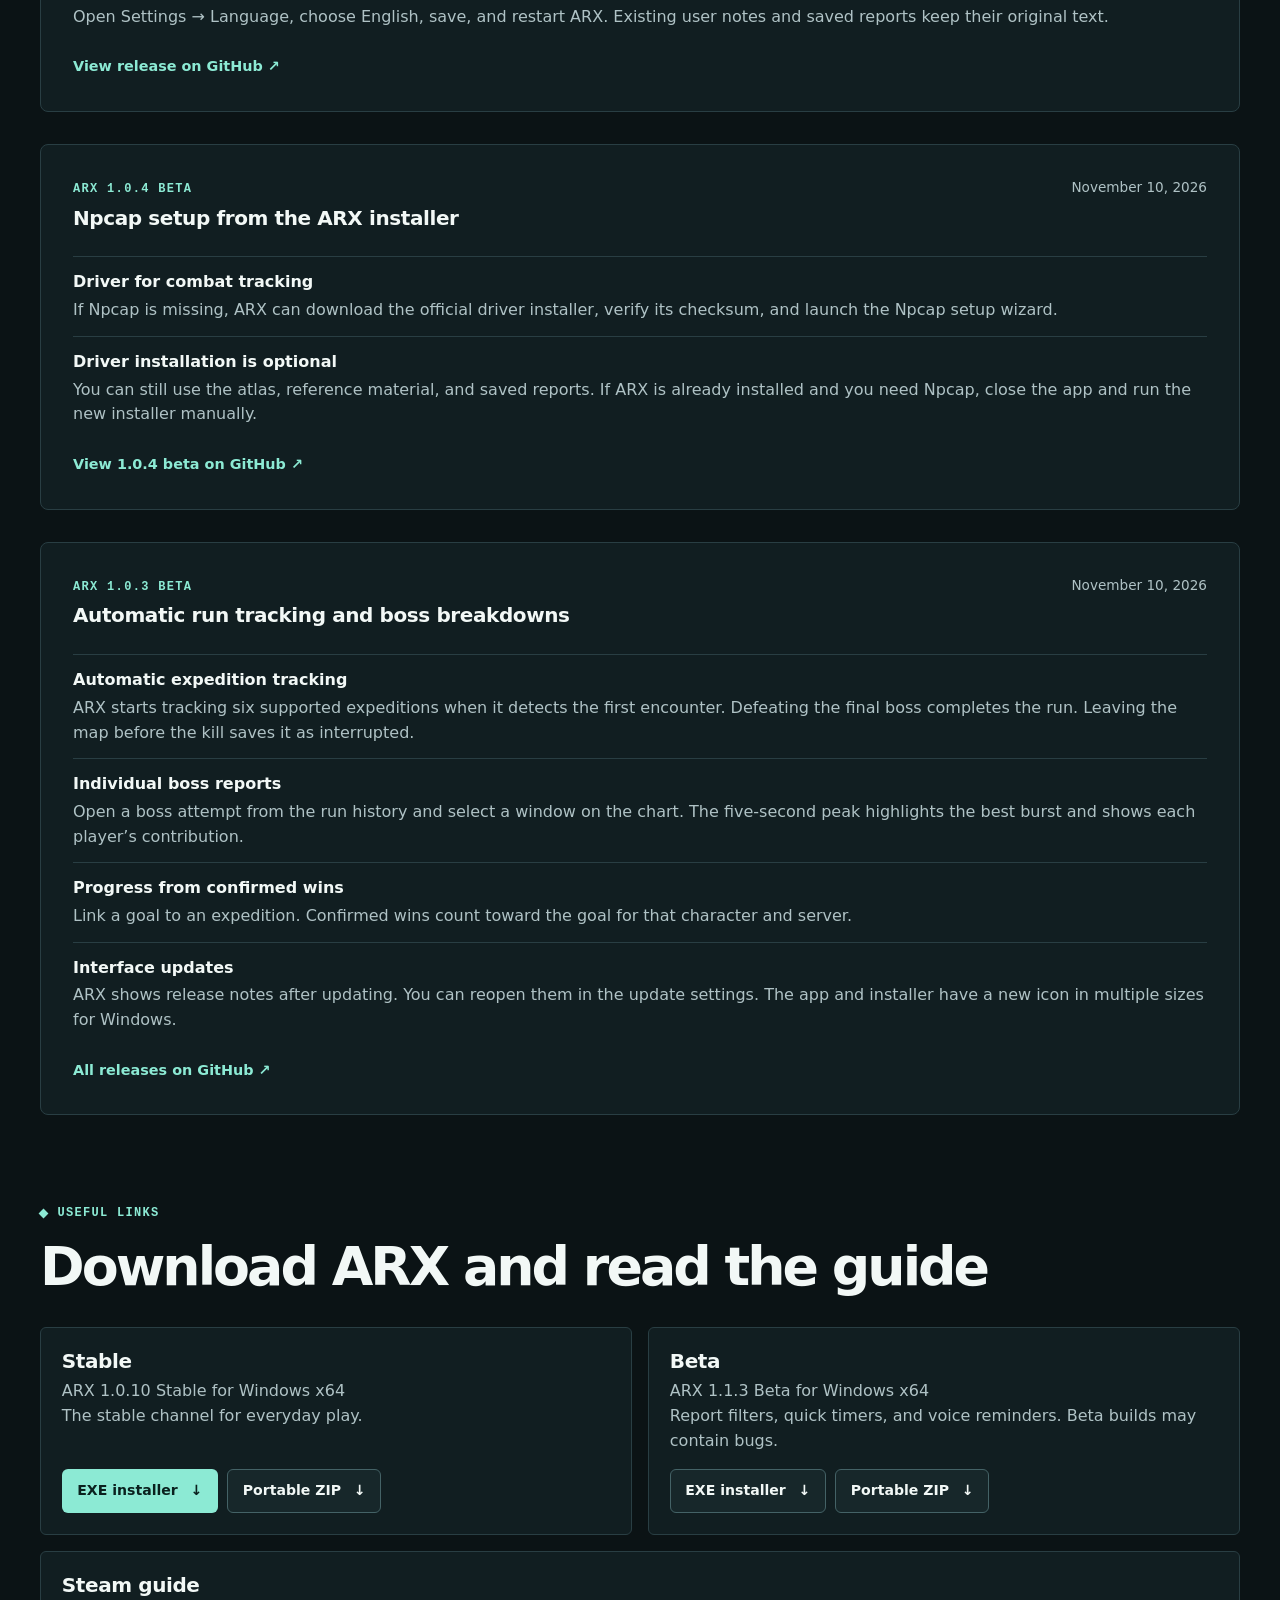
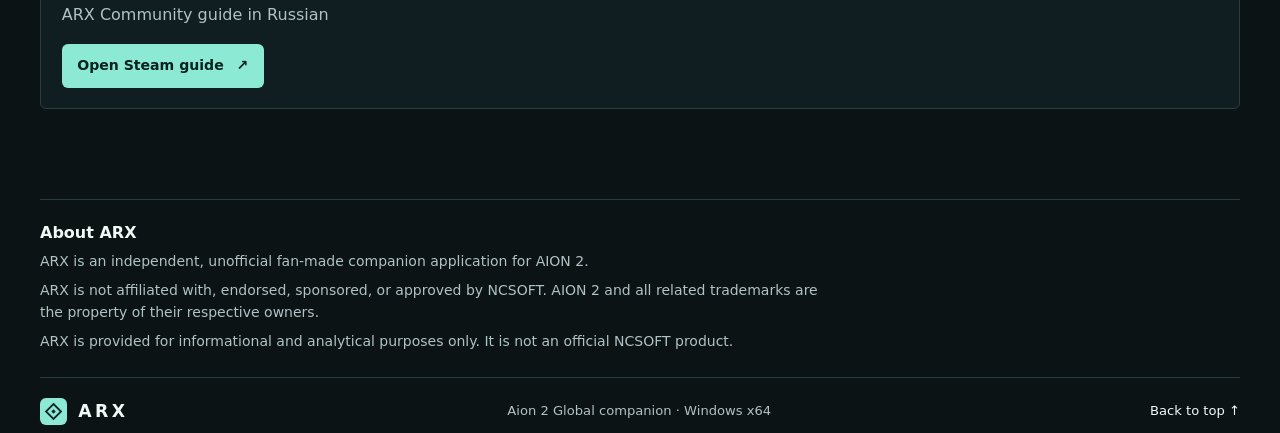
==== commit 5a631e2f: "Update ARX site for Stable 1.0.10 and Beta 1.1.3" ====
--- a/en.html
+++ b/en.html
@@ -38,14 +38,14 @@
           <p class="hero-text">Track your DPS in combat, review boss attempts, and plan routes across Atreia.</p>
           <p class="download-count">ARX downloads on GitHub: <output id="download-count" data-unavailable="temporarily unavailable">checking…</output></p>
           <div class="actions">
-            <a class="button primary" href="https://github.com/Kadjiru/ATX/releases/download/v1.0.9/ARX-Setup-1.0.9.exe" data-channel="stable" data-download="installer">Download ARX <span aria-hidden="true">↓</span></a>
+            <a class="button primary" href="https://github.com/Kadjiru/ATX/releases/download/v1.0.10/ARX-Setup-1.0.10.exe" data-channel="stable" data-download="installer">Download ARX <span aria-hidden="true">↓</span></a>
             <a class="button secondary" href="https://steamcommunity.com/sharedfiles/filedetails/?id=3837440685">Steam guide <span aria-hidden="true">↗</span></a>
           </div>
-          <p class="platform"><strong data-release-version="stable">ARX 1.0.9 Stable</strong> <span></span> WINDOWS x64 <span></span> GPL-3.0</p>
+          <p class="platform"><strong data-release-version="stable">ARX 1.0.10 Stable</strong> <span></span> WINDOWS x64 <span></span> GPL-3.0</p>
         </div>
         <figure class="hero-shot">
-          <img src="assets/analysis-112-en.png" width="1340" height="900" alt="ARX combat report with a damage timeline and party statistics">
-          <figcaption><span class="dot"></span> Combat report <span class="caption-note">Demo encounter · 1.1.2 Beta</span></figcaption>
+          <img src="assets/analysis-113-en.png" width="1340" height="900" alt="ARX combat report with a damage timeline and party statistics">
+          <figcaption><span class="dot"></span> Combat report <span class="caption-note">Demo encounter · 1.1.3 Beta</span></figcaption>
         </figure>
       </div>
     </section>
@@ -146,6 +146,28 @@
     <section class="wrap changelog" id="changelog" aria-labelledby="changelog-title">
       <p class="eyebrow"><span class="dot"></span> RELEASE HISTORY</p>
       <h2 id="changelog-title">What’s new</h2>
+      <article class="release" id="release-1-1-3">
+        <header class="release-header">
+          <div>
+            <p class="feature-index">ARX 1.1.3 BETA</p>
+            <h3>Report filters, quick timers, and build planning</h3>
+          </div>
+          <time datetime="2026-11-15">November 15, 2026</time>
+        </header>
+        <p>Filter and compare combat reports by target, time, and character. Reports show observed healing by player and skill and the last recorded boss health. This update adds quick timers, Windows voice reminders, refreshed HUD styling, and notes, recipes, and shopping lists for saved builds. The HUD shows total damage (DMG) before DPS.</p>
+        <a class="release-link" href="https://github.com/Kadjiru/ATX/releases/tag/v1.1.3-beta">View release on GitHub <span aria-hidden="true">↗</span></a>
+      </article>
+      <article class="release" id="release-1-0-10">
+        <header class="release-header">
+          <div>
+            <p class="feature-index">ARX 1.0.10 STABLE</p>
+            <h3>Party damage ranking in all HUD layouts</h3>
+          </div>
+          <time datetime="2026-11-15">November 15, 2026</time>
+        </header>
+        <p>The combat HUD ranks your party by total damage in all three modes and marks your character with “YOU”. Total damage (DMG) appears before DPS.</p>
+        <a class="release-link" href="https://github.com/Kadjiru/ATX/releases/tag/v1.0.10">View release on GitHub <span aria-hidden="true">↗</span></a>
+      </article>
       <article class="release" id="release-1-1-2">
         <header class="release-header">
           <div>
@@ -288,23 +310,23 @@
         <article id="download">
           <div>
             <h3>Stable</h3>
-            <p><span data-release-version="stable">ARX 1.0.9 Stable</span> for Windows x64</p>
+            <p><span data-release-version="stable">ARX 1.0.10 Stable</span> for Windows x64</p>
             <p>The stable channel for everyday play.</p>
           </div>
           <div class="download-actions">
-            <a class="button primary" href="https://github.com/Kadjiru/ATX/releases/download/v1.0.9/ARX-Setup-1.0.9.exe" data-channel="stable" data-download="installer">EXE installer <span aria-hidden="true">↓</span></a>
-            <a class="button secondary" href="https://github.com/Kadjiru/ATX/releases/download/v1.0.9/ARX-1.0.9-win-x64.zip" data-channel="stable" data-download="portable">Portable ZIP <span aria-hidden="true">↓</span></a>
+            <a class="button primary" href="https://github.com/Kadjiru/ATX/releases/download/v1.0.10/ARX-Setup-1.0.10.exe" data-channel="stable" data-download="installer">EXE installer <span aria-hidden="true">↓</span></a>
+            <a class="button secondary" href="https://github.com/Kadjiru/ATX/releases/download/v1.0.10/ARX-1.0.10-win-x64.zip" data-channel="stable" data-download="portable">Portable ZIP <span aria-hidden="true">↓</span></a>
           </div>
         </article>
         <article>
           <div>
             <h3>Beta</h3>
-            <p><span data-release-version="beta">ARX 1.1.2 Beta</span> for Windows x64</p>
-            <p>New HUD layouts, fight comparisons, and event reminders. Beta builds may contain bugs.</p>
+            <p><span data-release-version="beta">ARX 1.1.3 Beta</span> for Windows x64</p>
+            <p>Report filters, quick timers, and voice reminders. Beta builds may contain bugs.</p>
           </div>
           <div class="download-actions">
-            <a class="button secondary" href="https://github.com/Kadjiru/ATX/releases/download/v1.1.2-beta/ARX-Beta-Setup-1.1.2-beta.exe" data-channel="beta" data-download="installer">EXE installer <span aria-hidden="true">↓</span></a>
-            <a class="button secondary" href="https://github.com/Kadjiru/ATX/releases/download/v1.1.2-beta/ARX-1.1.2-beta-win-x64.zip" data-channel="beta" data-download="portable">Portable ZIP <span aria-hidden="true">↓</span></a>
+            <a class="button secondary" href="https://github.com/Kadjiru/ATX/releases/download/v1.1.3-beta/ARX-Beta-Setup-1.1.3-beta.exe" data-channel="beta" data-download="installer">EXE installer <span aria-hidden="true">↓</span></a>
+            <a class="button secondary" href="https://github.com/Kadjiru/ATX/releases/download/v1.1.3-beta/ARX-1.1.3-beta-win-x64.zip" data-channel="beta" data-download="portable">Portable ZIP <span aria-hidden="true">↓</span></a>
           </div>
         </article>
         <article id="steam">
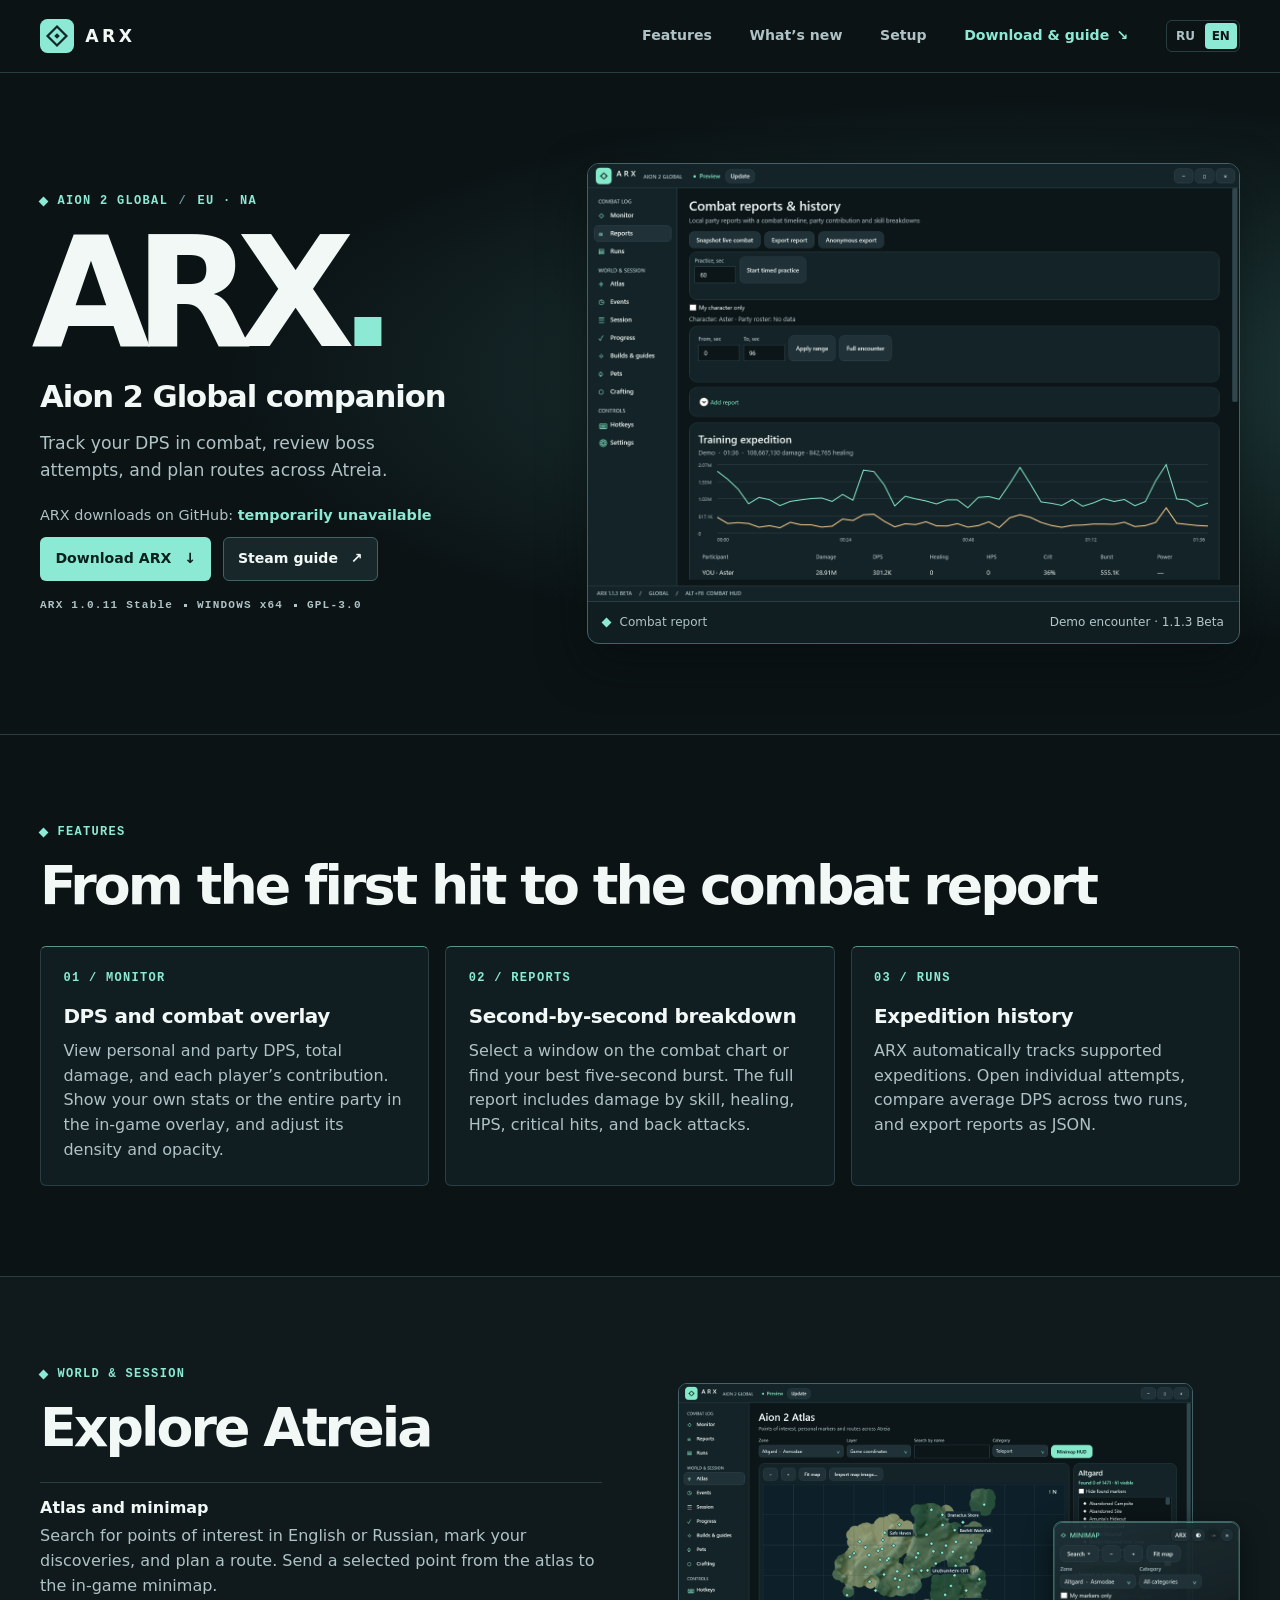
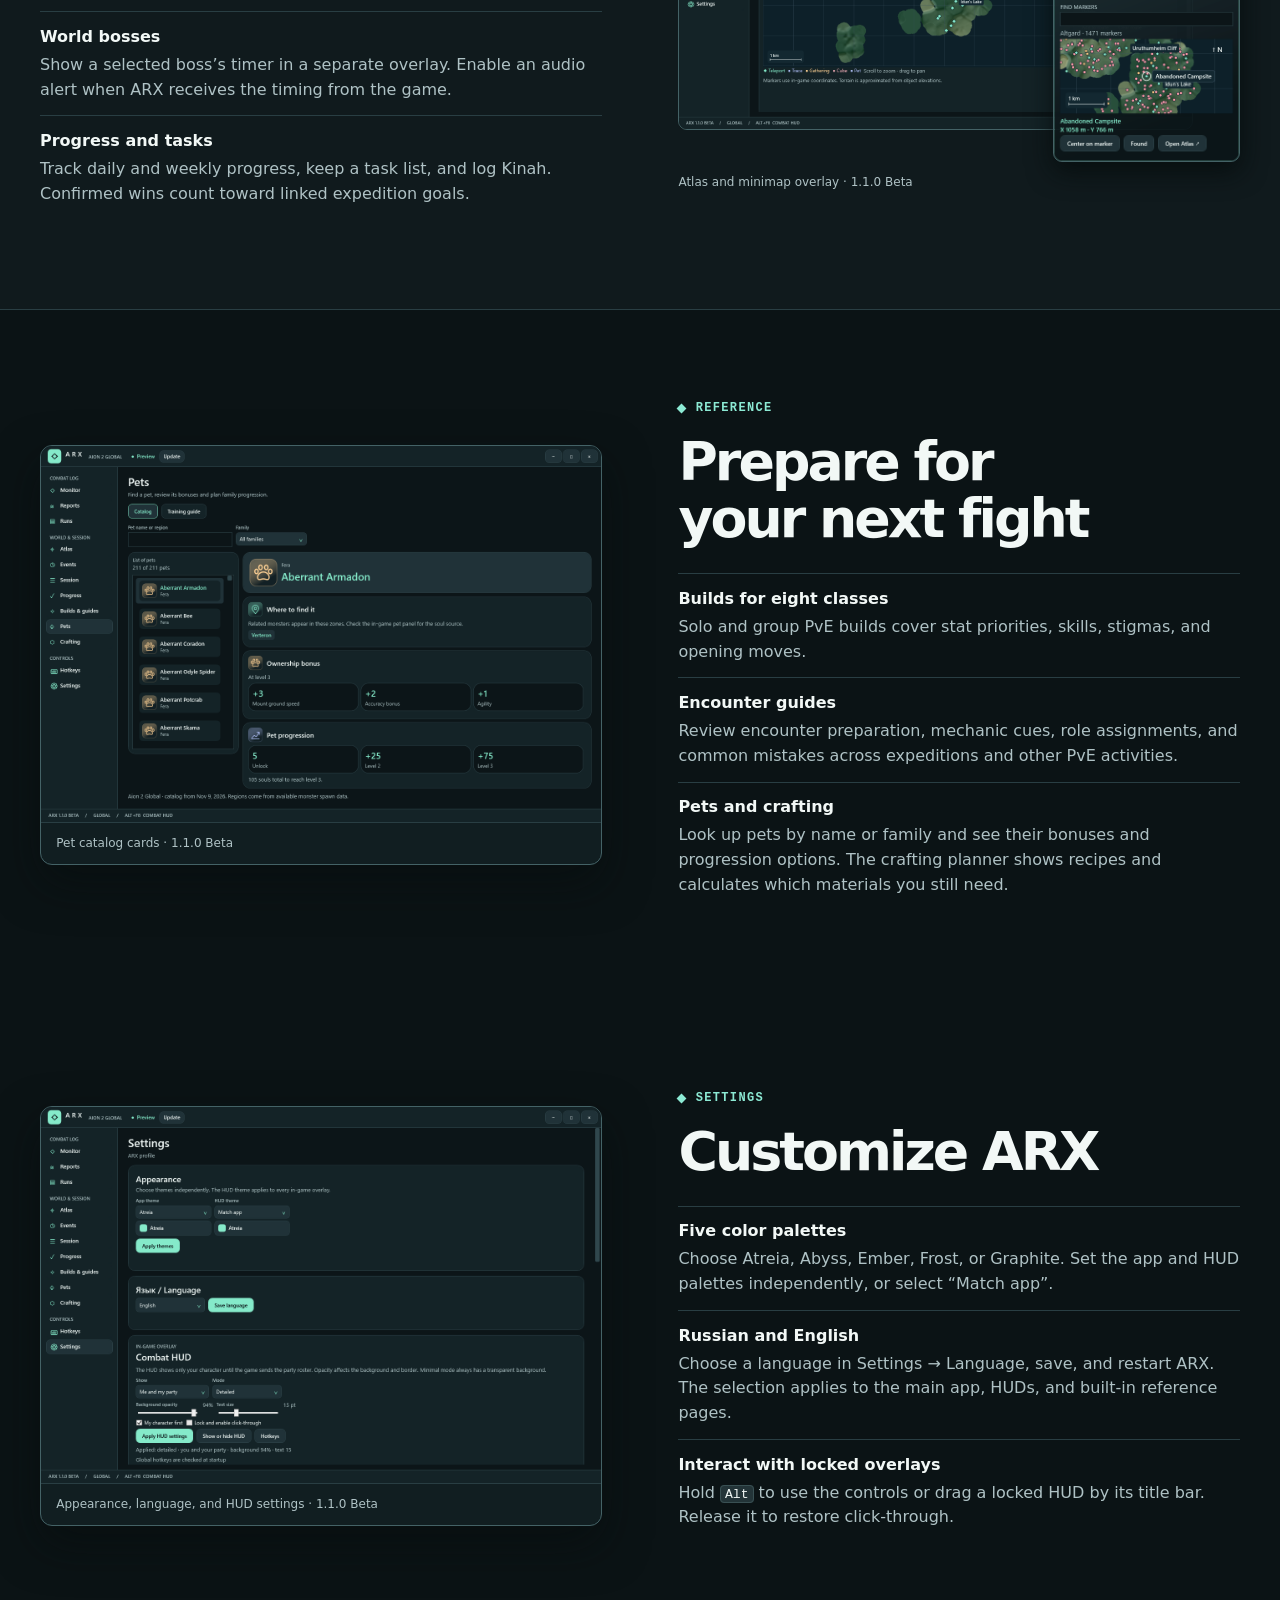
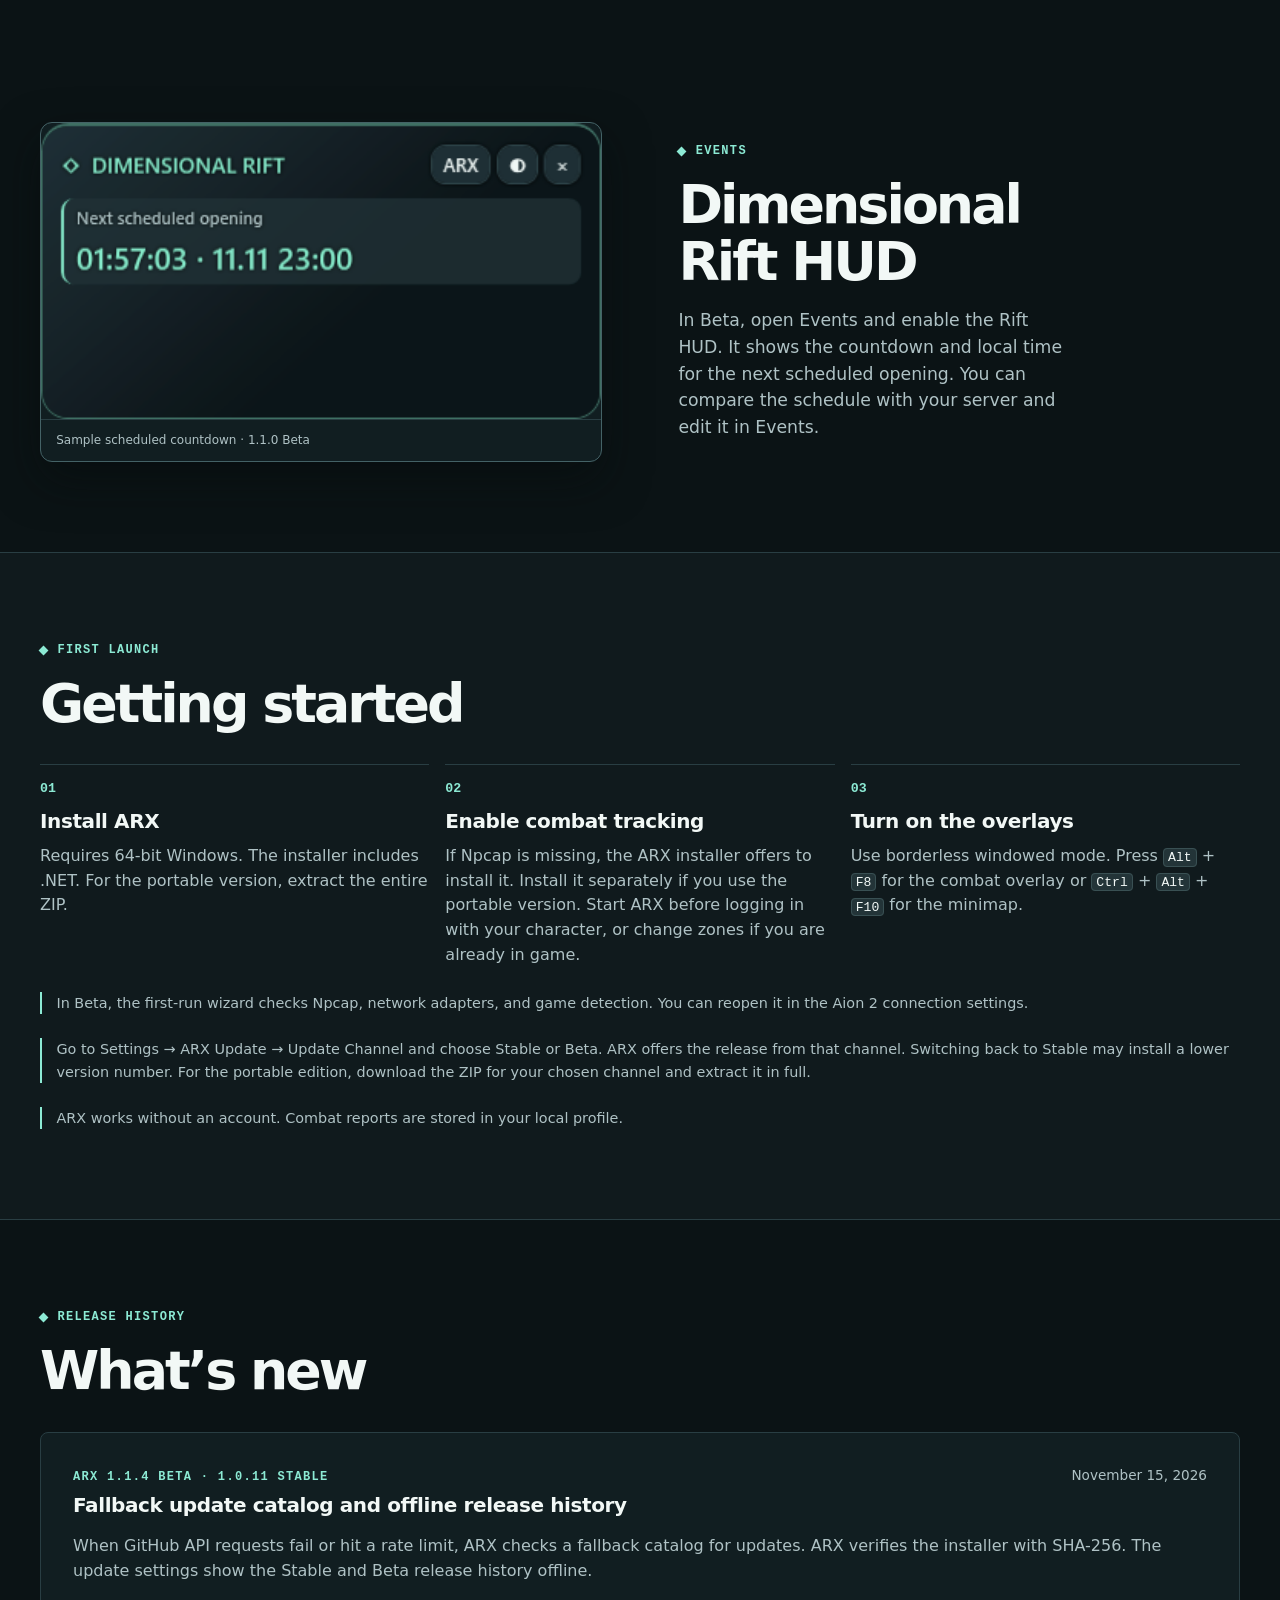
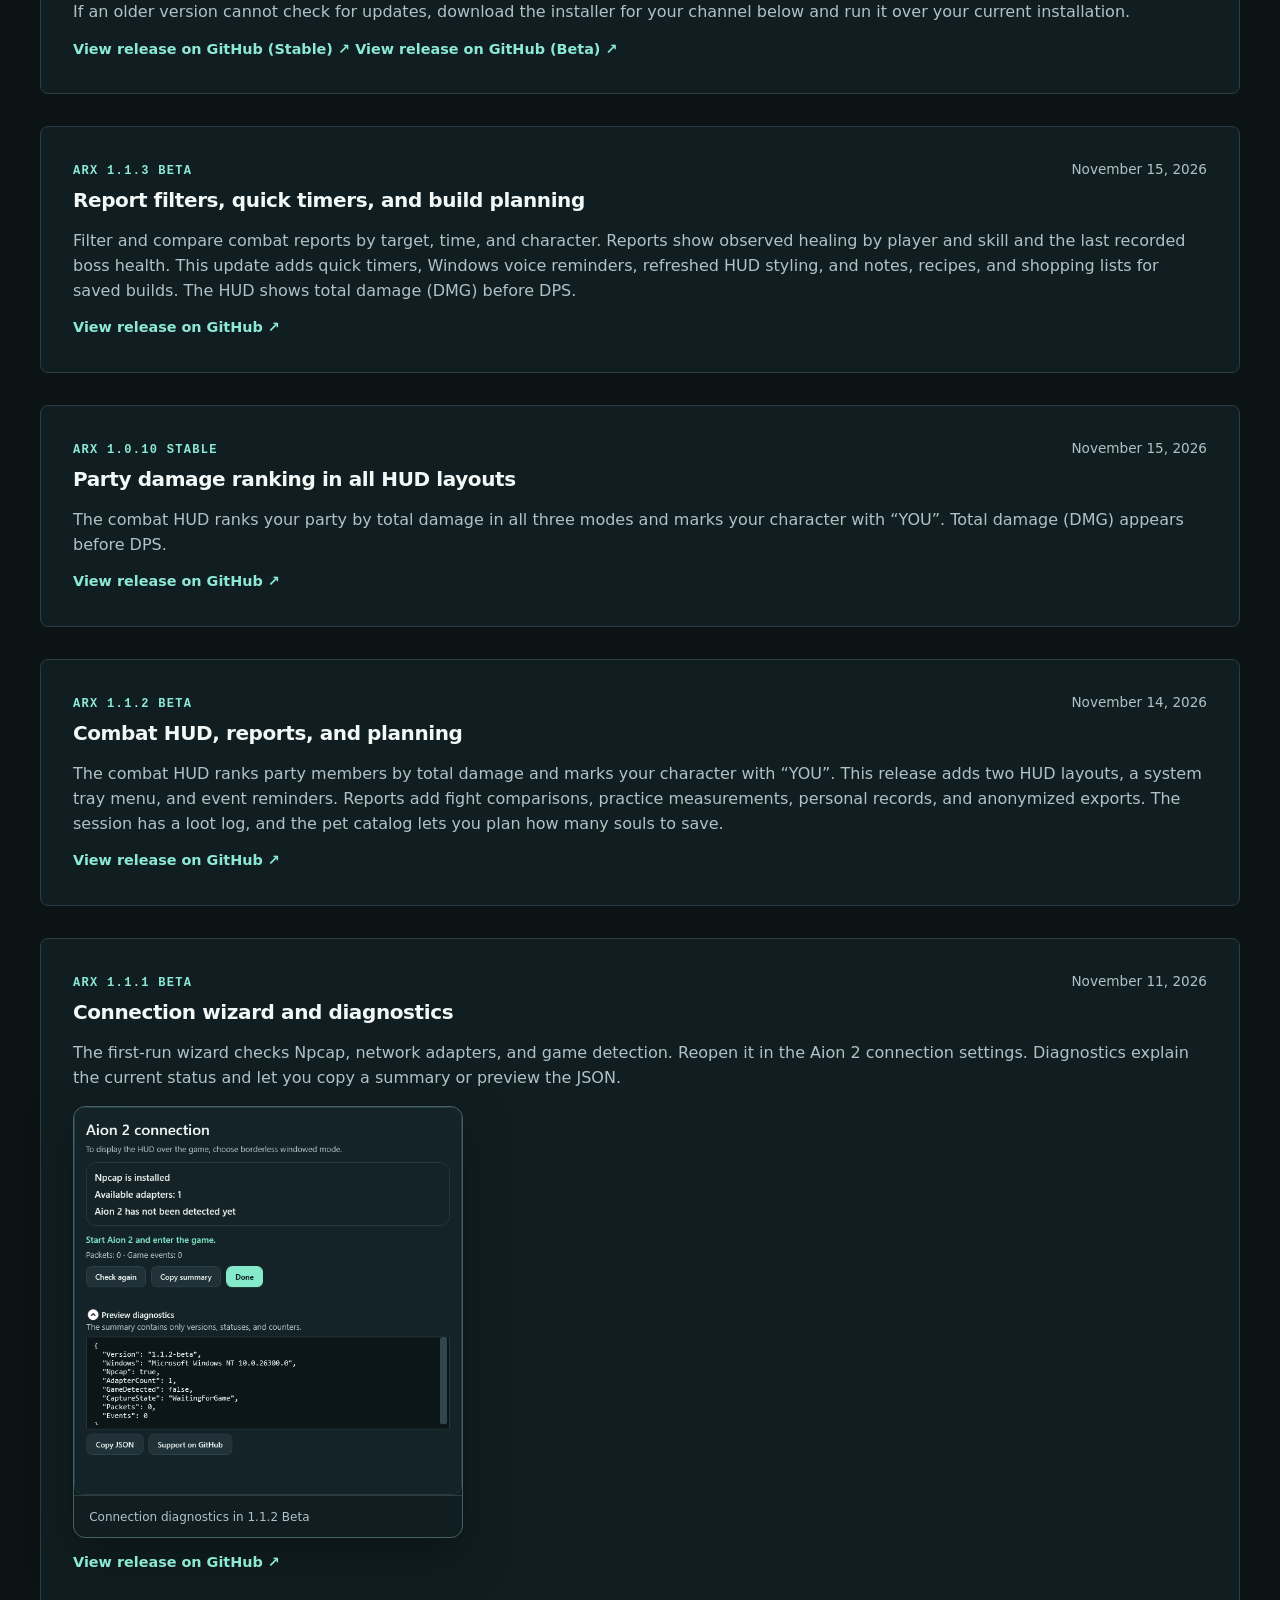
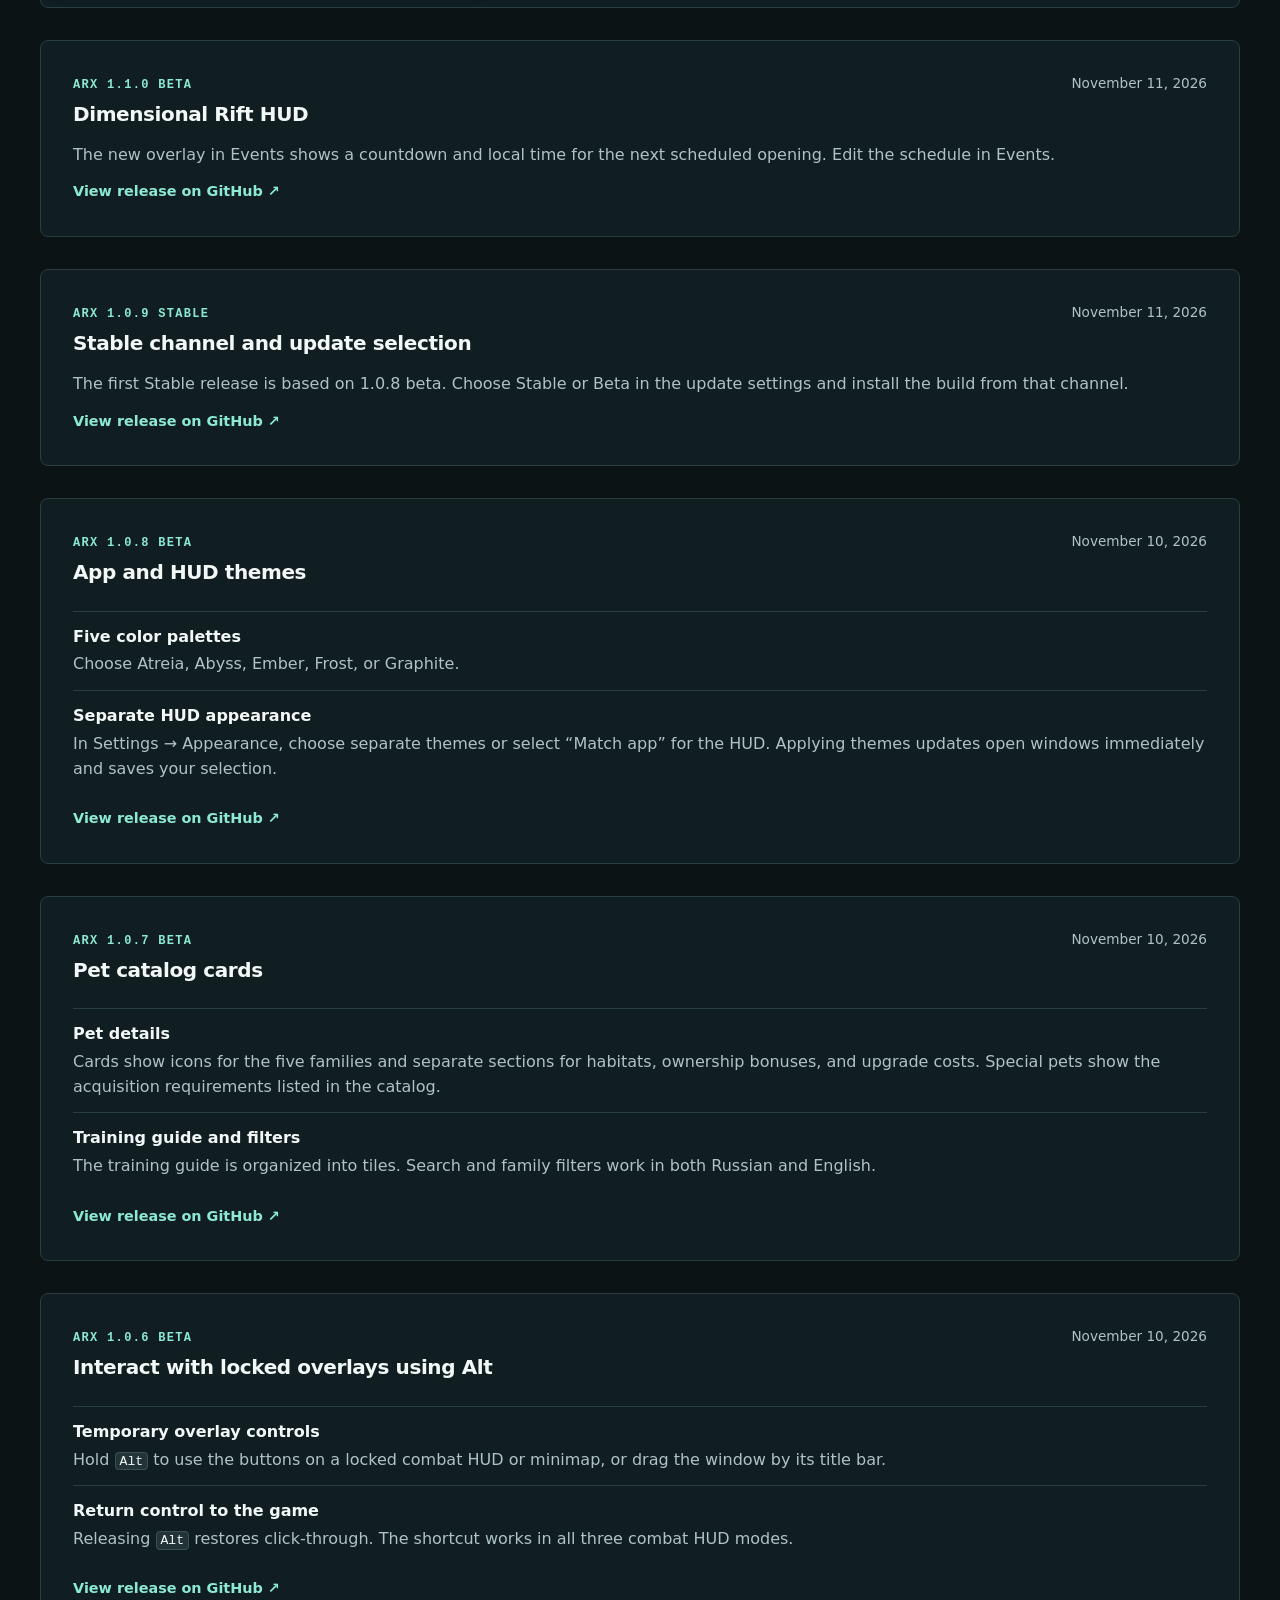
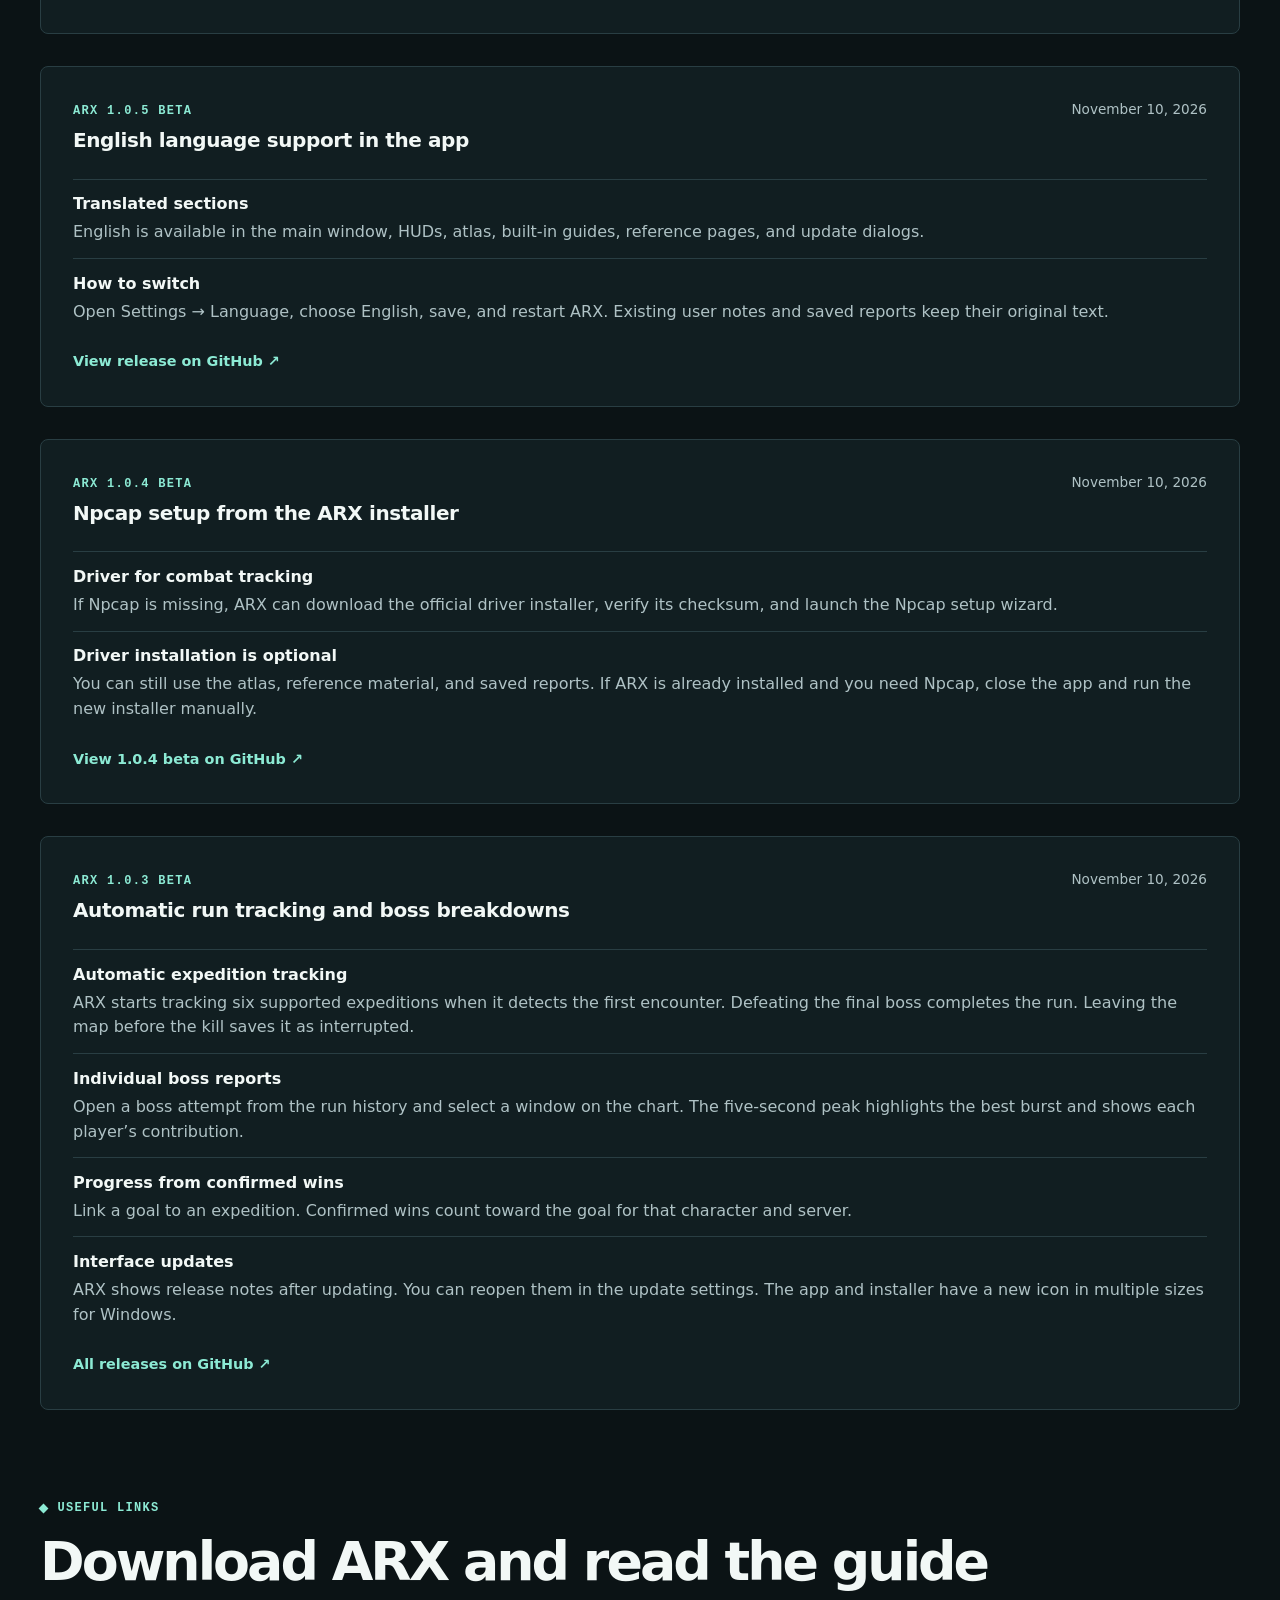
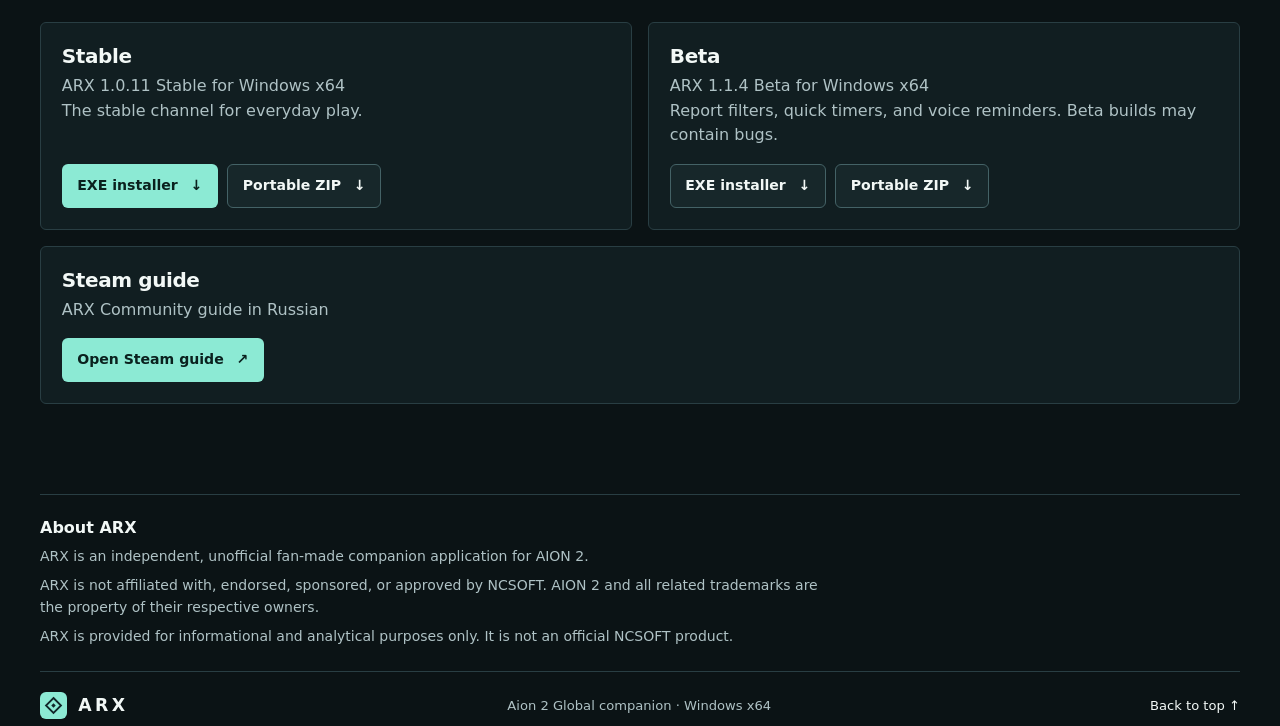
==== commit bcc5d100: "Update ARX site for Stable 1.0.11 and Beta 1.1.4" ====
--- a/en.html
+++ b/en.html
@@ -38,10 +38,10 @@
           <p class="hero-text">Track your DPS in combat, review boss attempts, and plan routes across Atreia.</p>
           <p class="download-count">ARX downloads on GitHub: <output id="download-count" data-unavailable="temporarily unavailable">checking…</output></p>
           <div class="actions">
-            <a class="button primary" href="https://github.com/Kadjiru/ATX/releases/download/v1.0.10/ARX-Setup-1.0.10.exe" data-channel="stable" data-download="installer">Download ARX <span aria-hidden="true">↓</span></a>
+            <a class="button primary" href="https://github.com/Kadjiru/ATX/releases/download/v1.0.11/ARX-Setup-1.0.11.exe" data-channel="stable" data-download="installer">Download ARX <span aria-hidden="true">↓</span></a>
             <a class="button secondary" href="https://steamcommunity.com/sharedfiles/filedetails/?id=3837440685">Steam guide <span aria-hidden="true">↗</span></a>
           </div>
-          <p class="platform"><strong data-release-version="stable">ARX 1.0.10 Stable</strong> <span></span> WINDOWS x64 <span></span> GPL-3.0</p>
+          <p class="platform"><strong data-release-version="stable">ARX 1.0.11 Stable</strong> <span></span> WINDOWS x64 <span></span> GPL-3.0</p>
         </div>
         <figure class="hero-shot">
           <img src="assets/analysis-113-en.png" width="1340" height="900" alt="ARX combat report with a damage timeline and party statistics">
@@ -146,6 +146,19 @@
     <section class="wrap changelog" id="changelog" aria-labelledby="changelog-title">
       <p class="eyebrow"><span class="dot"></span> RELEASE HISTORY</p>
       <h2 id="changelog-title">What’s new</h2>
+      <article class="release" id="release-1-1-4">
+        <header class="release-header">
+          <div>
+            <p class="feature-index">ARX 1.1.4 BETA · 1.0.11 STABLE</p>
+            <h3>Fallback update catalog and offline release history</h3>
+          </div>
+          <time datetime="2026-11-15">November 15, 2026</time>
+        </header>
+        <p>When GitHub API requests fail or hit a rate limit, ARX checks a fallback catalog for updates. ARX verifies the installer with SHA-256. The update settings show the Stable and Beta release history offline.</p>
+        <p>If an older version cannot check for updates, download the installer for your channel below and run it over your current installation.</p>
+        <a class="release-link" href="https://github.com/Kadjiru/ATX/releases/tag/v1.0.11">View release on GitHub (Stable) <span aria-hidden="true">↗</span></a>
+        <a class="release-link" href="https://github.com/Kadjiru/ATX/releases/tag/v1.1.4-beta">View release on GitHub (Beta) <span aria-hidden="true">↗</span></a>
+      </article>
       <article class="release" id="release-1-1-3">
         <header class="release-header">
           <div>
@@ -310,23 +323,23 @@
         <article id="download">
           <div>
             <h3>Stable</h3>
-            <p><span data-release-version="stable">ARX 1.0.10 Stable</span> for Windows x64</p>
+            <p><span data-release-version="stable">ARX 1.0.11 Stable</span> for Windows x64</p>
             <p>The stable channel for everyday play.</p>
           </div>
           <div class="download-actions">
-            <a class="button primary" href="https://github.com/Kadjiru/ATX/releases/download/v1.0.10/ARX-Setup-1.0.10.exe" data-channel="stable" data-download="installer">EXE installer <span aria-hidden="true">↓</span></a>
-            <a class="button secondary" href="https://github.com/Kadjiru/ATX/releases/download/v1.0.10/ARX-1.0.10-win-x64.zip" data-channel="stable" data-download="portable">Portable ZIP <span aria-hidden="true">↓</span></a>
+            <a class="button primary" href="https://github.com/Kadjiru/ATX/releases/download/v1.0.11/ARX-Setup-1.0.11.exe" data-channel="stable" data-download="installer">EXE installer <span aria-hidden="true">↓</span></a>
+            <a class="button secondary" href="https://github.com/Kadjiru/ATX/releases/download/v1.0.11/ARX-1.0.11-win-x64.zip" data-channel="stable" data-download="portable">Portable ZIP <span aria-hidden="true">↓</span></a>
           </div>
         </article>
         <article>
           <div>
             <h3>Beta</h3>
-            <p><span data-release-version="beta">ARX 1.1.3 Beta</span> for Windows x64</p>
+            <p><span data-release-version="beta">ARX 1.1.4 Beta</span> for Windows x64</p>
             <p>Report filters, quick timers, and voice reminders. Beta builds may contain bugs.</p>
           </div>
           <div class="download-actions">
-            <a class="button secondary" href="https://github.com/Kadjiru/ATX/releases/download/v1.1.3-beta/ARX-Beta-Setup-1.1.3-beta.exe" data-channel="beta" data-download="installer">EXE installer <span aria-hidden="true">↓</span></a>
-            <a class="button secondary" href="https://github.com/Kadjiru/ATX/releases/download/v1.1.3-beta/ARX-1.1.3-beta-win-x64.zip" data-channel="beta" data-download="portable">Portable ZIP <span aria-hidden="true">↓</span></a>
+            <a class="button secondary" href="https://github.com/Kadjiru/ATX/releases/download/v1.1.4-beta/ARX-Beta-Setup-1.1.4-beta.exe" data-channel="beta" data-download="installer">EXE installer <span aria-hidden="true">↓</span></a>
+            <a class="button secondary" href="https://github.com/Kadjiru/ATX/releases/download/v1.1.4-beta/ARX-1.1.4-beta-win-x64.zip" data-channel="beta" data-download="portable">Portable ZIP <span aria-hidden="true">↓</span></a>
           </div>
         </article>
         <article id="steam">
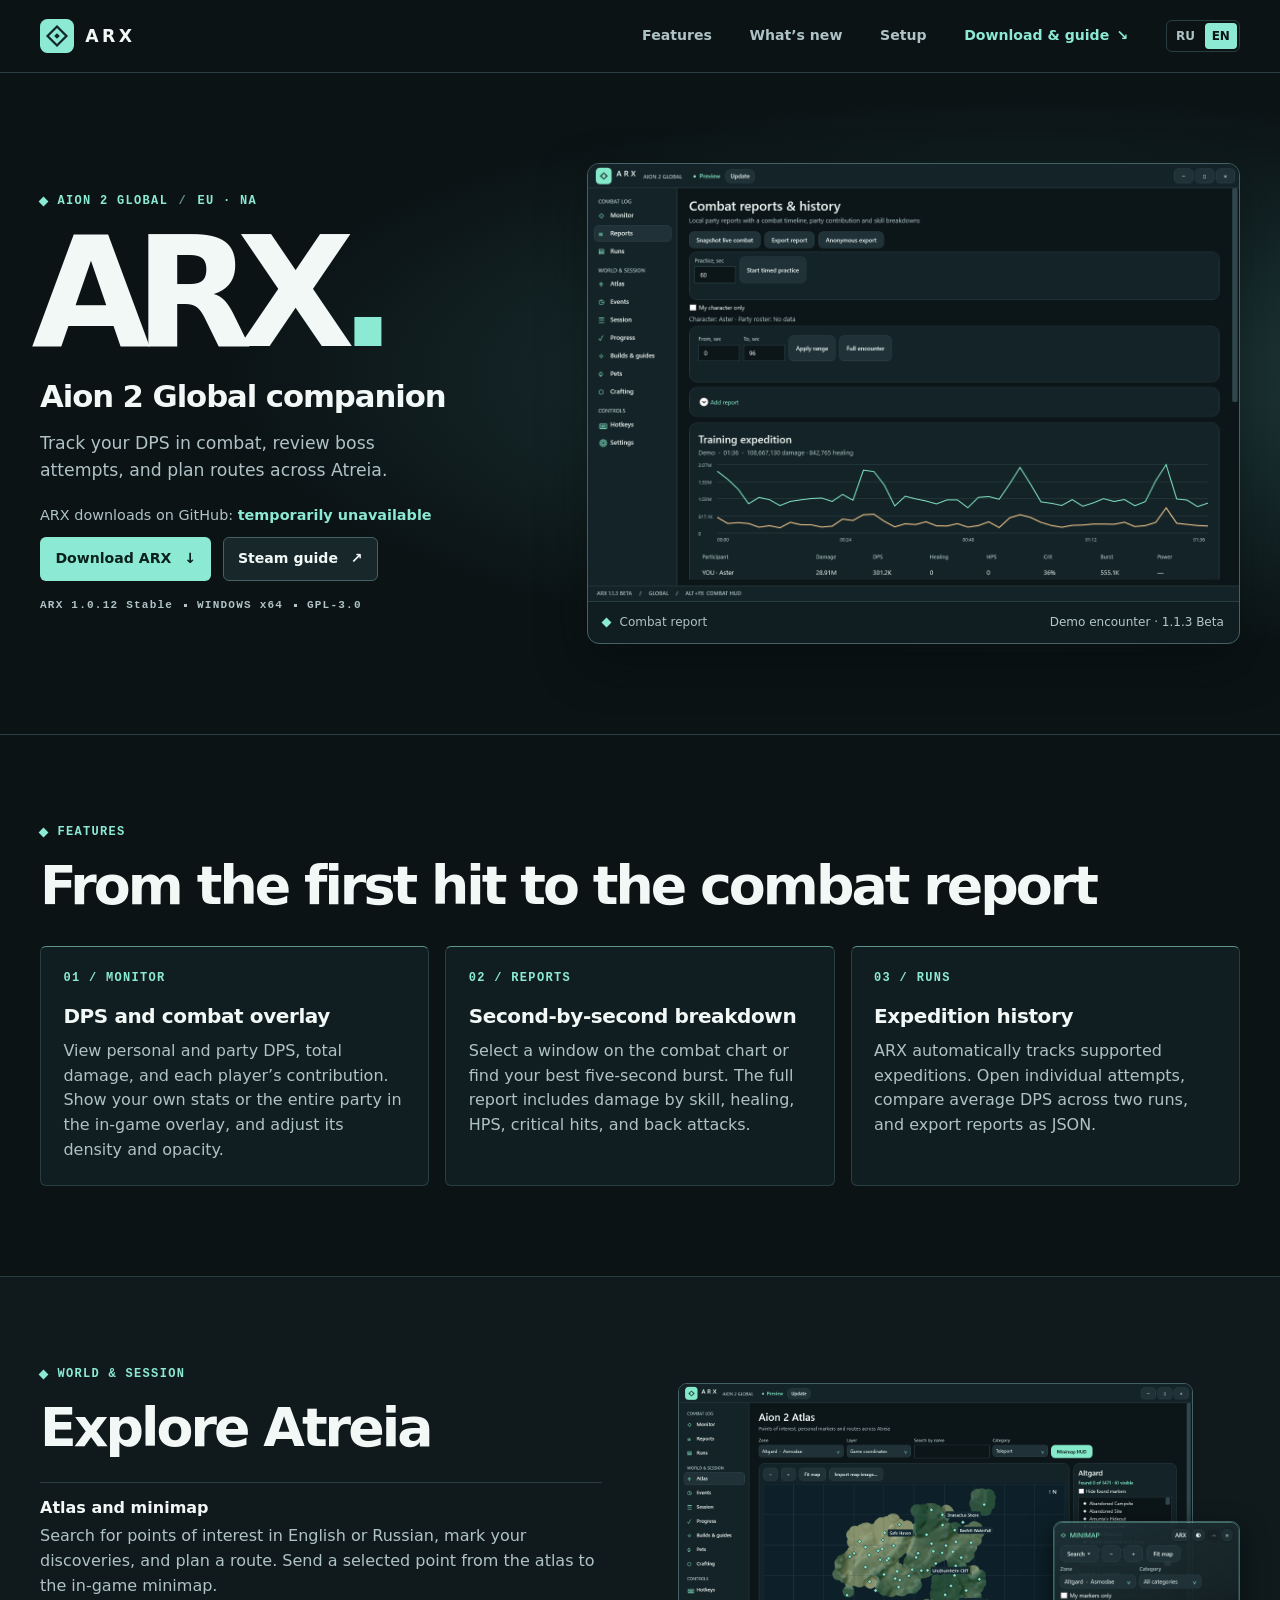
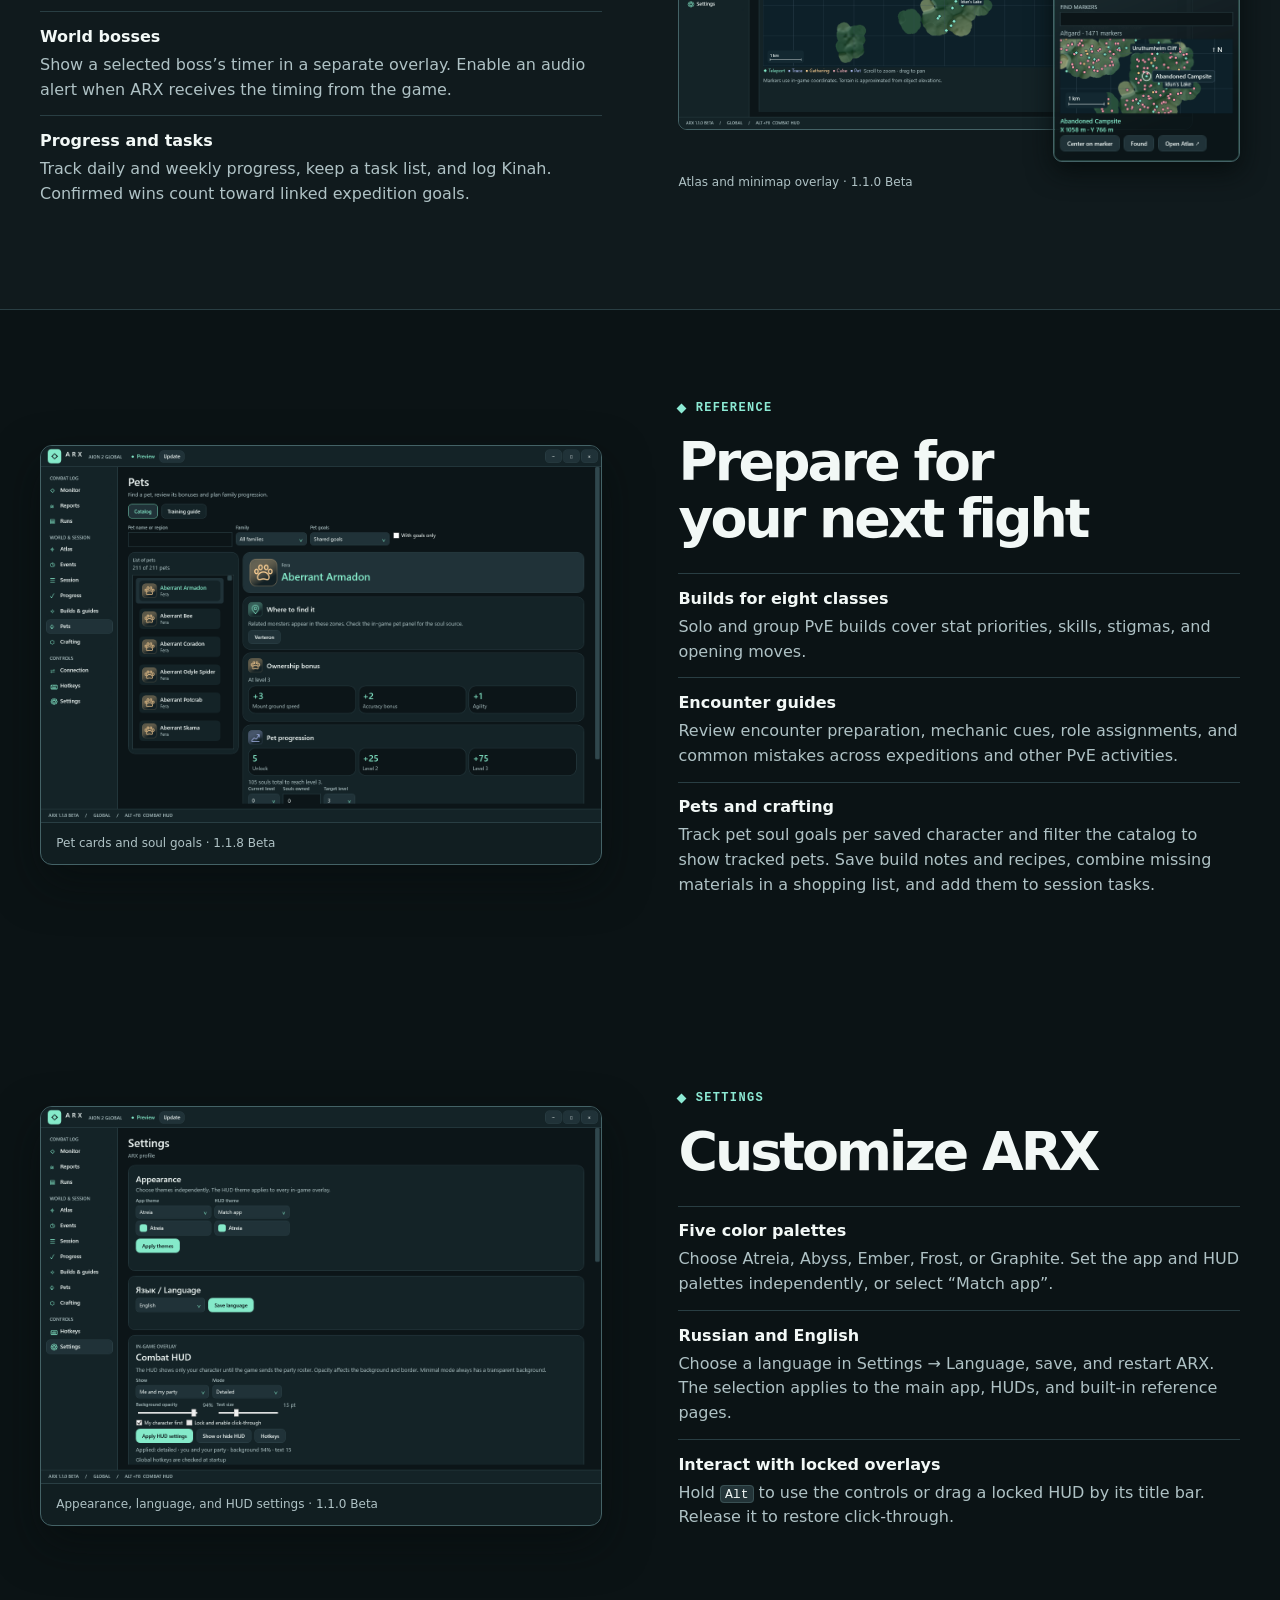
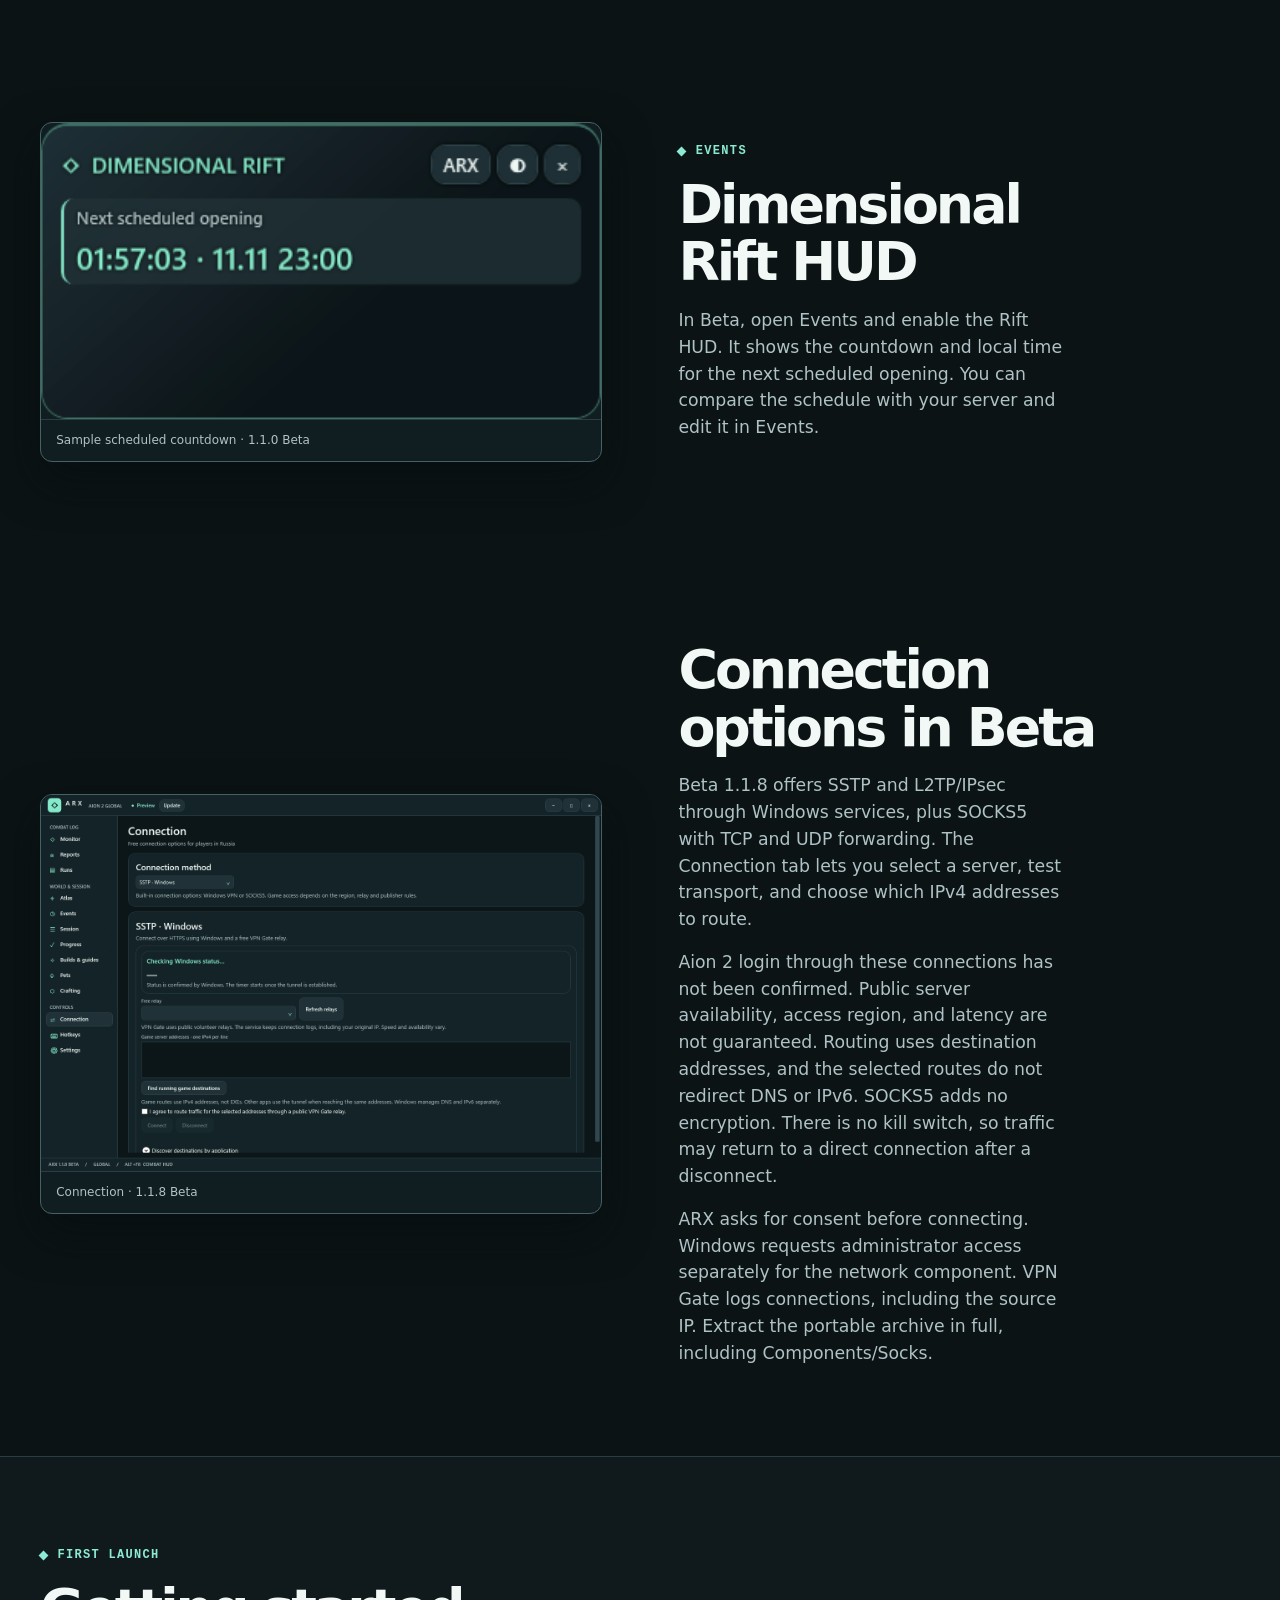
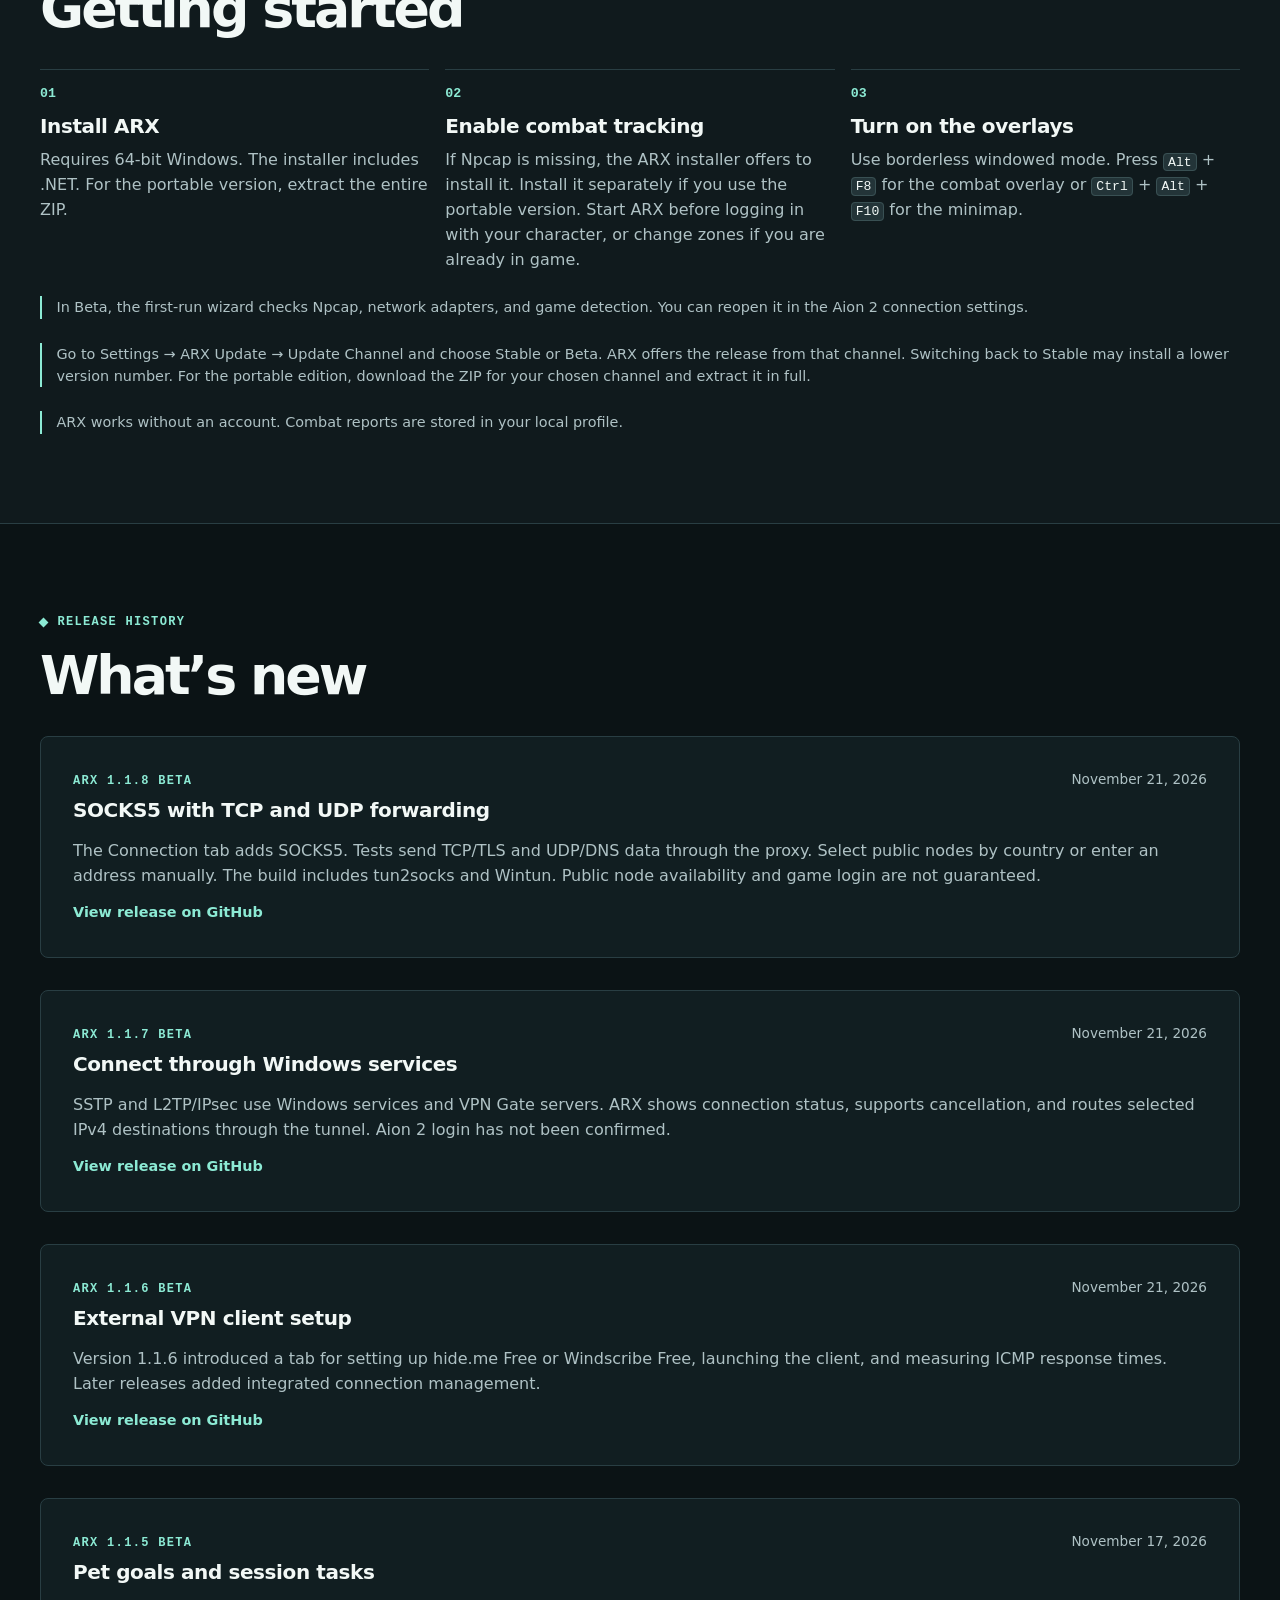
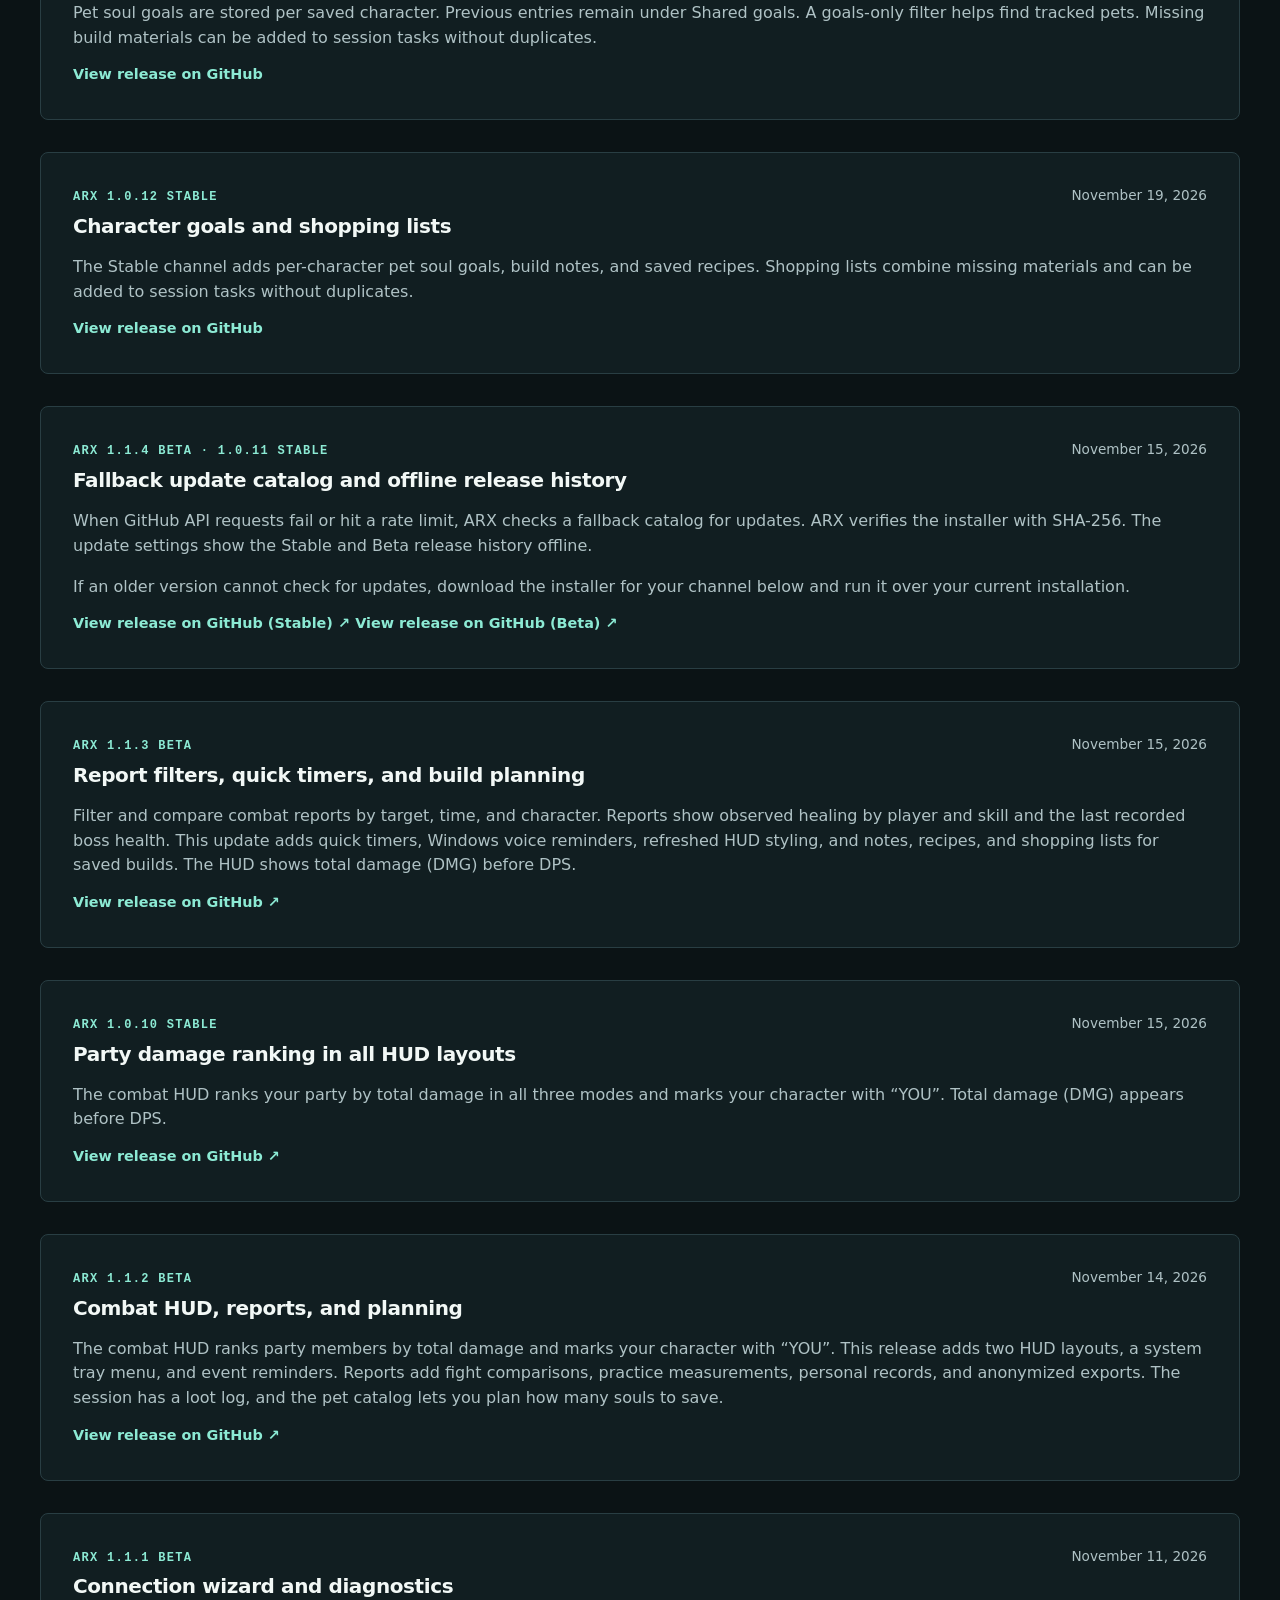
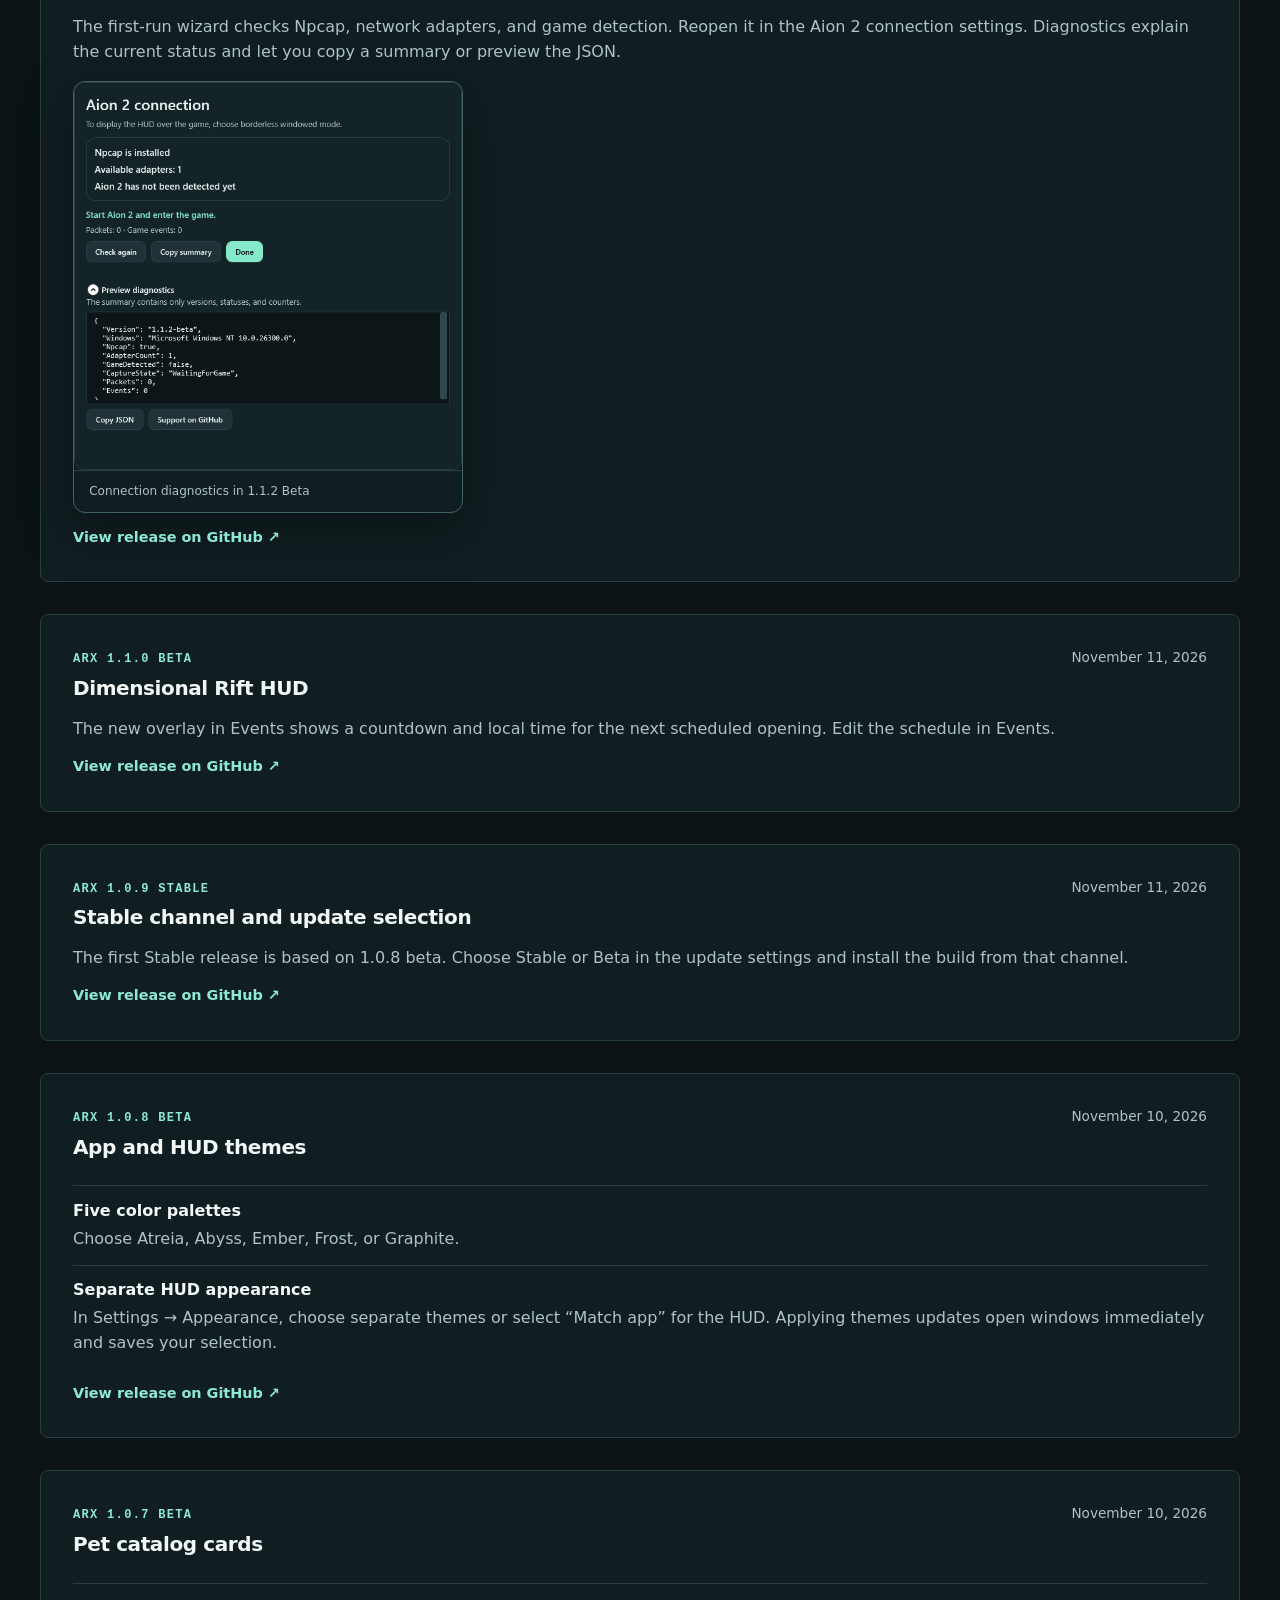
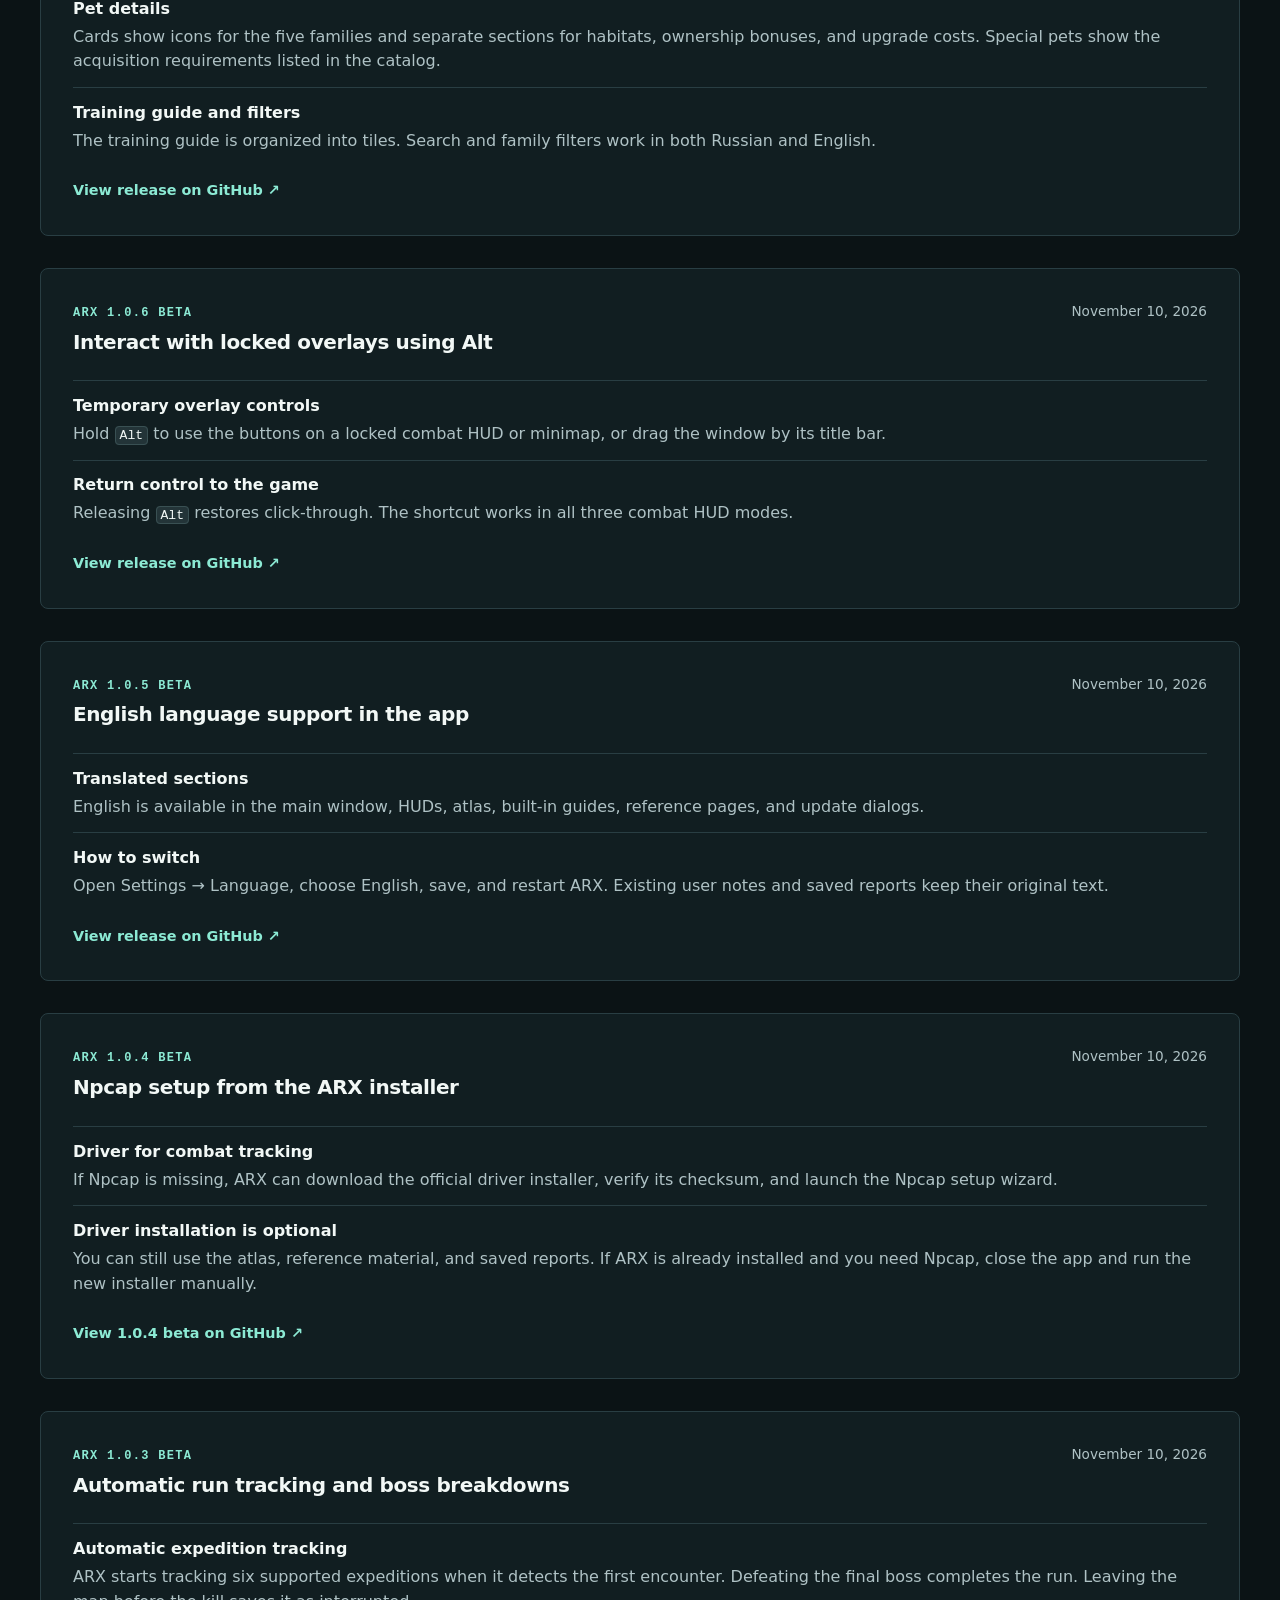
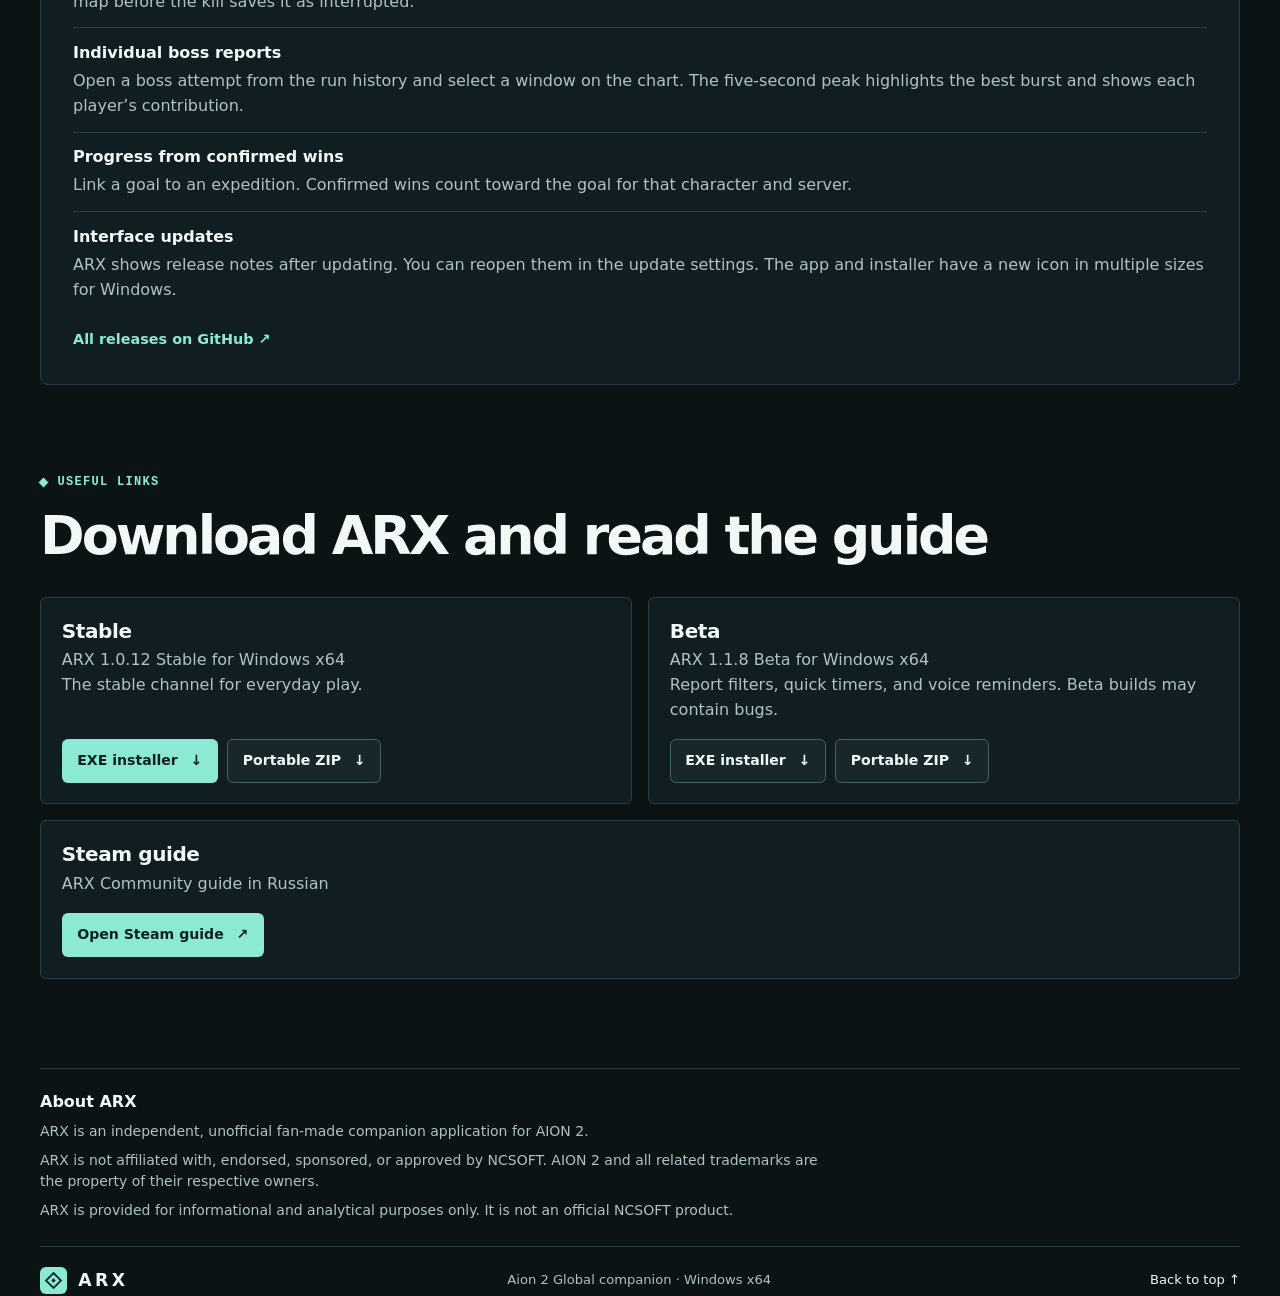
==== commit 6b999151: "Update ARX site for Stable 1.0.12 and Beta 1.1.8" ====
--- a/en.html
+++ b/en.html
@@ -38,10 +38,10 @@
           <p class="hero-text">Track your DPS in combat, review boss attempts, and plan routes across Atreia.</p>
           <p class="download-count">ARX downloads on GitHub: <output id="download-count" data-unavailable="temporarily unavailable">checking…</output></p>
           <div class="actions">
-            <a class="button primary" href="https://github.com/Kadjiru/ATX/releases/download/v1.0.11/ARX-Setup-1.0.11.exe" data-channel="stable" data-download="installer">Download ARX <span aria-hidden="true">↓</span></a>
+            <a class="button primary" href="https://github.com/Kadjiru/ATX/releases/download/v1.0.12/ARX-Setup-1.0.12.exe" data-channel="stable" data-download="installer">Download ARX <span aria-hidden="true">↓</span></a>
             <a class="button secondary" href="https://steamcommunity.com/sharedfiles/filedetails/?id=3837440685">Steam guide <span aria-hidden="true">↗</span></a>
           </div>
-          <p class="platform"><strong data-release-version="stable">ARX 1.0.11 Stable</strong> <span></span> WINDOWS x64 <span></span> GPL-3.0</p>
+          <p class="platform"><strong data-release-version="stable">ARX 1.0.12 Stable</strong> <span></span> WINDOWS x64 <span></span> GPL-3.0</p>
         </div>
         <figure class="hero-shot">
           <img src="assets/analysis-113-en.png" width="1340" height="900" alt="ARX combat report with a damage timeline and party statistics">
@@ -90,8 +90,8 @@
     </section>
     <section class="wrap split reference" aria-labelledby="reference-title">
       <figure class="reference-shot">
-        <img src="assets/pets-110-en.png" width="1340" height="900" loading="lazy" alt="ARX pet card with habitats, ownership bonuses, and upgrade costs">
-        <figcaption>Pet catalog cards · 1.1.0 Beta</figcaption>
+        <img src="assets/pets-118-en.png" width="1340" height="900" loading="lazy" alt="ARX pet card with habitats, ownership bonuses, and upgrade costs">
+        <figcaption>Pet cards and soul goals · 1.1.8 Beta</figcaption>
       </figure>
       <div>
         <p class="eyebrow"><span class="dot"></span> REFERENCE</p>
@@ -99,7 +99,7 @@
         <dl class="detail-list">
           <div><dt>Builds for eight classes</dt><dd>Solo and group PvE builds cover stat priorities, skills, stigmas, and opening moves.</dd></div>
           <div><dt>Encounter guides</dt><dd>Review encounter preparation, mechanic cues, role assignments, and common mistakes across expeditions and other PvE activities.</dd></div>
-          <div><dt>Pets and crafting</dt><dd>Look up pets by name or family and see their bonuses and progression options. The crafting planner shows recipes and calculates which materials you still need.</dd></div>
+          <div><dt>Pets and crafting</dt><dd>Track pet soul goals per saved character and filter the catalog to show tracked pets. Save build notes and recipes, combine missing materials in a shopping list, and add them to session tasks.</dd></div>
         </dl>
       </div>
     </section>
@@ -127,6 +127,18 @@
         <p class="eyebrow"><span class="dot"></span> EVENTS</p>
         <h2 id="rift-title">Dimensional Rift HUD</h2>
         <p class="hero-text">In Beta, open Events and enable the Rift HUD. It shows the countdown and local time for the next scheduled opening. You can compare the schedule with your server and edit it in Events.</p>
+      </div>
+    </section>
+    <section class="wrap split reference" aria-labelledby="network-title">
+      <figure class="reference-shot">
+        <img src="assets/network-connection-118-en.png" width="1340" height="900" loading="lazy" alt="ARX 1.1.8 Beta Connection tab">
+        <figcaption>Connection · 1.1.8 Beta</figcaption>
+      </figure>
+      <div>
+        <h2 id="network-title">Connection options in Beta</h2>
+        <p class="hero-text">Beta 1.1.8 offers SSTP and L2TP/IPsec through Windows services, plus SOCKS5 with TCP and UDP forwarding. The Connection tab lets you select a server, test transport, and choose which IPv4 addresses to route.</p>
+        <p class="hero-text">Aion 2 login through these connections has not been confirmed. Public server availability, access region, and latency are not guaranteed. Routing uses destination addresses, and the selected routes do not redirect DNS or IPv6. SOCKS5 adds no encryption. There is no kill switch, so traffic may return to a direct connection after a disconnect.</p>
+        <p class="hero-text">ARX asks for consent before connecting. Windows requests administrator access separately for the network component. VPN Gate logs connections, including the source IP. Extract the portable archive in full, including Components/Socks.</p>
       </div>
     </section>
     <section class="setup" id="setup" aria-labelledby="setup-title">
@@ -146,6 +158,46 @@
     <section class="wrap changelog" id="changelog" aria-labelledby="changelog-title">
       <p class="eyebrow"><span class="dot"></span> RELEASE HISTORY</p>
       <h2 id="changelog-title">What’s new</h2>
+      <article class="release" id="release-1-1-8">
+        <header class="release-header">
+          <div><p class="feature-index">ARX 1.1.8 BETA</p><h3>SOCKS5 with TCP and UDP forwarding</h3></div>
+          <time datetime="2026-11-21">November 21, 2026</time>
+        </header>
+        <p>The Connection tab adds SOCKS5. Tests send TCP/TLS and UDP/DNS data through the proxy. Select public nodes by country or enter an address manually. The build includes tun2socks and Wintun. Public node availability and game login are not guaranteed.</p>
+        <a class="release-link" href="https://github.com/Kadjiru/ATX/releases/tag/v1.1.8-beta">View release on GitHub</a>
+      </article>
+      <article class="release" id="release-1-1-7">
+        <header class="release-header">
+          <div><p class="feature-index">ARX 1.1.7 BETA</p><h3>Connect through Windows services</h3></div>
+          <time datetime="2026-11-21">November 21, 2026</time>
+        </header>
+        <p>SSTP and L2TP/IPsec use Windows services and VPN Gate servers. ARX shows connection status, supports cancellation, and routes selected IPv4 destinations through the tunnel. Aion 2 login has not been confirmed.</p>
+        <a class="release-link" href="https://github.com/Kadjiru/ATX/releases/tag/v1.1.7-beta">View release on GitHub</a>
+      </article>
+      <article class="release" id="release-1-1-6">
+        <header class="release-header">
+          <div><p class="feature-index">ARX 1.1.6 BETA</p><h3>External VPN client setup</h3></div>
+          <time datetime="2026-11-21">November 21, 2026</time>
+        </header>
+        <p>Version 1.1.6 introduced a tab for setting up hide.me Free or Windscribe Free, launching the client, and measuring ICMP response times. Later releases added integrated connection management.</p>
+        <a class="release-link" href="https://github.com/Kadjiru/ATX/releases/tag/v1.1.6-beta">View release on GitHub</a>
+      </article>
+      <article class="release" id="release-1-1-5">
+        <header class="release-header">
+          <div><p class="feature-index">ARX 1.1.5 BETA</p><h3>Pet goals and session tasks</h3></div>
+          <time datetime="2026-11-17">November 17, 2026</time>
+        </header>
+        <p>Pet soul goals are stored per saved character. Previous entries remain under Shared goals. A goals-only filter helps find tracked pets. Missing build materials can be added to session tasks without duplicates.</p>
+        <a class="release-link" href="https://github.com/Kadjiru/ATX/releases/tag/v1.1.5-beta">View release on GitHub</a>
+      </article>
+      <article class="release" id="release-1-0-12">
+        <header class="release-header">
+          <div><p class="feature-index">ARX 1.0.12 STABLE</p><h3>Character goals and shopping lists</h3></div>
+          <time datetime="2026-11-19">November 19, 2026</time>
+        </header>
+        <p>The Stable channel adds per-character pet soul goals, build notes, and saved recipes. Shopping lists combine missing materials and can be added to session tasks without duplicates.</p>
+        <a class="release-link" href="https://github.com/Kadjiru/ATX/releases/tag/v1.0.12">View release on GitHub</a>
+      </article>
       <article class="release" id="release-1-1-4">
         <header class="release-header">
           <div>
@@ -323,23 +375,23 @@
         <article id="download">
           <div>
             <h3>Stable</h3>
-            <p><span data-release-version="stable">ARX 1.0.11 Stable</span> for Windows x64</p>
+            <p><span data-release-version="stable">ARX 1.0.12 Stable</span> for Windows x64</p>
             <p>The stable channel for everyday play.</p>
           </div>
           <div class="download-actions">
-            <a class="button primary" href="https://github.com/Kadjiru/ATX/releases/download/v1.0.11/ARX-Setup-1.0.11.exe" data-channel="stable" data-download="installer">EXE installer <span aria-hidden="true">↓</span></a>
-            <a class="button secondary" href="https://github.com/Kadjiru/ATX/releases/download/v1.0.11/ARX-1.0.11-win-x64.zip" data-channel="stable" data-download="portable">Portable ZIP <span aria-hidden="true">↓</span></a>
+            <a class="button primary" href="https://github.com/Kadjiru/ATX/releases/download/v1.0.12/ARX-Setup-1.0.12.exe" data-channel="stable" data-download="installer">EXE installer <span aria-hidden="true">↓</span></a>
+            <a class="button secondary" href="https://github.com/Kadjiru/ATX/releases/download/v1.0.12/ARX-1.0.12-win-x64.zip" data-channel="stable" data-download="portable">Portable ZIP <span aria-hidden="true">↓</span></a>
           </div>
         </article>
         <article>
           <div>
             <h3>Beta</h3>
-            <p><span data-release-version="beta">ARX 1.1.4 Beta</span> for Windows x64</p>
+            <p><span data-release-version="beta">ARX 1.1.8 Beta</span> for Windows x64</p>
             <p>Report filters, quick timers, and voice reminders. Beta builds may contain bugs.</p>
           </div>
           <div class="download-actions">
-            <a class="button secondary" href="https://github.com/Kadjiru/ATX/releases/download/v1.1.4-beta/ARX-Beta-Setup-1.1.4-beta.exe" data-channel="beta" data-download="installer">EXE installer <span aria-hidden="true">↓</span></a>
-            <a class="button secondary" href="https://github.com/Kadjiru/ATX/releases/download/v1.1.4-beta/ARX-1.1.4-beta-win-x64.zip" data-channel="beta" data-download="portable">Portable ZIP <span aria-hidden="true">↓</span></a>
+            <a class="button secondary" href="https://github.com/Kadjiru/ATX/releases/download/v1.1.8-beta/ARX-Beta-Setup-1.1.8-beta.exe" data-channel="beta" data-download="installer">EXE installer <span aria-hidden="true">↓</span></a>
+            <a class="button secondary" href="https://github.com/Kadjiru/ATX/releases/download/v1.1.8-beta/ARX-1.1.8-beta-win-x64.zip" data-channel="beta" data-download="portable">Portable ZIP <span aria-hidden="true">↓</span></a>
           </div>
         </article>
         <article id="steam">
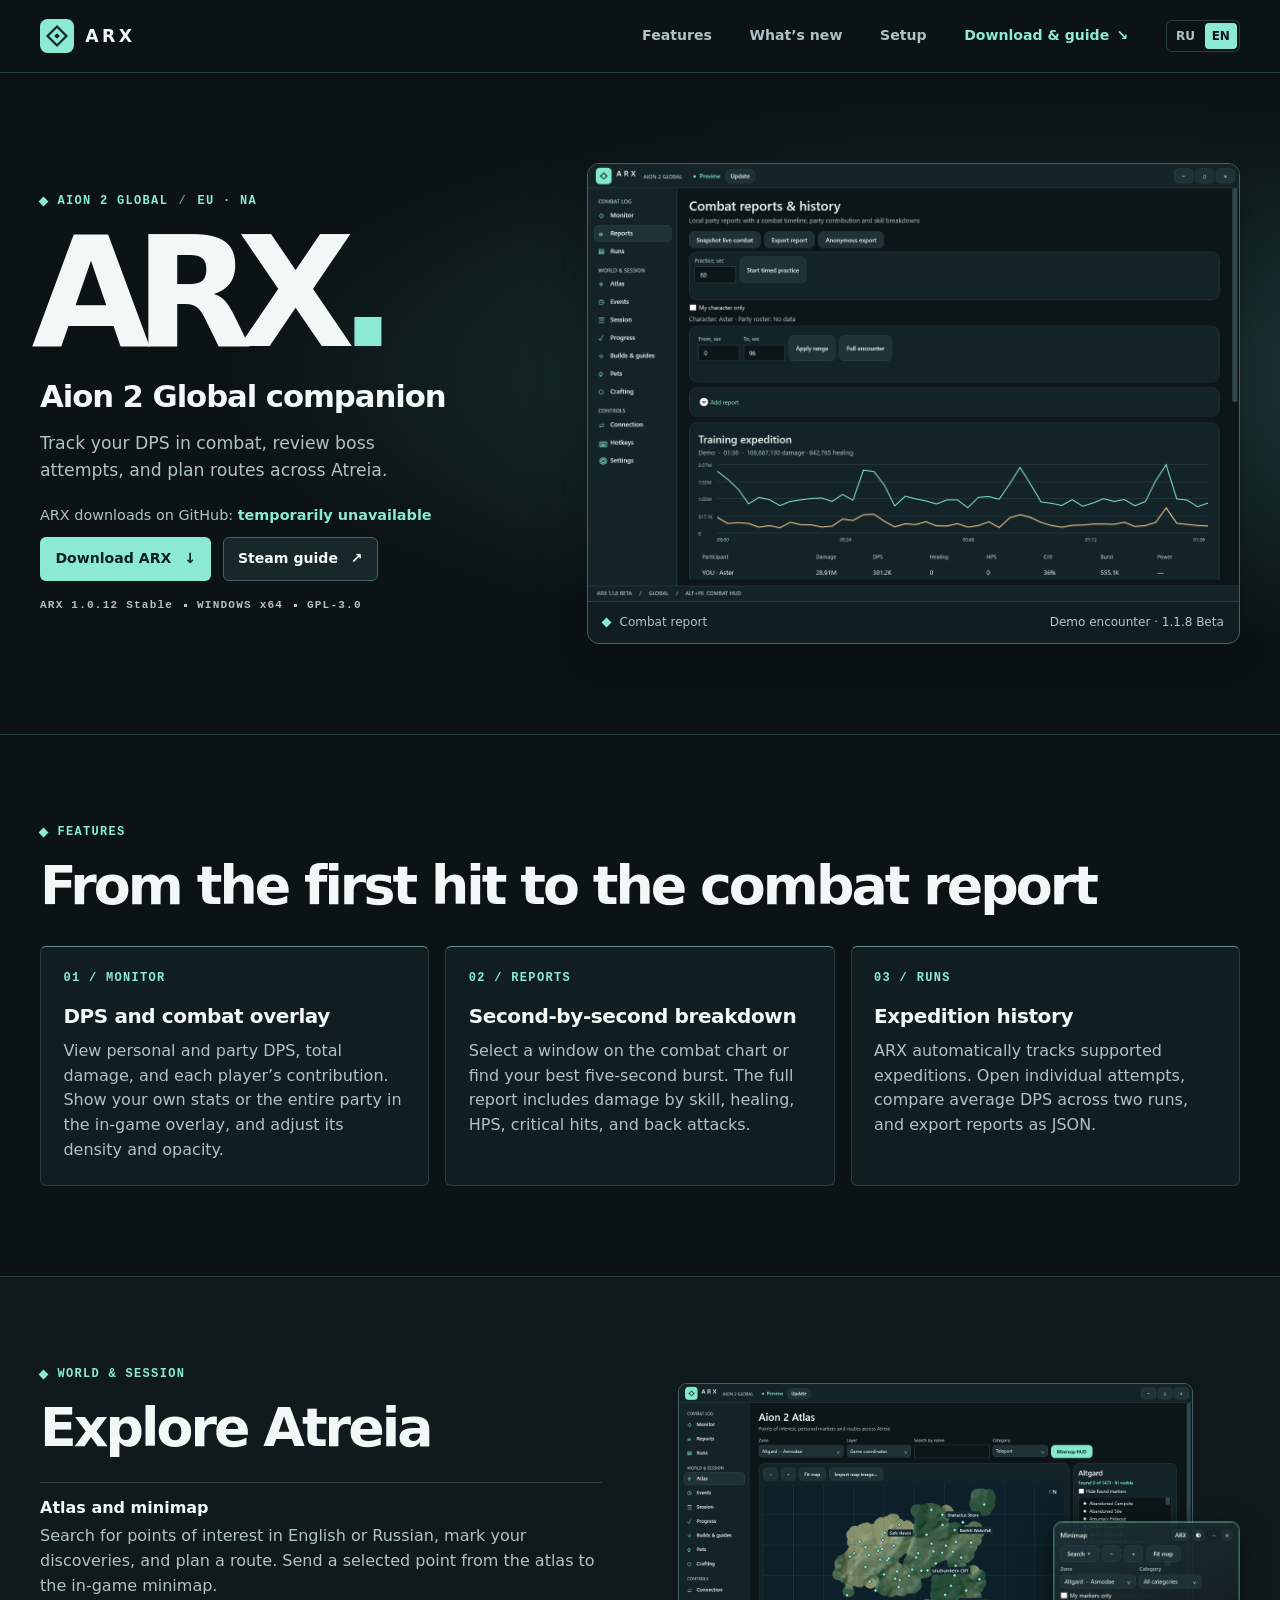
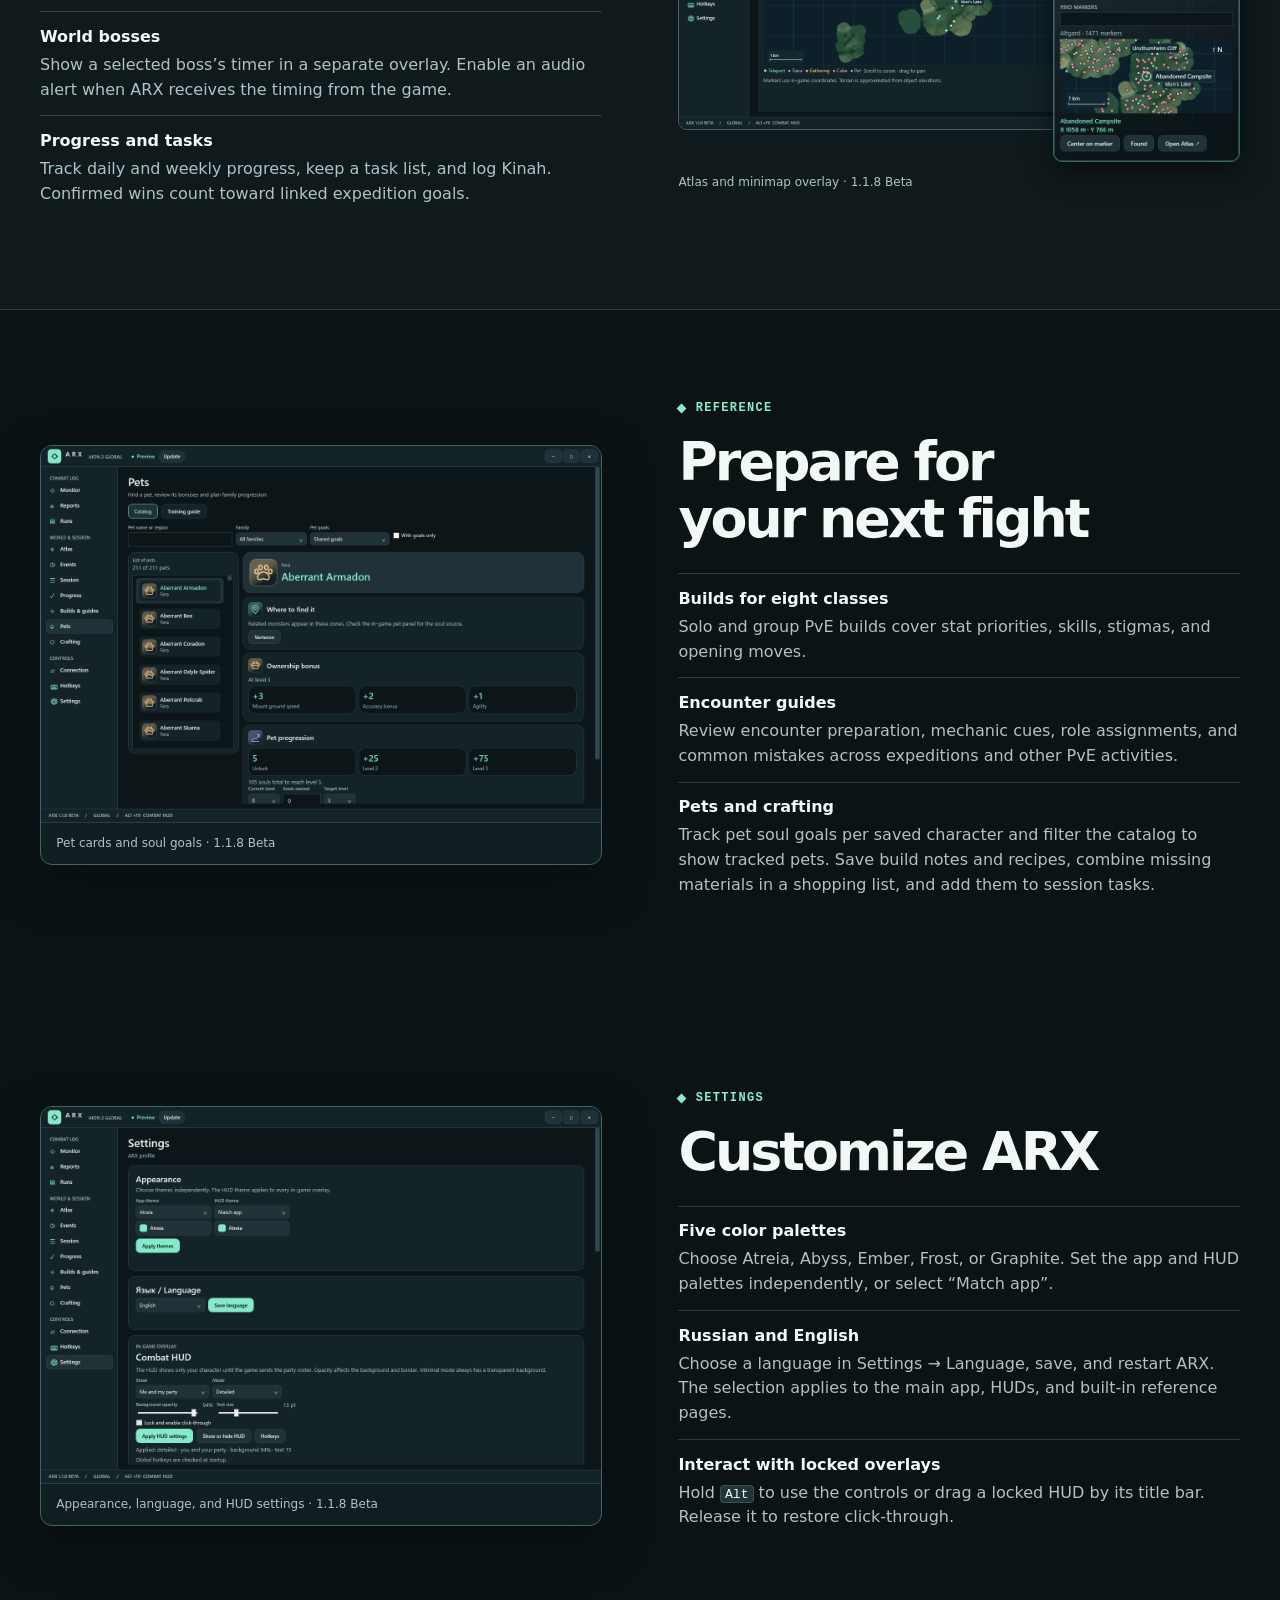
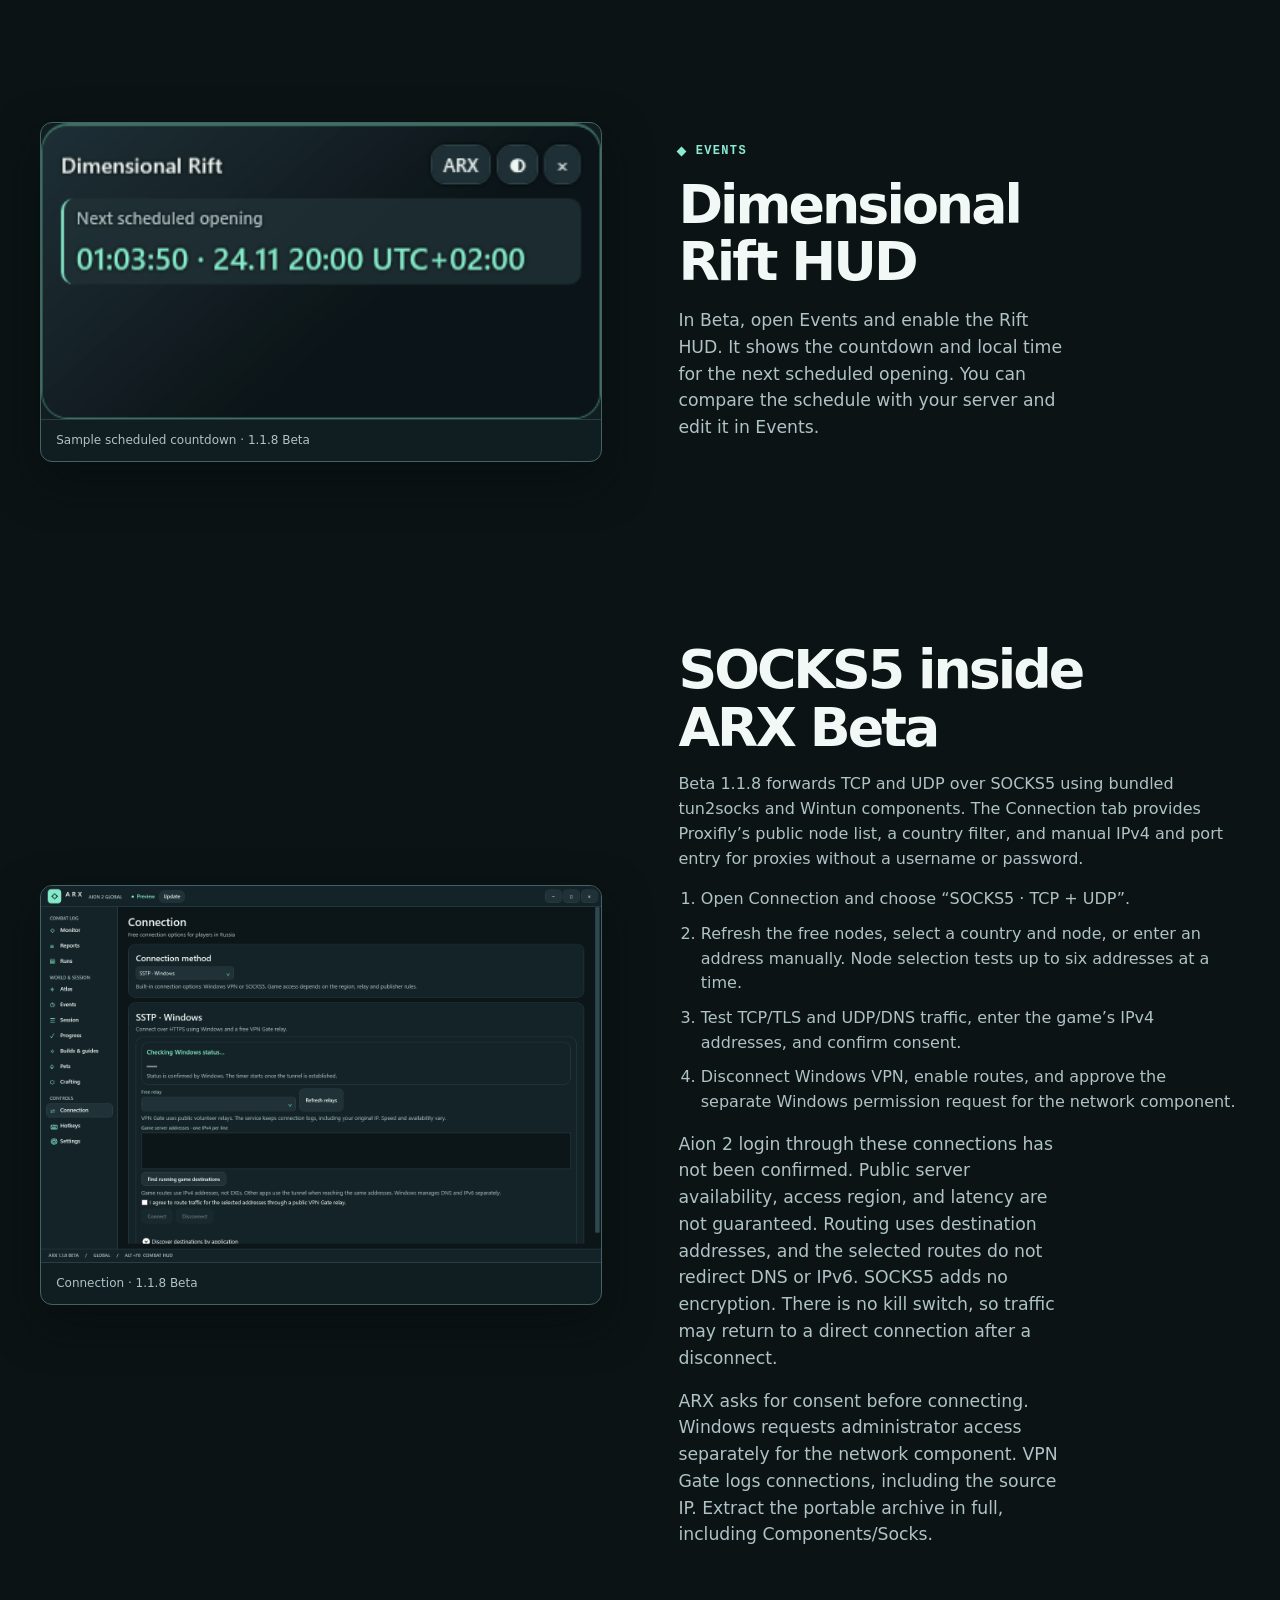
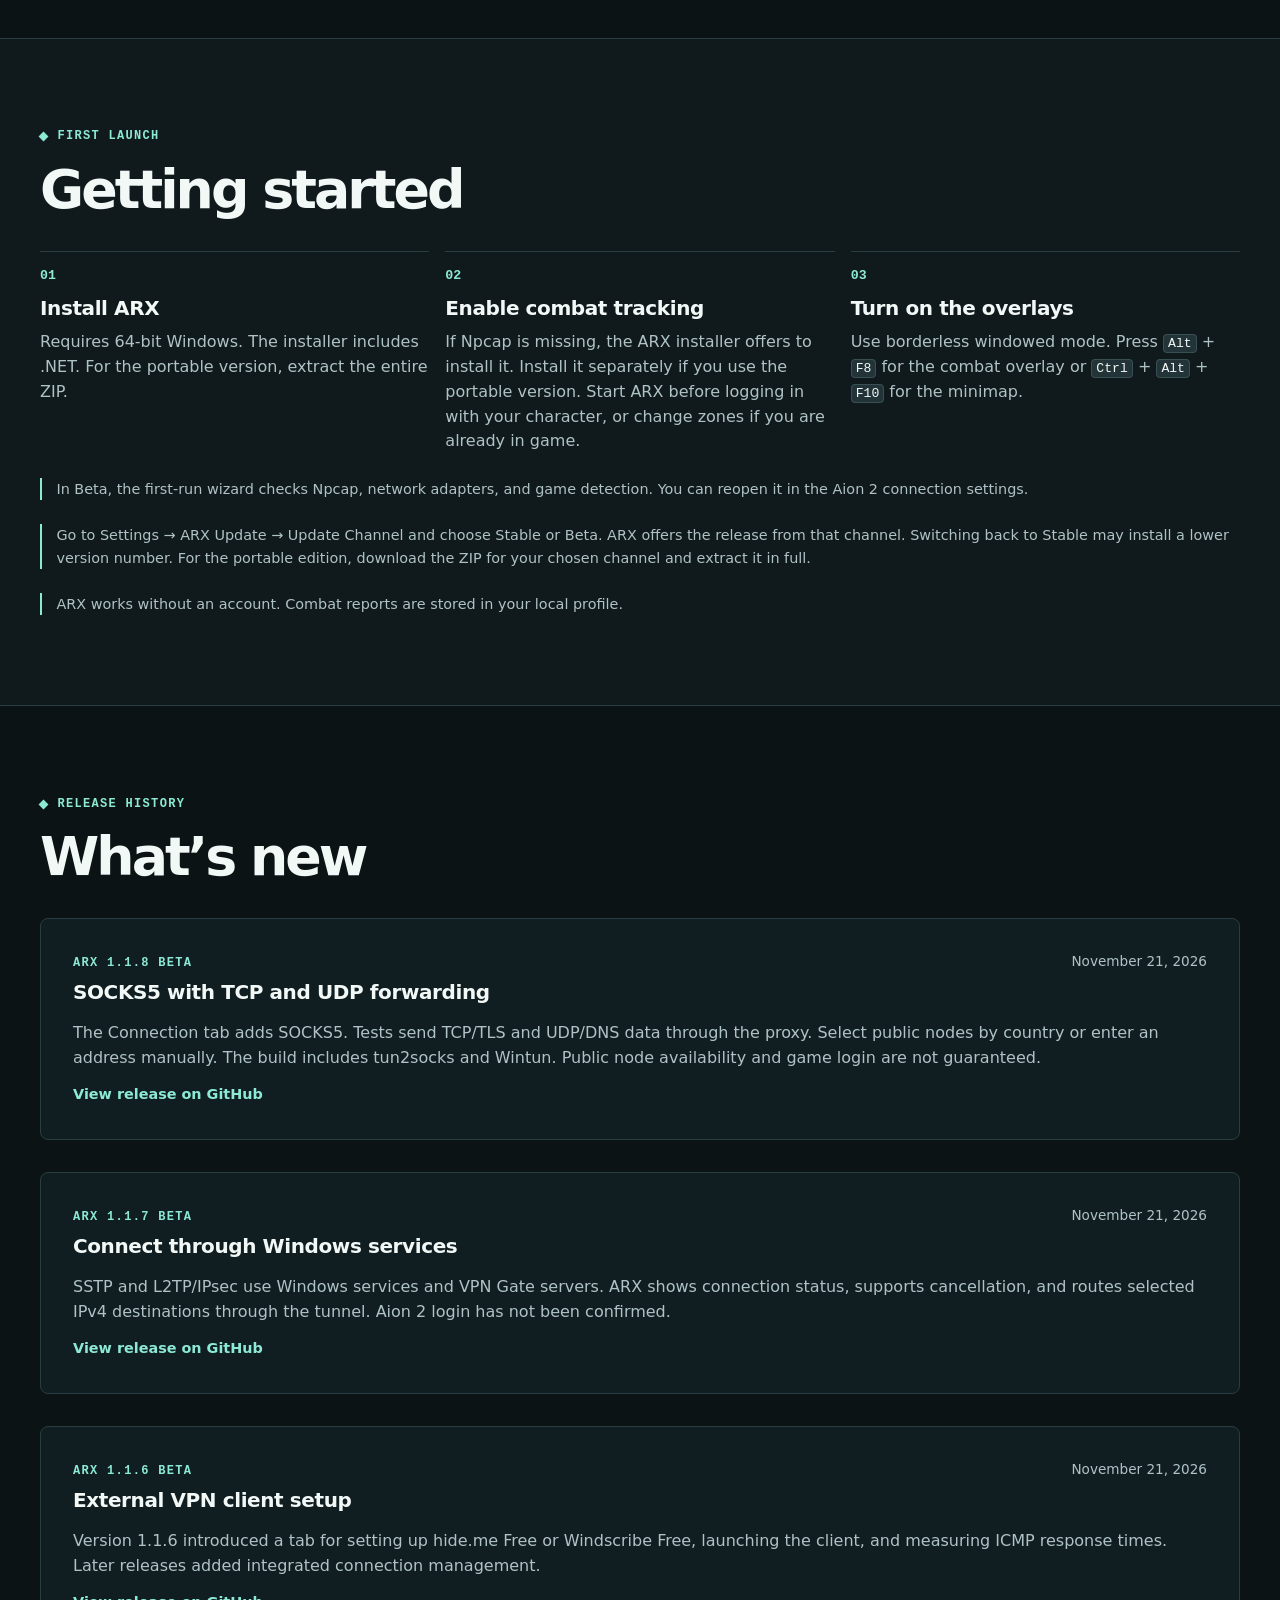
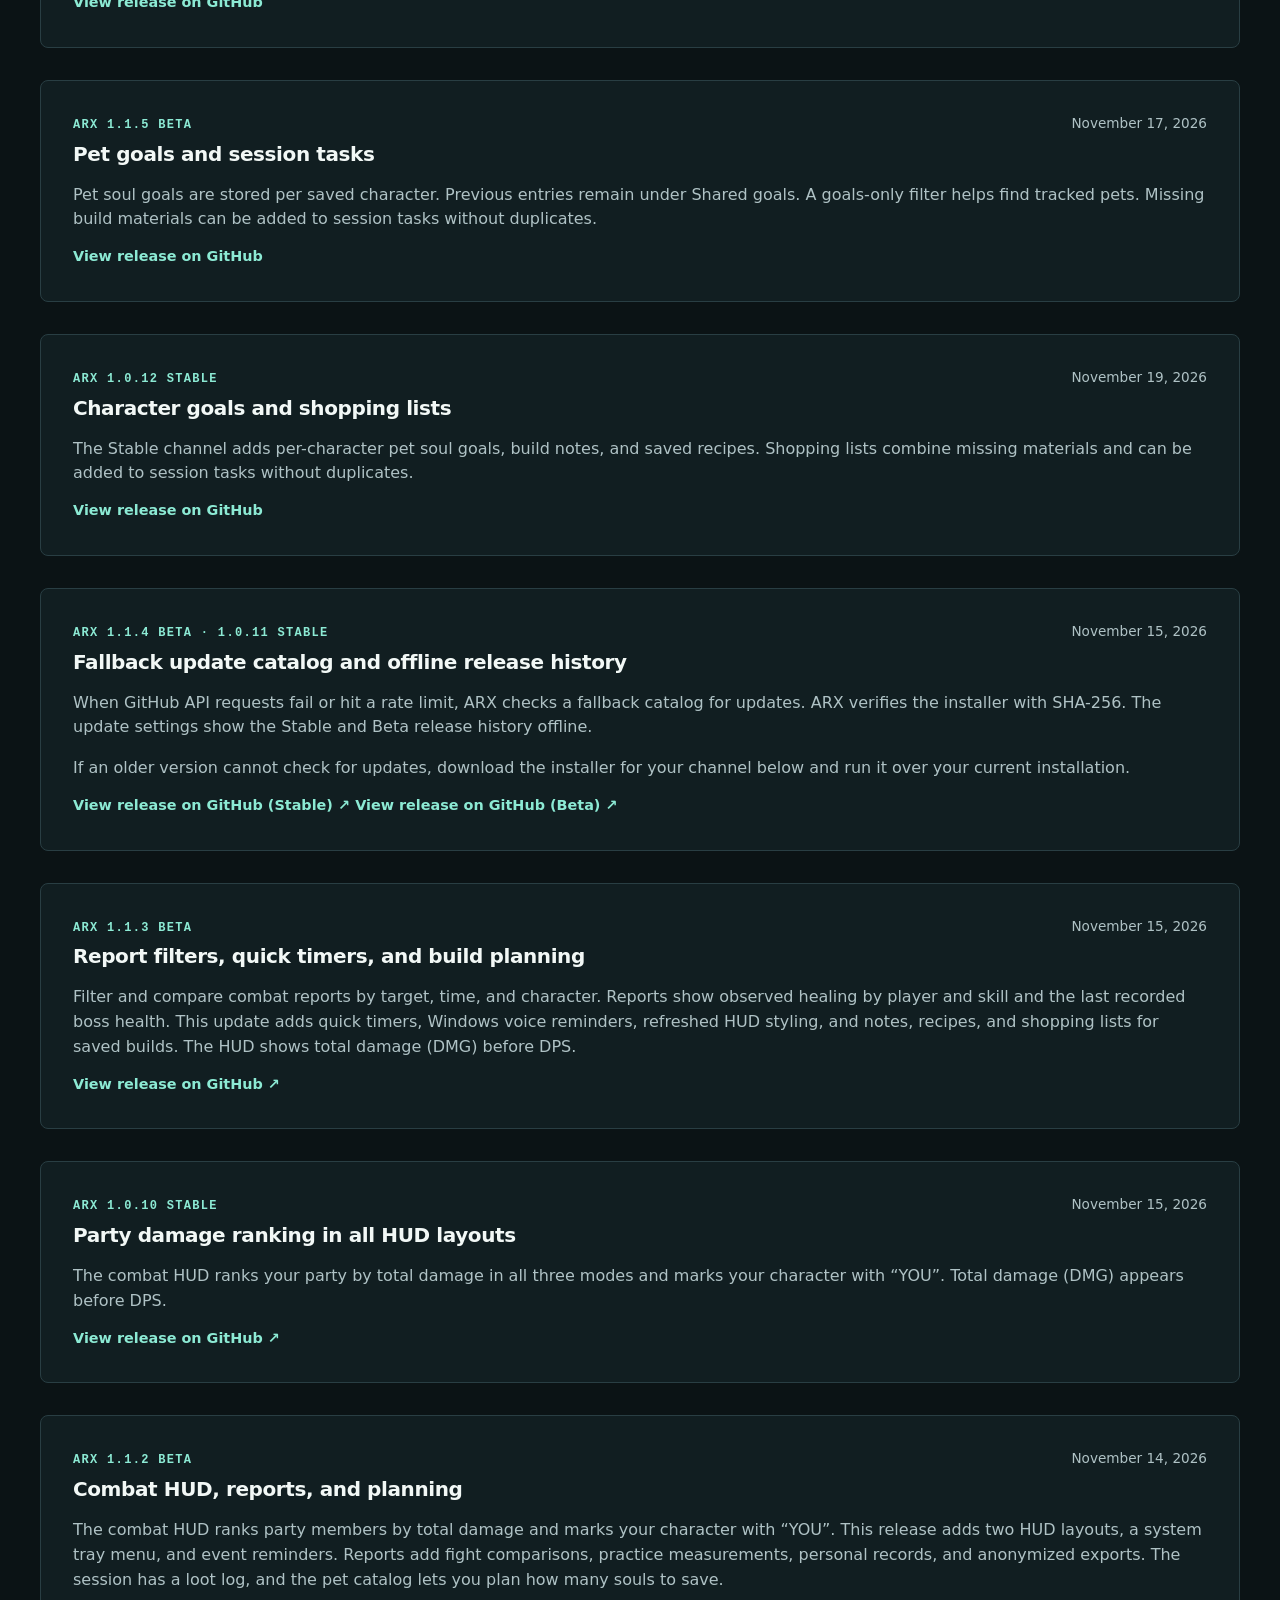
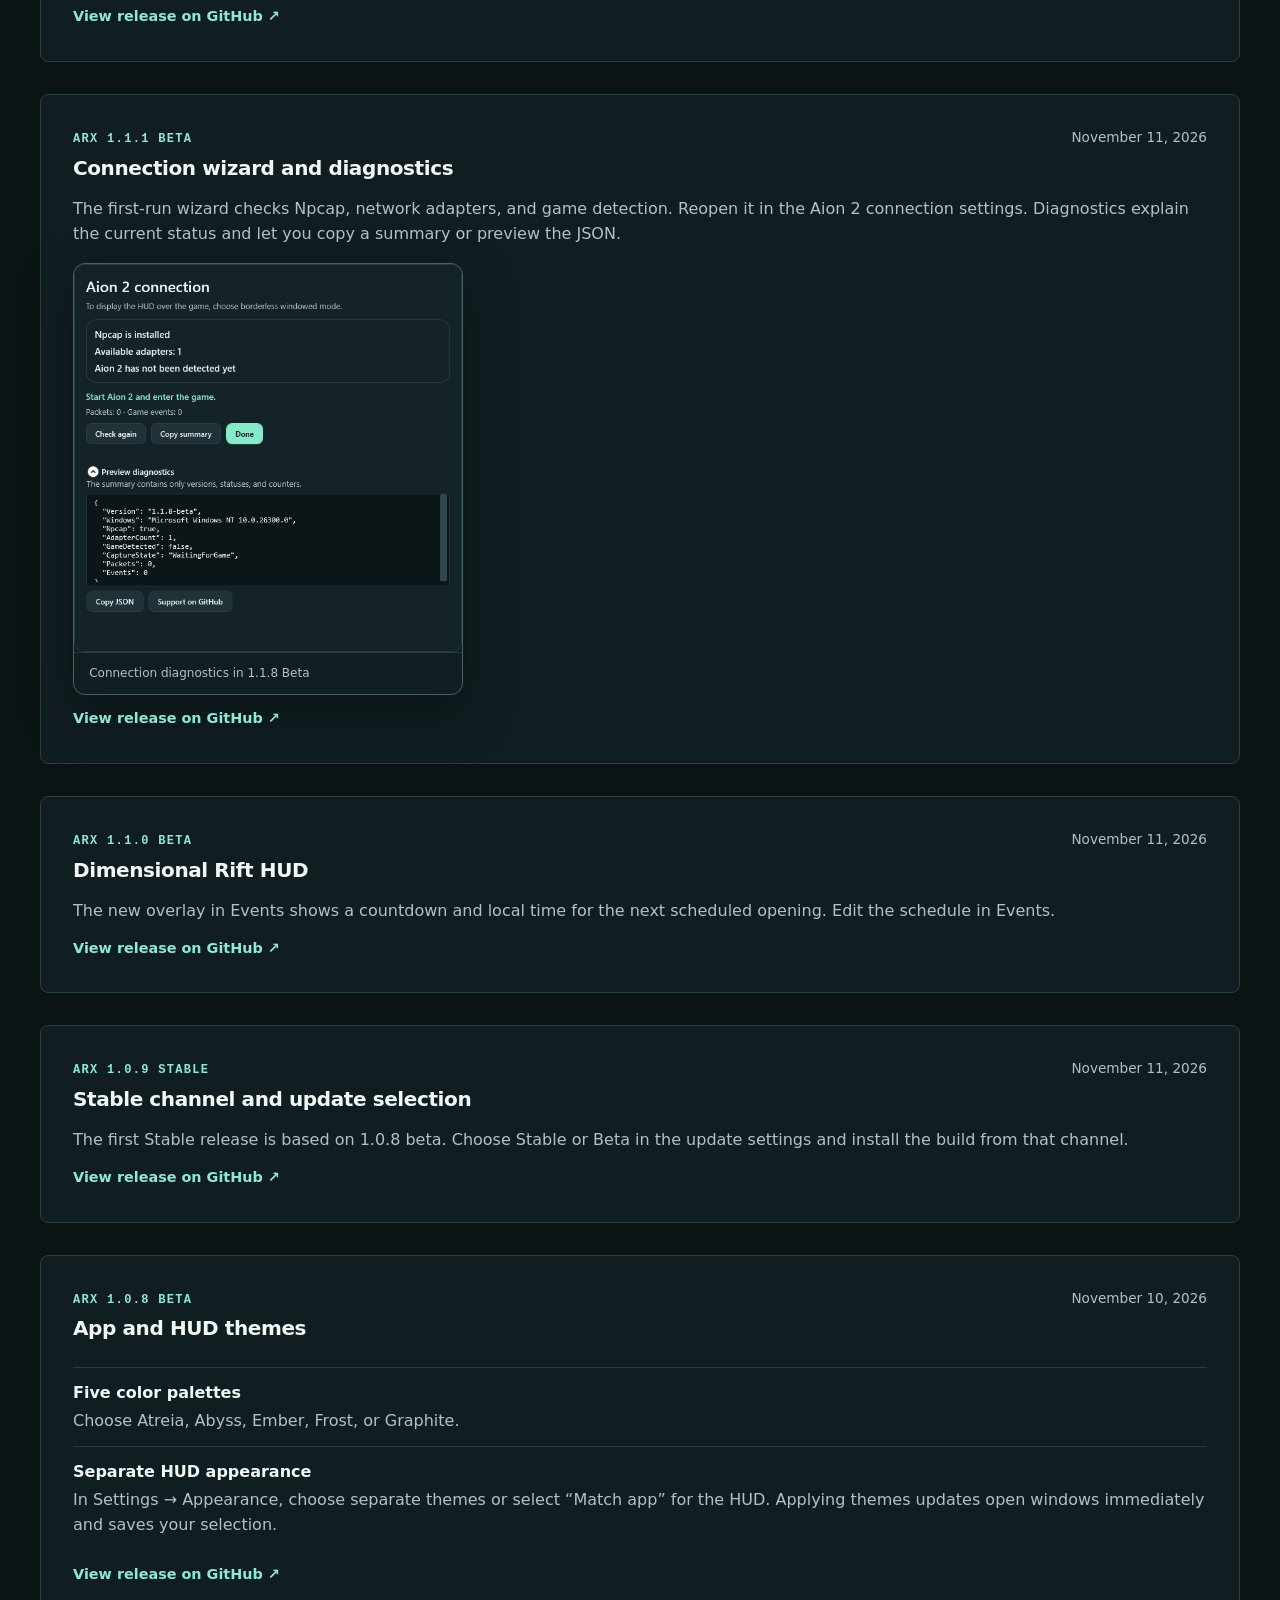
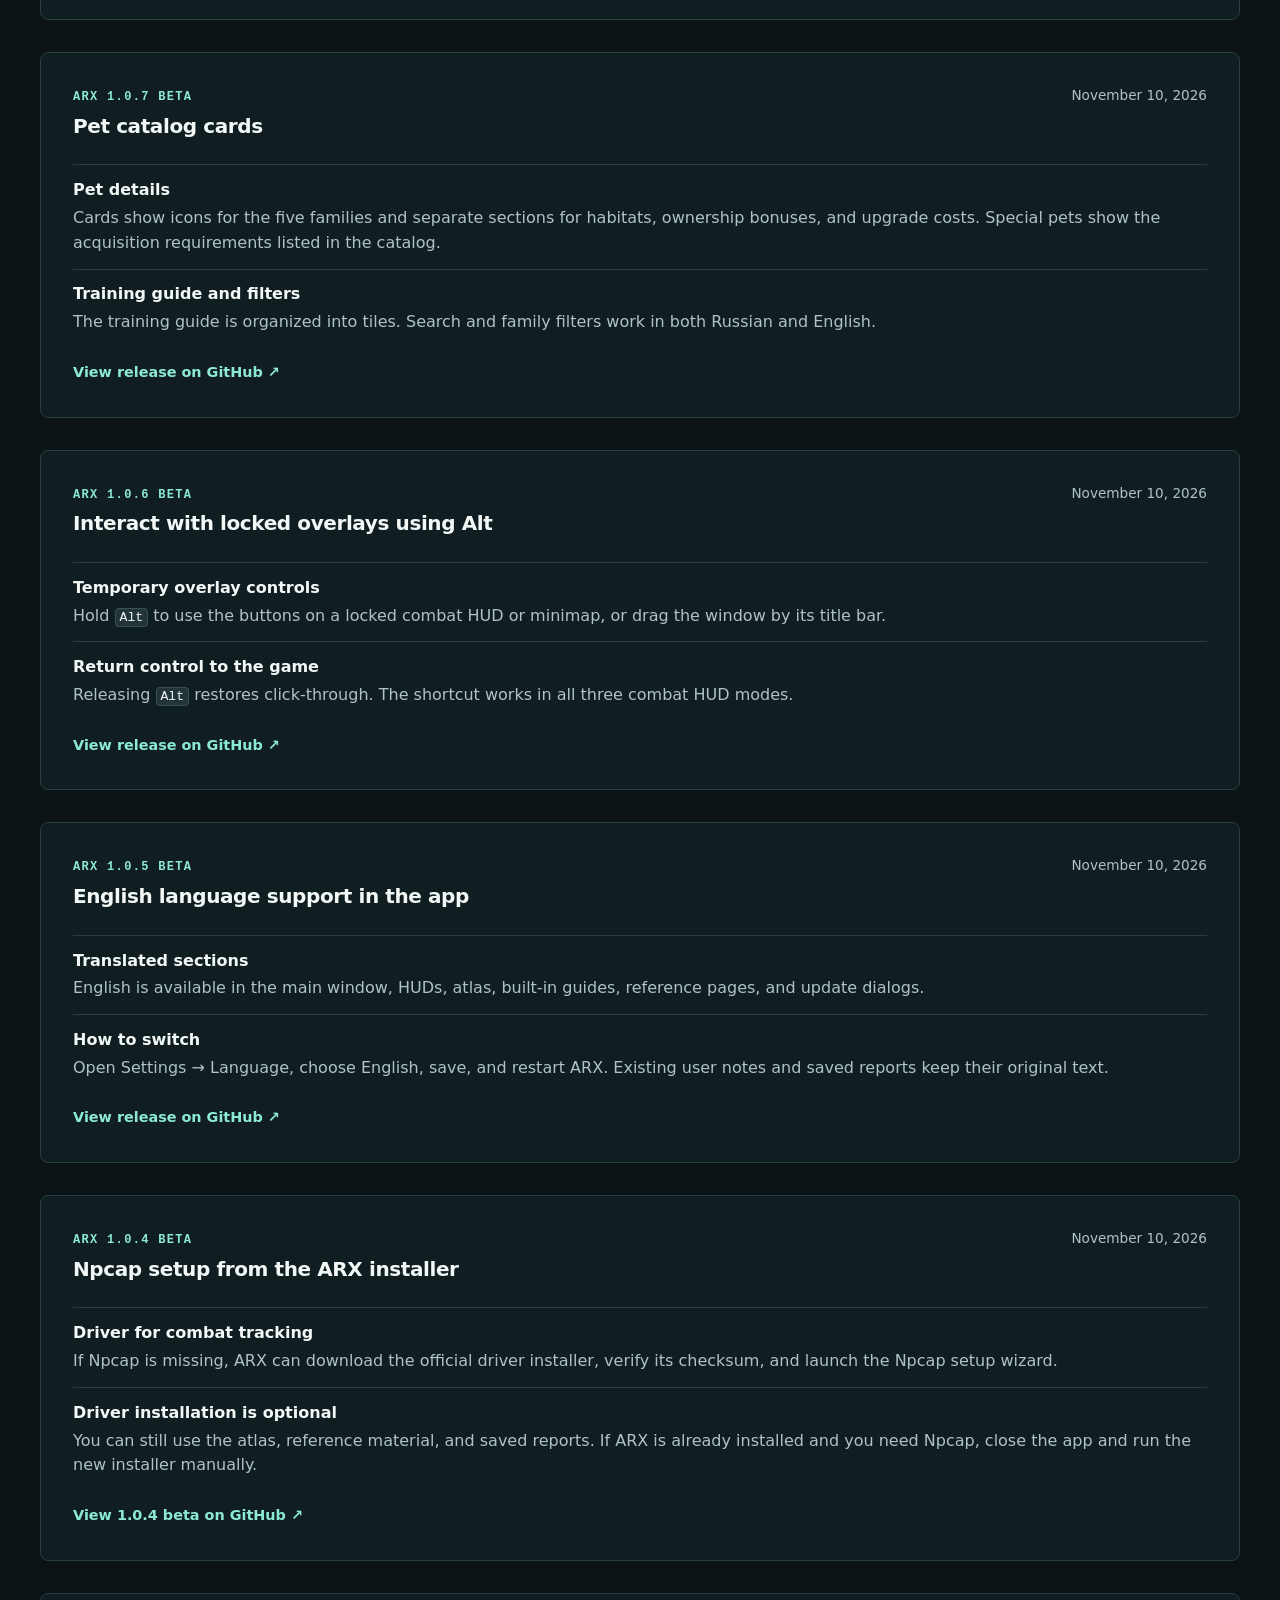
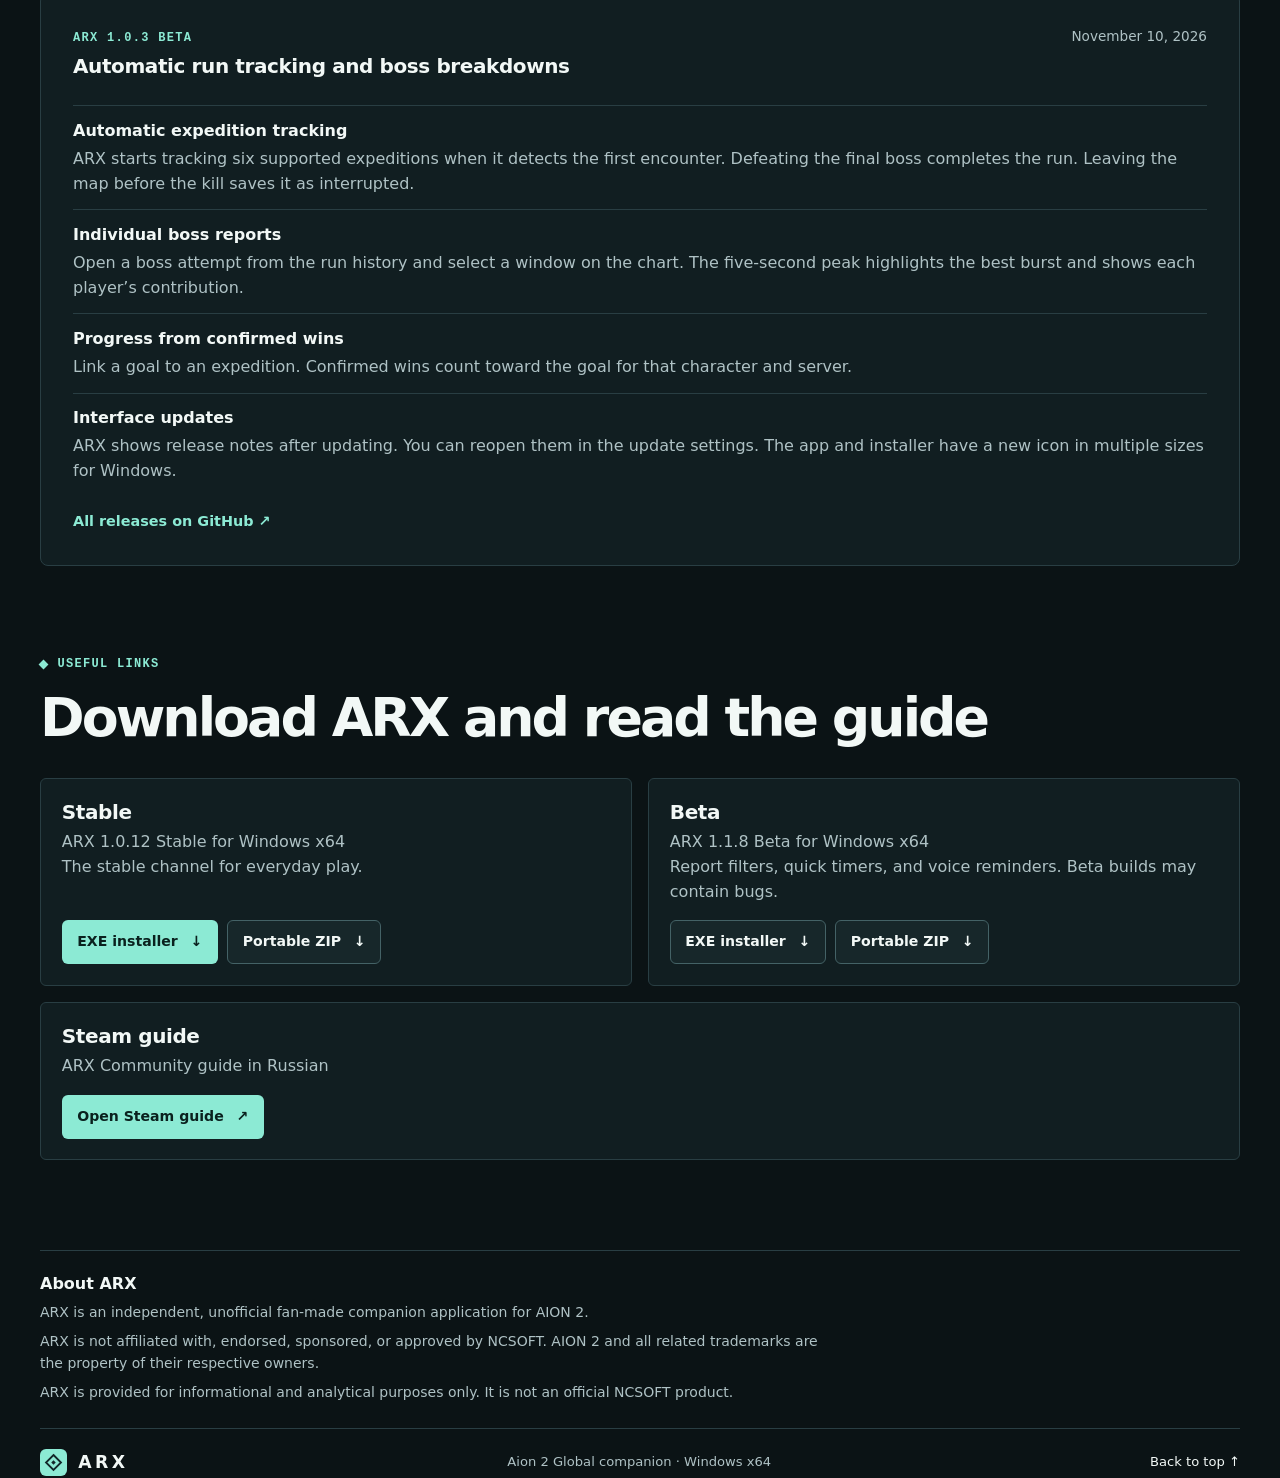
==== commit e8b6c433: "Refresh all ARX screenshots and explain integrated SOCKS5" ====
--- a/en.html
+++ b/en.html
@@ -8,7 +8,7 @@
   <title>ARX — Aion 2 Global Companion</title>
   <link rel="icon" href="assets/arx.svg" type="image/svg+xml">
   <link rel="alternate" hreflang="ru" href="./">
-  <link rel="stylesheet" href="style.css?v=5">
+  <link rel="stylesheet" href="style.css?v=6">
   <script src="downloads.js?v=5" defer></script>
 </head>
 <body>
@@ -44,8 +44,8 @@
           <p class="platform"><strong data-release-version="stable">ARX 1.0.12 Stable</strong> <span></span> WINDOWS x64 <span></span> GPL-3.0</p>
         </div>
         <figure class="hero-shot">
-          <img src="assets/analysis-113-en.png" width="1340" height="900" alt="ARX combat report with a damage timeline and party statistics">
-          <figcaption><span class="dot"></span> Combat report <span class="caption-note">Demo encounter · 1.1.3 Beta</span></figcaption>
+          <img src="assets/analysis-118-full-en.png" width="1340" height="900" alt="ARX combat report with a damage timeline and party statistics">
+          <figcaption><span class="dot"></span> Combat report <span class="caption-note">Demo encounter · 1.1.8 Beta</span></figcaption>
         </figure>
       </div>
     </section>
@@ -82,15 +82,15 @@
           </dl>
         </div>
         <figure class="map-shots">
-          <img class="atlas" src="assets/atlas-110-en.png" width="1340" height="900" loading="lazy" alt="The ARX atlas with teleport markers in Altgard">
-          <img class="minimap" src="assets/hud-atlas-110-en.png" width="388" height="500" loading="lazy" alt="The minimap overlay with a selected marker in Altgard">
-          <figcaption>Atlas and minimap overlay · 1.1.0 Beta</figcaption>
+          <img class="atlas" src="assets/atlas-118-full-en.png" width="1340" height="900" loading="lazy" alt="The ARX atlas with teleport markers in Altgard">
+          <img class="minimap" src="assets/hud-atlas-118-full-en.png" width="388" height="500" loading="lazy" alt="The minimap overlay with a selected marker in Altgard">
+          <figcaption>Atlas and minimap overlay · 1.1.8 Beta</figcaption>
         </figure>
       </div>
     </section>
     <section class="wrap split reference" aria-labelledby="reference-title">
       <figure class="reference-shot">
-        <img src="assets/pets-118-en.png" width="1340" height="900" loading="lazy" alt="ARX pet card with habitats, ownership bonuses, and upgrade costs">
+        <img src="assets/pets-118-full-en.png" width="1340" height="900" loading="lazy" alt="ARX pet card with habitats, ownership bonuses, and upgrade costs">
         <figcaption>Pet cards and soul goals · 1.1.8 Beta</figcaption>
       </figure>
       <div>
@@ -105,8 +105,8 @@
     </section>
     <section class="wrap split reference" aria-labelledby="appearance-title">
       <figure class="reference-shot">
-        <img src="assets/settings-110-en.png" width="1340" height="900" loading="lazy" alt="ARX settings with appearance, language, and combat HUD controls">
-        <figcaption>Appearance, language, and HUD settings · 1.1.0 Beta</figcaption>
+        <img src="assets/settings-118-full-en.png" width="1340" height="900" loading="lazy" alt="ARX settings with appearance, language, and combat HUD controls">
+        <figcaption>Appearance, language, and HUD settings · 1.1.8 Beta</figcaption>
       </figure>
       <div>
         <p class="eyebrow"><span class="dot"></span> SETTINGS</p>
@@ -120,8 +120,8 @@
     </section>
     <section class="wrap split reference" aria-labelledby="rift-title">
       <figure class="reference-shot">
-        <img src="assets/hud-rift-110-en.png" width="365" height="193" loading="lazy" alt="Dimensional Rift HUD showing a sample countdown and opening time">
-        <figcaption>Sample scheduled countdown · 1.1.0 Beta</figcaption>
+        <img src="assets/hud-rift-118-full-en.png" width="365" height="193" loading="lazy" alt="Dimensional Rift HUD showing a sample countdown and opening time">
+        <figcaption>Sample scheduled countdown · 1.1.8 Beta</figcaption>
       </figure>
       <div>
         <p class="eyebrow"><span class="dot"></span> EVENTS</p>
@@ -131,12 +131,18 @@
     </section>
     <section class="wrap split reference" aria-labelledby="network-title">
       <figure class="reference-shot">
-        <img src="assets/network-connection-118-en.png" width="1340" height="900" loading="lazy" alt="ARX 1.1.8 Beta Connection tab">
+        <img src="assets/network-connection-118-full-en.png" width="1340" height="900" loading="lazy" alt="ARX 1.1.8 Beta Connection tab">
         <figcaption>Connection · 1.1.8 Beta</figcaption>
       </figure>
       <div>
-        <h2 id="network-title">Connection options in Beta</h2>
-        <p class="hero-text">Beta 1.1.8 offers SSTP and L2TP/IPsec through Windows services, plus SOCKS5 with TCP and UDP forwarding. The Connection tab lets you select a server, test transport, and choose which IPv4 addresses to route.</p>
+        <h2 id="network-title">SOCKS5 inside ARX Beta</h2>
+        <p class="network-copy">Beta 1.1.8 forwards TCP and UDP over SOCKS5 using bundled tun2socks and Wintun components. The Connection tab provides Proxifly’s public node list, a country filter, and manual IPv4 and port entry for proxies without a username or password.</p>
+        <ol class="network-steps">
+          <li>Open Connection and choose “SOCKS5 · TCP + UDP”.</li>
+          <li>Refresh the free nodes, select a country and node, or enter an address manually. Node selection tests up to six addresses at a time.</li>
+          <li>Test TCP/TLS and UDP/DNS traffic, enter the game’s IPv4 addresses, and confirm consent.</li>
+          <li>Disconnect Windows VPN, enable routes, and approve the separate Windows permission request for the network component.</li>
+        </ol>
         <p class="hero-text">Aion 2 login through these connections has not been confirmed. Public server availability, access region, and latency are not guaranteed. Routing uses destination addresses, and the selected routes do not redirect DNS or IPv6. SOCKS5 adds no encryption. There is no kill switch, so traffic may return to a direct connection after a disconnect.</p>
         <p class="hero-text">ARX asks for consent before connecting. Windows requests administrator access separately for the network component. VPN Gate logs connections, including the source IP. Extract the portable archive in full, including Components/Socks.</p>
       </div>
@@ -254,8 +260,8 @@
         </header>
         <p>The first-run wizard checks Npcap, network adapters, and game detection. Reopen it in the Aion 2 connection settings. Diagnostics explain the current status and let you copy a summary or preview the JSON.</p>
         <figure class="reference-shot release-preview">
-          <img src="assets/connection-112-en.png" width="620" height="620" loading="lazy" alt="Aion 2 connection wizard with the diagnostics preview open">
-          <figcaption>Connection diagnostics in 1.1.2 Beta</figcaption>
+          <img src="assets/connection-118-full-en.png" width="620" height="620" loading="lazy" alt="Aion 2 connection wizard with the diagnostics preview open">
+          <figcaption>Connection diagnostics in 1.1.8 Beta</figcaption>
         </figure>
         <a class="release-link" href="https://github.com/Kadjiru/ATX/releases/tag/v1.1.1-beta">View release on GitHub <span aria-hidden="true">↗</span></a>
       </article>
--- a/style.css
+++ b/style.css
@@ -41,6 +41,9 @@
 .hero h1 span { color: var(--mint); }
 .hero-subtitle { margin-top: 1.2rem; font-size: clamp(1.34rem, 2.4vw, 2.05rem); font-weight: 680; line-height: 1.16; letter-spacing: -.035em; }
 .hero-text { max-width: 35ch; margin-top: 1rem; color: var(--muted); font-size: 1.08rem; }
+.network-copy, .network-steps { margin-top: 1rem; color: var(--muted); }
+.network-steps { padding-left: 1.4rem; }
+.network-steps li + li { margin-top: .6rem; }
 .actions { display: flex; gap: .7rem; flex-wrap: wrap; margin-top: .65rem; }
 .button { display: inline-flex; justify-content: center; align-items: center; gap: .8rem; width: fit-content; min-height: 44px; padding: .6rem .9rem; border: 1px solid transparent; border-radius: 6px; font-size: .88rem; font-weight: 720; }
 .primary { background: var(--mint); color: #0a211e; }
